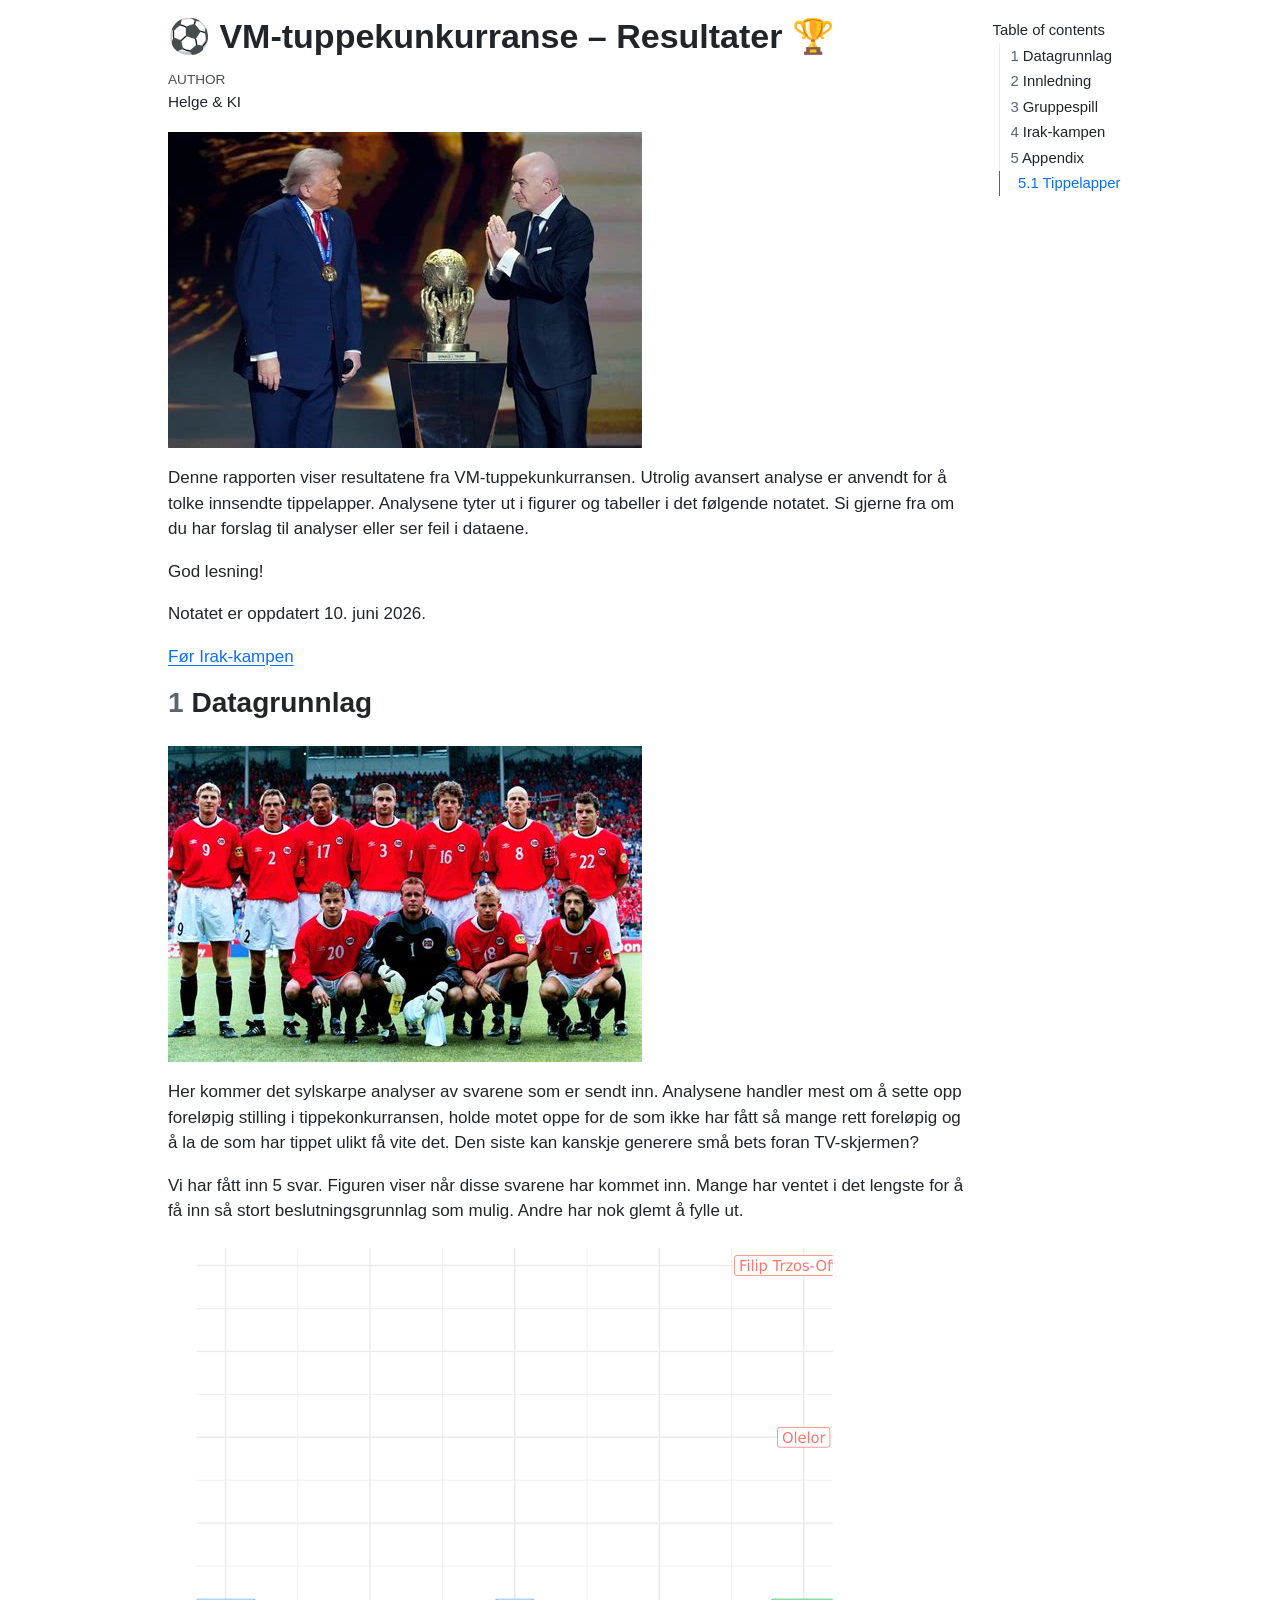
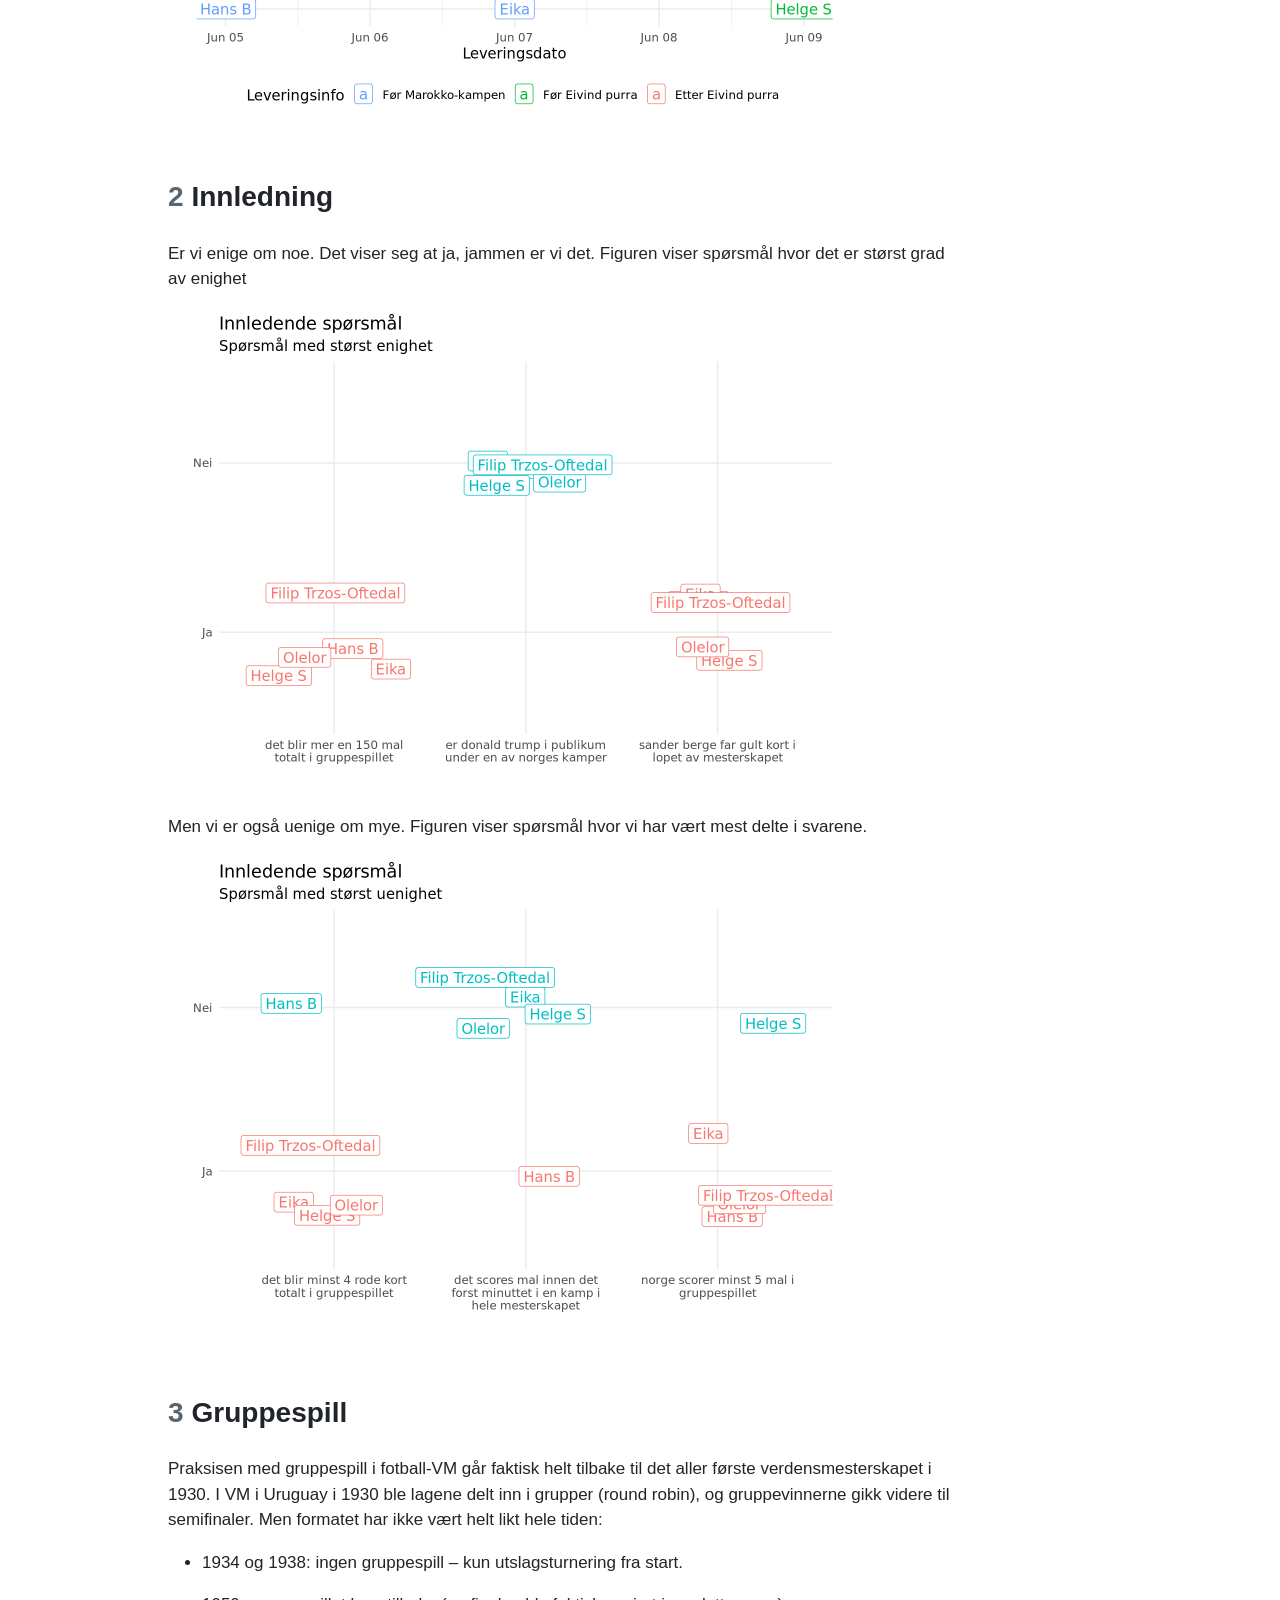
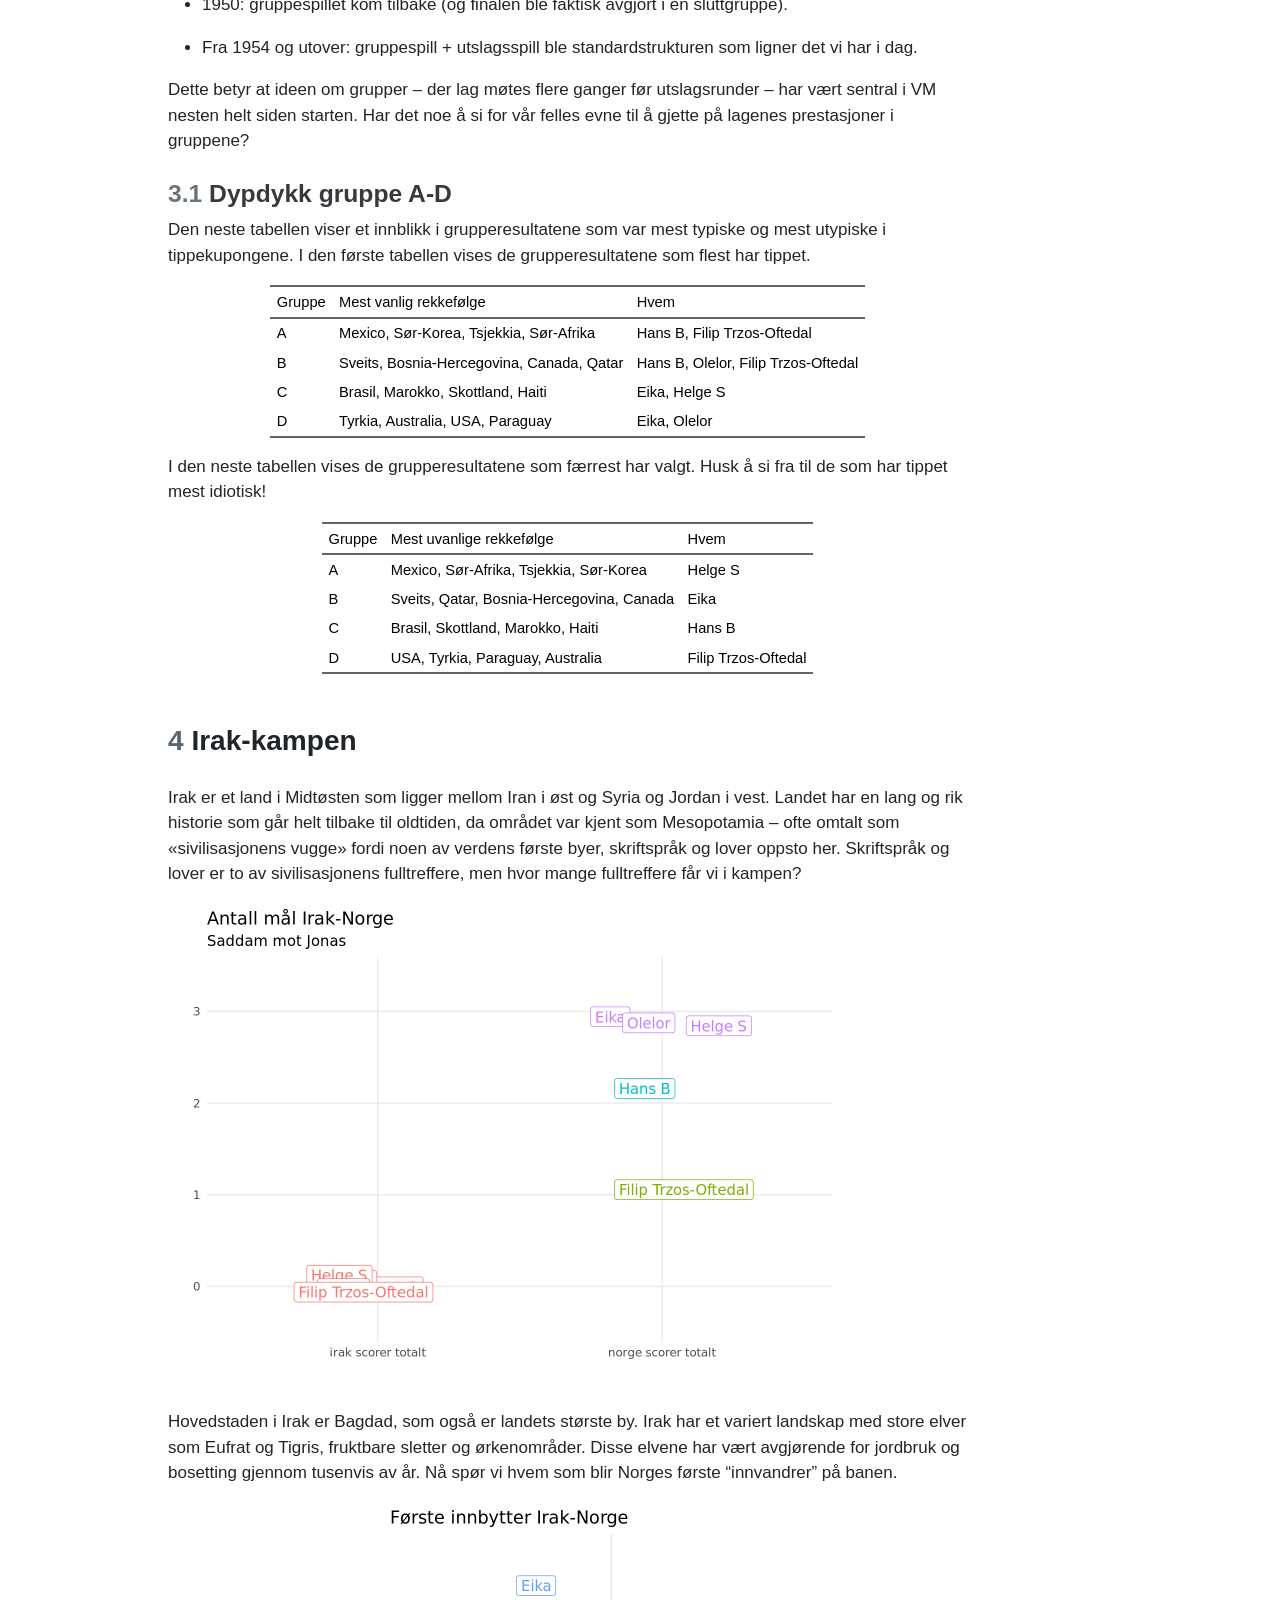
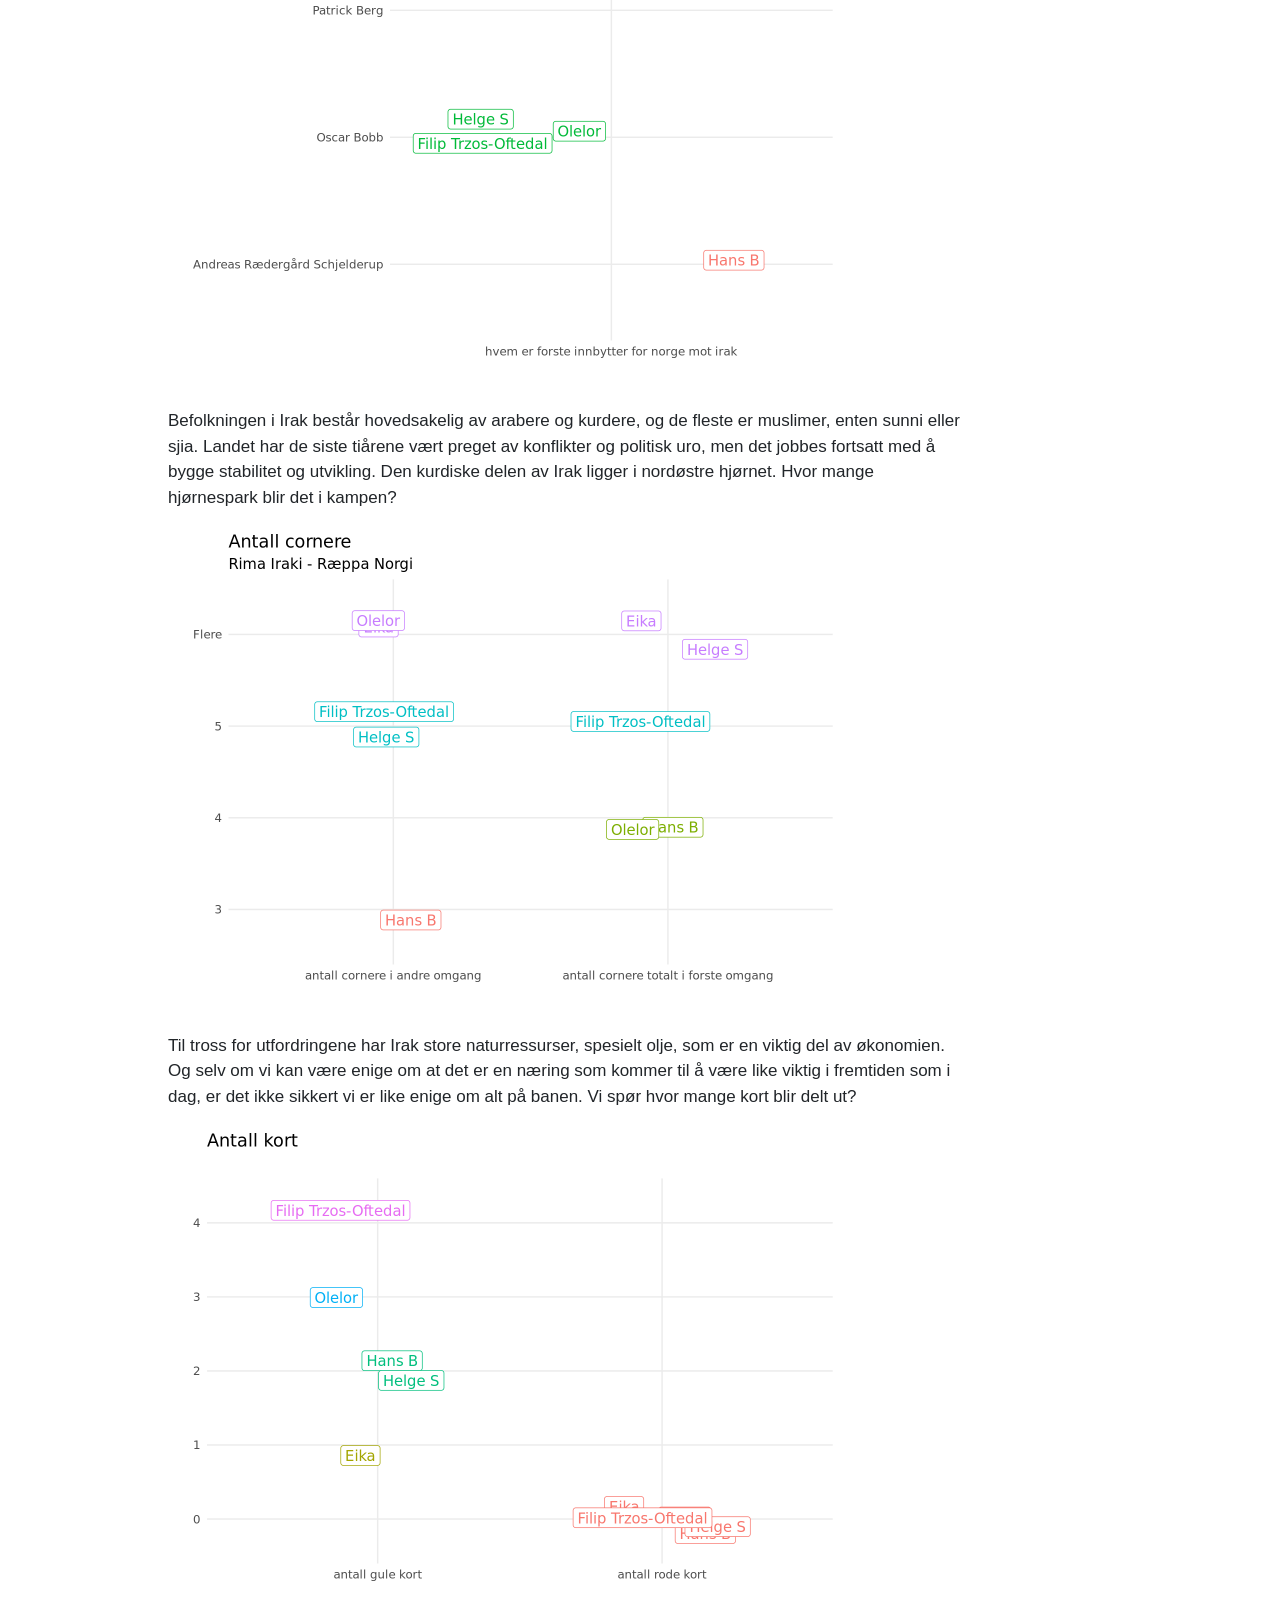
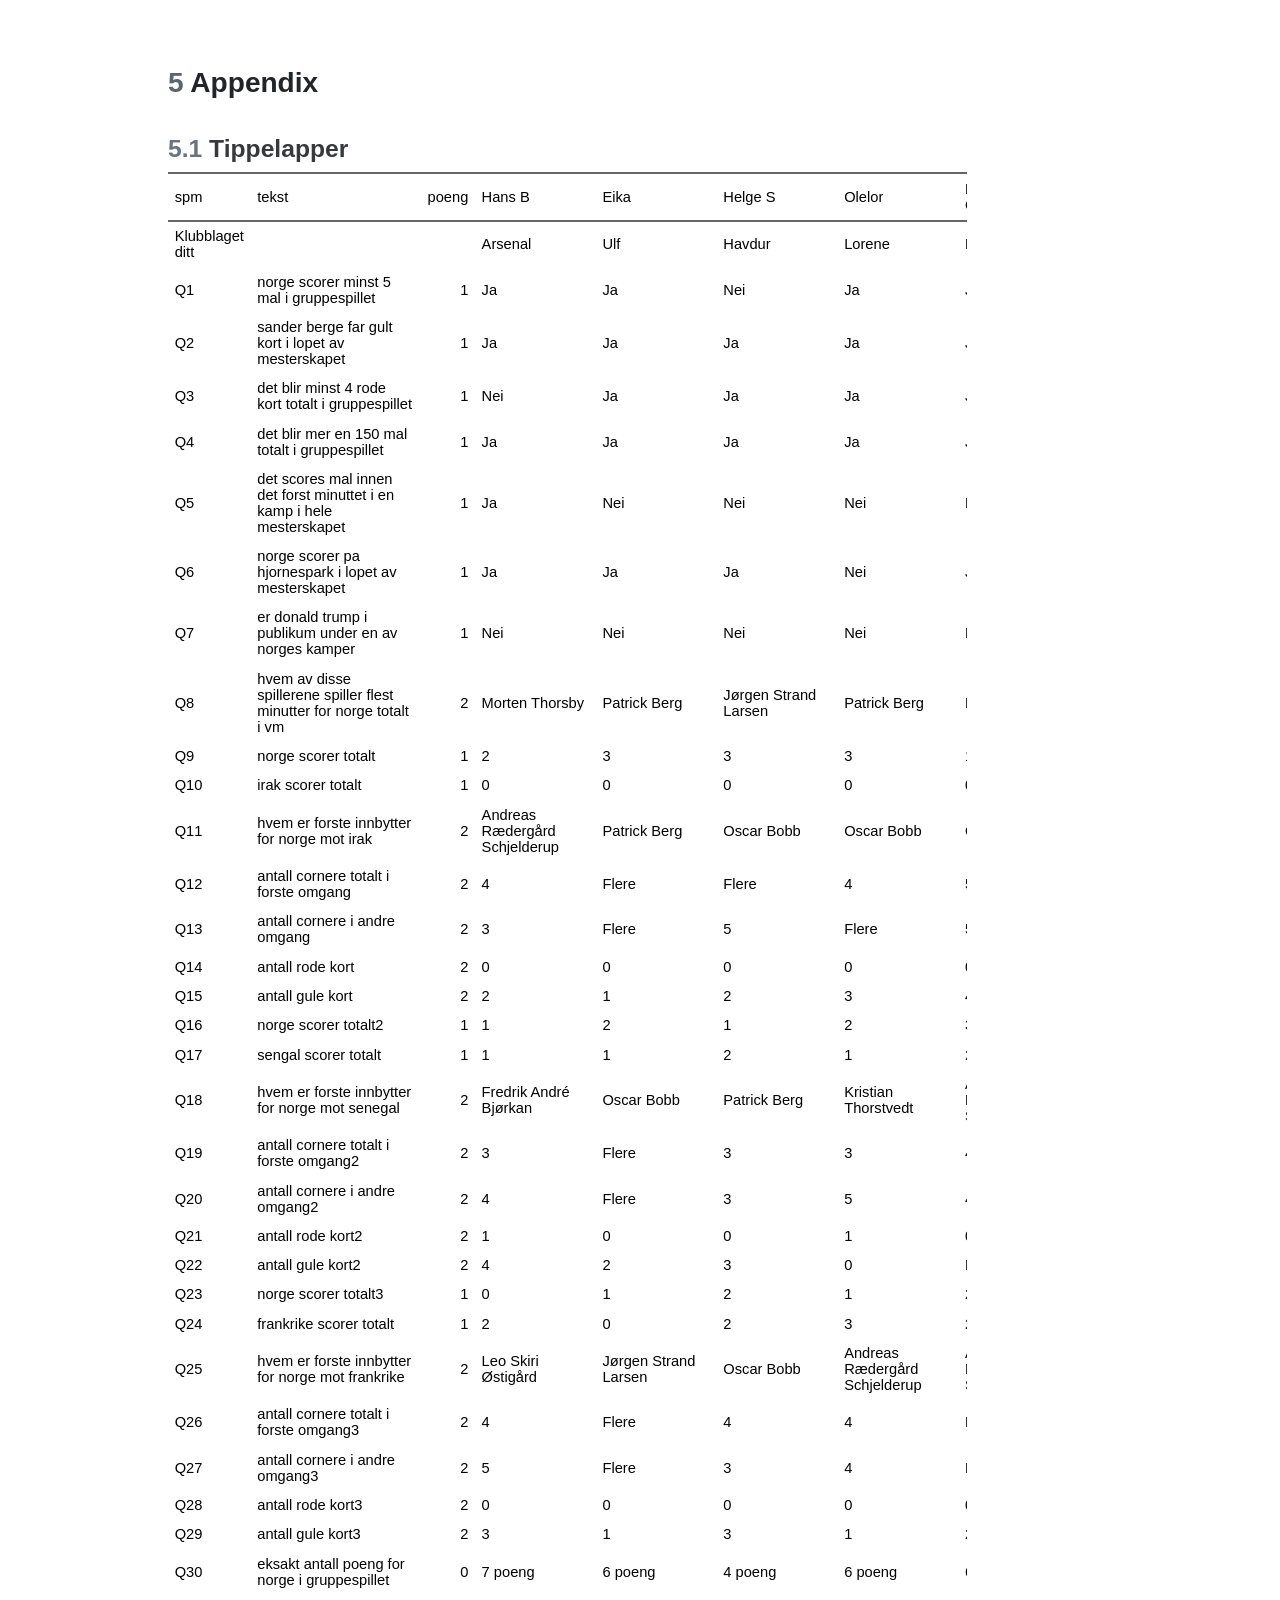
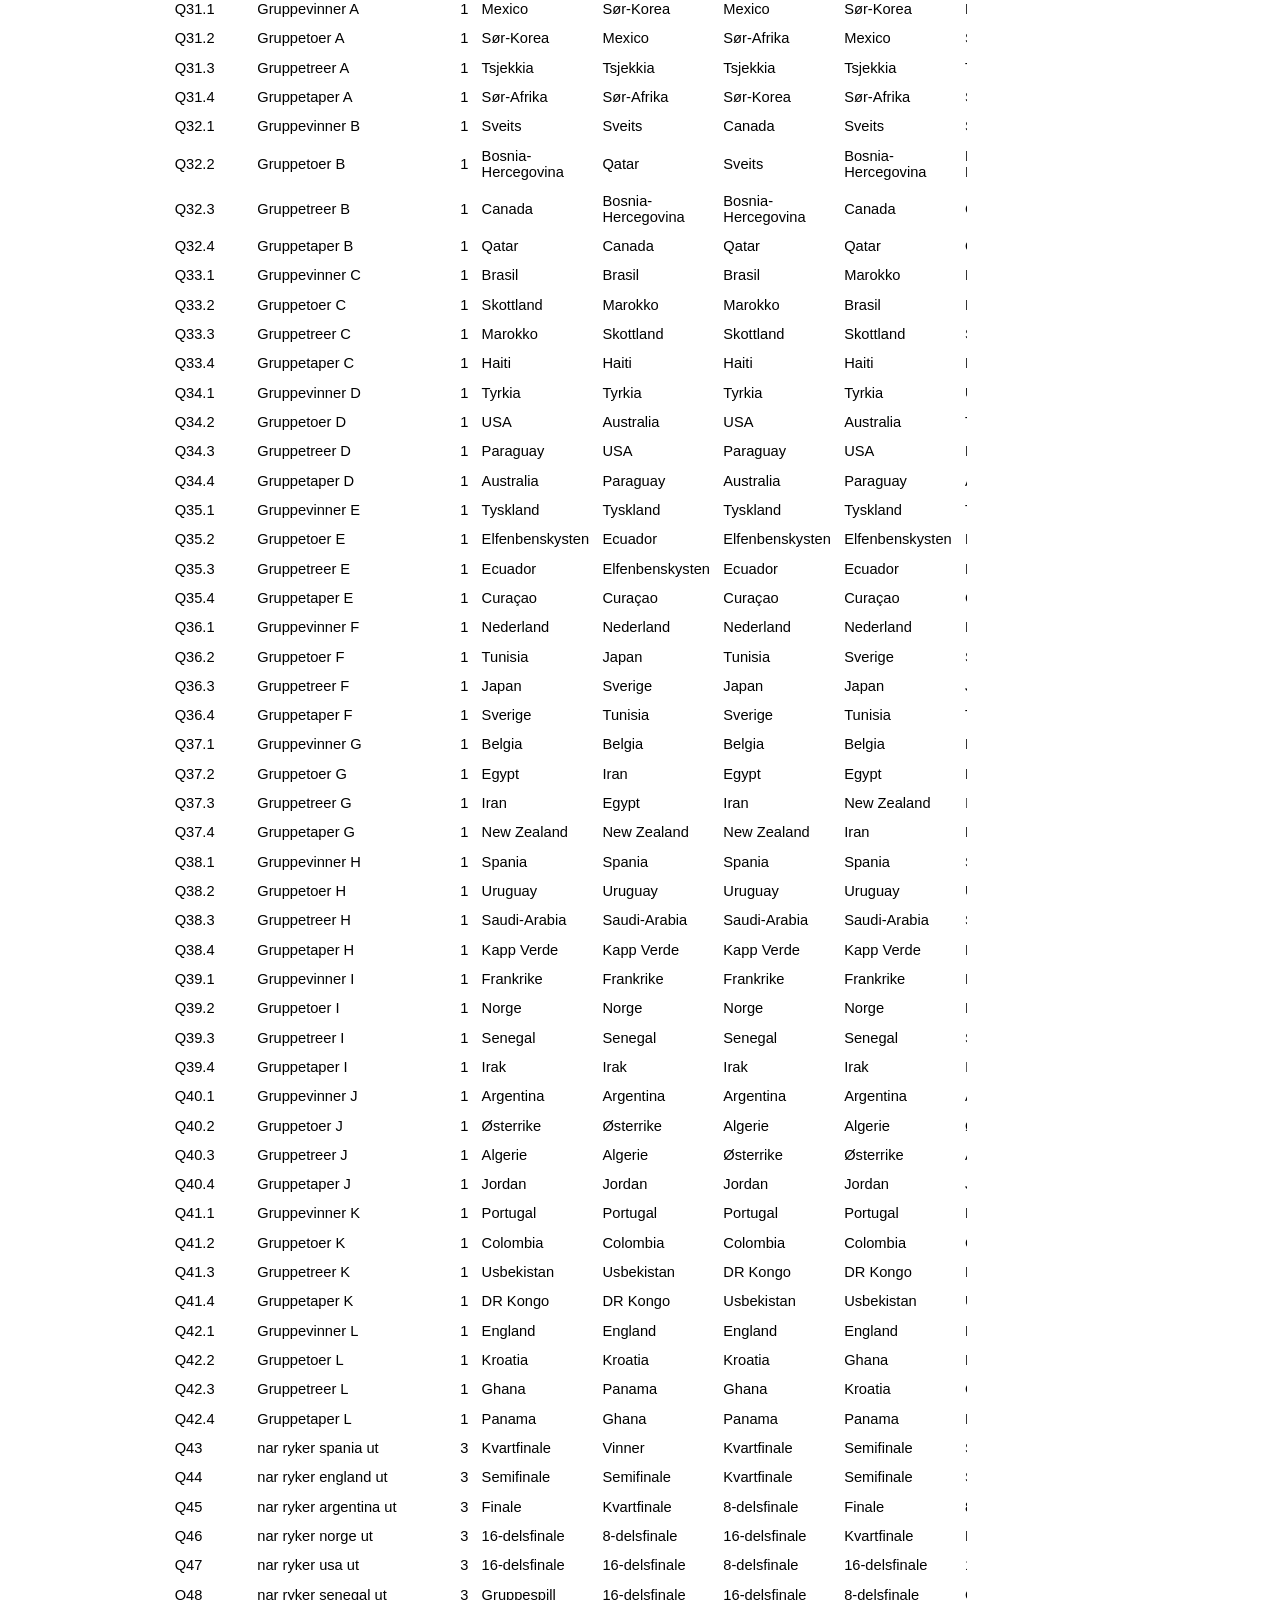
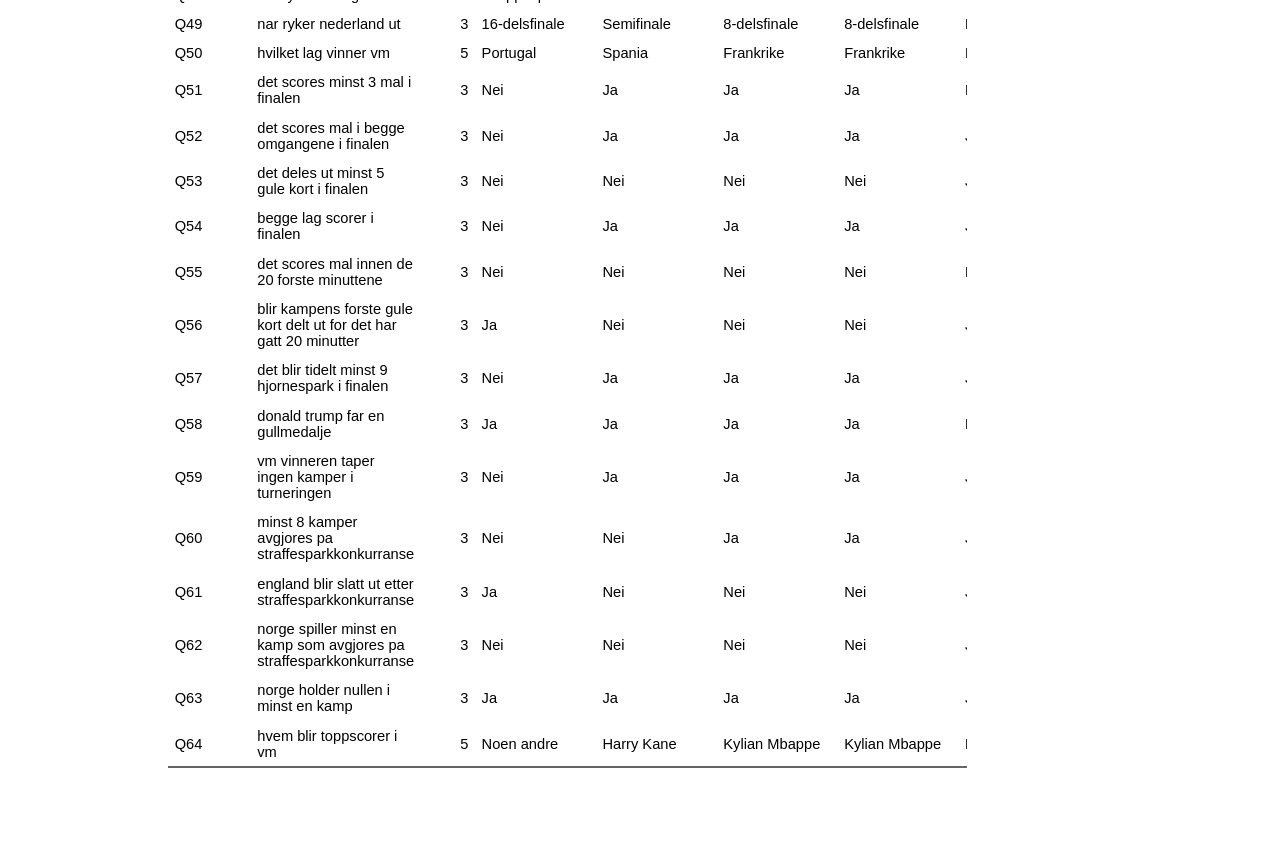
==== docs/irakkampen.html @ 629f7165 "Inkluder linker til tidligere rapporter og tippelapper" ====
<!DOCTYPE html>
<html xmlns="http://www.w3.org/1999/xhtml" lang="en" xml:lang="en"><head>

<meta charset="utf-8">
<meta name="generator" content="quarto-1.6.39">

<meta name="viewport" content="width=device-width, initial-scale=1.0, user-scalable=yes">

<meta name="author" content="Helge &amp; KI">

<title>⚽ VM-tuppekunkurranse – Resultater 🏆</title>
<style>
code{white-space: pre-wrap;}
span.smallcaps{font-variant: small-caps;}
div.columns{display: flex; gap: min(4vw, 1.5em);}
div.column{flex: auto; overflow-x: auto;}
div.hanging-indent{margin-left: 1.5em; text-indent: -1.5em;}
ul.task-list{list-style: none;}
ul.task-list li input[type="checkbox"] {
  width: 0.8em;
  margin: 0 0.8em 0.2em -1em; /* quarto-specific, see https://github.com/quarto-dev/quarto-cli/issues/4556 */ 
  vertical-align: middle;
}
</style>


<script src="index_files/libs/clipboard/clipboard.min.js"></script>
<script src="index_files/libs/quarto-html/quarto.js"></script>
<script src="index_files/libs/quarto-html/popper.min.js"></script>
<script src="index_files/libs/quarto-html/tippy.umd.min.js"></script>
<script src="index_files/libs/quarto-html/anchor.min.js"></script>
<link href="index_files/libs/quarto-html/tippy.css" rel="stylesheet">
<link href="index_files/libs/quarto-html/quarto-syntax-highlighting-e26003cea8cd680ca0c55a263523d882.css" rel="stylesheet" id="quarto-text-highlighting-styles">
<script src="index_files/libs/bootstrap/bootstrap.min.js"></script>
<link href="index_files/libs/bootstrap/bootstrap-icons.css" rel="stylesheet">
<link href="index_files/libs/bootstrap/bootstrap-a5f430eb1491666a2d190772edfe26e8.min.css" rel="stylesheet" append-hash="true" id="quarto-bootstrap" data-mode="light">
<link href="index_files/libs/tabwid-1.1.3/tabwid.css" rel="stylesheet">
<script src="index_files/libs/tabwid-1.1.3/tabwid.js"></script>


</head>

<body>

<div id="quarto-content" class="page-columns page-rows-contents page-layout-article">
<div id="quarto-margin-sidebar" class="sidebar margin-sidebar">
  <nav id="TOC" role="doc-toc" class="toc-active">
    <h2 id="toc-title">Table of contents</h2>
   
  <ul>
  <li><a href="#datagrunnlag" id="toc-datagrunnlag" class="nav-link active" data-scroll-target="#datagrunnlag"><span class="header-section-number">1</span> Datagrunnlag</a></li>
  <li><a href="#innledning" id="toc-innledning" class="nav-link" data-scroll-target="#innledning"><span class="header-section-number">2</span> Innledning</a></li>
  <li><a href="#gruppespill" id="toc-gruppespill" class="nav-link" data-scroll-target="#gruppespill"><span class="header-section-number">3</span> Gruppespill</a>
  <ul class="collapse">
  <li><a href="#dypdykk-gruppe-a-d" id="toc-dypdykk-gruppe-a-d" class="nav-link" data-scroll-target="#dypdykk-gruppe-a-d"><span class="header-section-number">3.1</span> Dypdykk gruppe A-D</a></li>
  </ul></li>
  <li><a href="#irak-kampen" id="toc-irak-kampen" class="nav-link" data-scroll-target="#irak-kampen"><span class="header-section-number">4</span> Irak-kampen</a></li>
  <li><a href="#appendix" id="toc-appendix" class="nav-link" data-scroll-target="#appendix"><span class="header-section-number">5</span> Appendix</a>
  <ul class="collapse">
  <li><a href="#tippelapper" id="toc-tippelapper" class="nav-link" data-scroll-target="#tippelapper"><span class="header-section-number">5.1</span> Tippelapper</a></li>
  </ul></li>
  </ul>
</nav>
</div>
<main class="content" id="quarto-document-content">

<header id="title-block-header" class="quarto-title-block default">
<div class="quarto-title">
<h1 class="title">⚽ VM-tuppekunkurranse – Resultater 🏆</h1>
</div>



<div class="quarto-title-meta">

    <div>
    <div class="quarto-title-meta-heading">Author</div>
    <div class="quarto-title-meta-contents">
             <p>Helge &amp; KI </p>
          </div>
  </div>
    
  
    
  </div>
  


</header>


<p><img src="bilder/fifa.jpg" class="img-fluid"></p>
<p>Denne rapporten viser resultatene fra VM-tuppekunkurransen. Utrolig avansert analyse er anvendt for å tolke innsendte tippelapper. Analysene tyter ut i figurer og tabeller i det følgende notatet. Si gjerne fra om du har forslag til analyser eller ser feil i dataene.</p>
<p>God lesning!</p>
<p>Notatet er oppdatert 10. juni 2026.</p>
<p><a href="xxx.github.io/irakkampen.html">Før Irak-kampen</a></p>
<section id="datagrunnlag" class="level2" data-number="1">
<h2 data-number="1" class="anchored" data-anchor-id="datagrunnlag"><span class="header-section-number">1</span> Datagrunnlag</h2>
<p><img src="bilder/lagbilde.jpg" class="img-fluid"></p>
<p>Her kommer det sylskarpe analyser av svarene som er sendt inn. Analysene handler mest om å sette opp foreløpig stilling i tippekonkurransen, holde motet oppe for de som ikke har fått så mange rett foreløpig og å la de som har tippet ulikt få vite det. Den siste kan kanskje generere små bets foran TV-skjermen?</p>
<p>Vi har fått inn 5 svar. Figuren viser når disse svarene har kommet inn. Mange har ventet i det lengste for å få inn så stort beslutningsgrunnlag som mulig. Andre har nok glemt å fylle ut.</p>
<div class="cell">
<div class="cell-output-display">
<div>
<figure class="figure">
<p><img src="index_files/figure-html/leveringsdato-1.png" class="img-fluid figure-img" width="672"></p>
</figure>
</div>
</div>
</div>
<!-- 
Utfylling i tradisjonell arbeidstid er også vanlig 
På kveldstid, huskeregel: når munnteipen er på, skal vi unngå lyskilder som er blå. 
-->
</section>
<section id="innledning" class="level2" data-number="2">
<h2 data-number="2" class="anchored" data-anchor-id="innledning"><span class="header-section-number">2</span> Innledning</h2>
<p>Er vi enige om noe. Det viser seg at ja, jammen er vi det. Figuren viser spørsmål hvor det er størst grad av enighet</p>
<div class="cell">
<div class="cell-output-display">
<div>
<figure class="figure">
<p><img src="index_files/figure-html/innledning_enighet-1.png" class="img-fluid figure-img" width="672"></p>
</figure>
</div>
</div>
</div>
<p>Men vi er også uenige om mye. Figuren viser spørsmål hvor vi har vært mest delte i svarene.</p>
<div class="cell">
<div class="cell-output-display">
<div>
<figure class="figure">
<p><img src="index_files/figure-html/innledning_uenighet-1.png" class="img-fluid figure-img" width="672"></p>
</figure>
</div>
</div>
</div>
</section>
<section id="gruppespill" class="level2" data-number="3">
<h2 data-number="3" class="anchored" data-anchor-id="gruppespill"><span class="header-section-number">3</span> Gruppespill</h2>
<p>Praksisen med gruppespill i fotball-VM går faktisk helt tilbake til det aller første verdensmesterskapet i 1930. I VM i Uruguay i 1930 ble lagene delt inn i grupper (round robin), og gruppevinnerne gikk videre til semifinaler. Men formatet har ikke vært helt likt hele tiden:</p>
<ul>
<li><p>1934 og 1938: ingen gruppespill – kun utslagsturnering fra start.</p></li>
<li><p>1950: gruppespillet kom tilbake (og finalen ble faktisk avgjort i en sluttgruppe).</p></li>
<li><p>Fra 1954 og utover: gruppespill + utslagsspill ble standardstrukturen som ligner det vi har i dag.</p></li>
</ul>
<p>Dette betyr at ideen om grupper – der lag møtes flere ganger før utslagsrunder – har vært sentral i VM nesten helt siden starten. Har det noe å si for vår felles evne til å gjette på lagenes prestasjoner i gruppene?</p>
<section id="dypdykk-gruppe-a-d" class="level3" data-number="3.1">
<h3 data-number="3.1" class="anchored" data-anchor-id="dypdykk-gruppe-a-d"><span class="header-section-number">3.1</span> Dypdykk gruppe A-D</h3>
<p>Den neste tabellen viser et innblikk i grupperesultatene som var mest typiske og mest utypiske i tippekupongene. I den første tabellen vises de grupperesultatene som flest har tippet.</p>
<div class="cell">
<div class="cell-output-display">
<div class="tabwid"><style>.cl-ea96462c{table-layout:auto;}.cl-ea889e8c{font-family:'Arial';font-size:11pt;font-weight:normal;font-style:normal;text-decoration:none;color:rgba(0, 0, 0, 1.00);background-color:transparent;}.cl-ea8dc5ce{margin:0;text-align:left;border-bottom: 0 solid rgba(0, 0, 0, 1.00);border-top: 0 solid rgba(0, 0, 0, 1.00);border-left: 0 solid rgba(0, 0, 0, 1.00);border-right: 0 solid rgba(0, 0, 0, 1.00);padding-bottom:5pt;padding-top:5pt;padding-left:5pt;padding-right:5pt;line-height: 1;background-color:transparent;}.cl-ea8de964{background-color:transparent;vertical-align: middle;border-bottom: 1.5pt solid rgba(102, 102, 102, 1.00);border-top: 1.5pt solid rgba(102, 102, 102, 1.00);border-left: 0 solid rgba(0, 0, 0, 1.00);border-right: 0 solid rgba(0, 0, 0, 1.00);margin-bottom:0;margin-top:0;margin-left:0;margin-right:0;}.cl-ea8de965{background-color:transparent;vertical-align: middle;border-bottom: 0 solid rgba(0, 0, 0, 1.00);border-top: 0 solid rgba(0, 0, 0, 1.00);border-left: 0 solid rgba(0, 0, 0, 1.00);border-right: 0 solid rgba(0, 0, 0, 1.00);margin-bottom:0;margin-top:0;margin-left:0;margin-right:0;}.cl-ea8de96e{background-color:transparent;vertical-align: middle;border-bottom: 1.5pt solid rgba(102, 102, 102, 1.00);border-top: 0 solid rgba(0, 0, 0, 1.00);border-left: 0 solid rgba(0, 0, 0, 1.00);border-right: 0 solid rgba(0, 0, 0, 1.00);margin-bottom:0;margin-top:0;margin-left:0;margin-right:0;}</style><table data-quarto-disable-processing="true" class="cl-ea96462c"><thead><tr style="overflow-wrap:break-word;"><th class="cl-ea8de964"><p class="cl-ea8dc5ce"><span class="cl-ea889e8c">Gruppe</span></p></th><th class="cl-ea8de964"><p class="cl-ea8dc5ce"><span class="cl-ea889e8c">Mest vanlig rekkefølge</span></p></th><th class="cl-ea8de964"><p class="cl-ea8dc5ce"><span class="cl-ea889e8c">Hvem</span></p></th></tr></thead><tbody><tr style="overflow-wrap:break-word;"><td class="cl-ea8de965"><p class="cl-ea8dc5ce"><span class="cl-ea889e8c">A</span></p></td><td class="cl-ea8de965"><p class="cl-ea8dc5ce"><span class="cl-ea889e8c">Mexico, Sør-Korea, Tsjekkia, Sør-Afrika</span></p></td><td class="cl-ea8de965"><p class="cl-ea8dc5ce"><span class="cl-ea889e8c">Hans B, Filip Trzos-Oftedal</span></p></td></tr><tr style="overflow-wrap:break-word;"><td class="cl-ea8de965"><p class="cl-ea8dc5ce"><span class="cl-ea889e8c">B</span></p></td><td class="cl-ea8de965"><p class="cl-ea8dc5ce"><span class="cl-ea889e8c">Sveits, Bosnia-Hercegovina, Canada, Qatar</span></p></td><td class="cl-ea8de965"><p class="cl-ea8dc5ce"><span class="cl-ea889e8c">Hans B, Olelor, Filip Trzos-Oftedal</span></p></td></tr><tr style="overflow-wrap:break-word;"><td class="cl-ea8de965"><p class="cl-ea8dc5ce"><span class="cl-ea889e8c">C</span></p></td><td class="cl-ea8de965"><p class="cl-ea8dc5ce"><span class="cl-ea889e8c">Brasil, Marokko, Skottland, Haiti</span></p></td><td class="cl-ea8de965"><p class="cl-ea8dc5ce"><span class="cl-ea889e8c">Eika, Helge S</span></p></td></tr><tr style="overflow-wrap:break-word;"><td class="cl-ea8de96e"><p class="cl-ea8dc5ce"><span class="cl-ea889e8c">D</span></p></td><td class="cl-ea8de96e"><p class="cl-ea8dc5ce"><span class="cl-ea889e8c">Tyrkia, Australia, USA, Paraguay</span></p></td><td class="cl-ea8de96e"><p class="cl-ea8dc5ce"><span class="cl-ea889e8c">Eika, Olelor</span></p></td></tr></tbody></table></div>
</div>
</div>
<p>I den neste tabellen vises de grupperesultatene som færrest har valgt. Husk å si fra til de som har tippet mest idiotisk!</p>
<div class="cell">
<div class="cell-output-display">
<div class="tabwid"><style>.cl-eab2b780{table-layout:auto;}.cl-eaab8b72{font-family:'Arial';font-size:11pt;font-weight:normal;font-style:normal;text-decoration:none;color:rgba(0, 0, 0, 1.00);background-color:transparent;}.cl-eaaecb98{margin:0;text-align:left;border-bottom: 0 solid rgba(0, 0, 0, 1.00);border-top: 0 solid rgba(0, 0, 0, 1.00);border-left: 0 solid rgba(0, 0, 0, 1.00);border-right: 0 solid rgba(0, 0, 0, 1.00);padding-bottom:5pt;padding-top:5pt;padding-left:5pt;padding-right:5pt;line-height: 1;background-color:transparent;}.cl-eaaeec9a{background-color:transparent;vertical-align: middle;border-bottom: 1.5pt solid rgba(102, 102, 102, 1.00);border-top: 1.5pt solid rgba(102, 102, 102, 1.00);border-left: 0 solid rgba(0, 0, 0, 1.00);border-right: 0 solid rgba(0, 0, 0, 1.00);margin-bottom:0;margin-top:0;margin-left:0;margin-right:0;}.cl-eaaeecae{background-color:transparent;vertical-align: middle;border-bottom: 0 solid rgba(0, 0, 0, 1.00);border-top: 0 solid rgba(0, 0, 0, 1.00);border-left: 0 solid rgba(0, 0, 0, 1.00);border-right: 0 solid rgba(0, 0, 0, 1.00);margin-bottom:0;margin-top:0;margin-left:0;margin-right:0;}.cl-eaaeecaf{background-color:transparent;vertical-align: middle;border-bottom: 1.5pt solid rgba(102, 102, 102, 1.00);border-top: 0 solid rgba(0, 0, 0, 1.00);border-left: 0 solid rgba(0, 0, 0, 1.00);border-right: 0 solid rgba(0, 0, 0, 1.00);margin-bottom:0;margin-top:0;margin-left:0;margin-right:0;}</style><table data-quarto-disable-processing="true" class="cl-eab2b780"><thead><tr style="overflow-wrap:break-word;"><th class="cl-eaaeec9a"><p class="cl-eaaecb98"><span class="cl-eaab8b72">Gruppe</span></p></th><th class="cl-eaaeec9a"><p class="cl-eaaecb98"><span class="cl-eaab8b72">Mest uvanlige rekkefølge</span></p></th><th class="cl-eaaeec9a"><p class="cl-eaaecb98"><span class="cl-eaab8b72">Hvem</span></p></th></tr></thead><tbody><tr style="overflow-wrap:break-word;"><td class="cl-eaaeecae"><p class="cl-eaaecb98"><span class="cl-eaab8b72">A</span></p></td><td class="cl-eaaeecae"><p class="cl-eaaecb98"><span class="cl-eaab8b72">Mexico, Sør-Afrika, Tsjekkia, Sør-Korea</span></p></td><td class="cl-eaaeecae"><p class="cl-eaaecb98"><span class="cl-eaab8b72">Helge S</span></p></td></tr><tr style="overflow-wrap:break-word;"><td class="cl-eaaeecae"><p class="cl-eaaecb98"><span class="cl-eaab8b72">B</span></p></td><td class="cl-eaaeecae"><p class="cl-eaaecb98"><span class="cl-eaab8b72">Sveits, Qatar, Bosnia-Hercegovina, Canada</span></p></td><td class="cl-eaaeecae"><p class="cl-eaaecb98"><span class="cl-eaab8b72">Eika</span></p></td></tr><tr style="overflow-wrap:break-word;"><td class="cl-eaaeecae"><p class="cl-eaaecb98"><span class="cl-eaab8b72">C</span></p></td><td class="cl-eaaeecae"><p class="cl-eaaecb98"><span class="cl-eaab8b72">Brasil, Skottland, Marokko, Haiti</span></p></td><td class="cl-eaaeecae"><p class="cl-eaaecb98"><span class="cl-eaab8b72">Hans B</span></p></td></tr><tr style="overflow-wrap:break-word;"><td class="cl-eaaeecaf"><p class="cl-eaaecb98"><span class="cl-eaab8b72">D</span></p></td><td class="cl-eaaeecaf"><p class="cl-eaaecb98"><span class="cl-eaab8b72">USA, Tyrkia, Paraguay, Australia</span></p></td><td class="cl-eaaeecaf"><p class="cl-eaaecb98"><span class="cl-eaab8b72">Filip Trzos-Oftedal</span></p></td></tr></tbody></table></div>
</div>
</div>
</section>
</section>
<section id="irak-kampen" class="level2" data-number="4">
<h2 data-number="4" class="anchored" data-anchor-id="irak-kampen"><span class="header-section-number">4</span> Irak-kampen</h2>
<p>Irak er et land i Midtøsten som ligger mellom Iran i øst og Syria og Jordan i vest. Landet har en lang og rik historie som går helt tilbake til oldtiden, da området var kjent som Mesopotamia – ofte omtalt som «sivilisasjonens vugge» fordi noen av verdens første byer, skriftspråk og lover oppsto her. Skriftspråk og lover er to av sivilisasjonens fulltreffere, men hvor mange fulltreffere får vi i kampen?</p>
<div class="cell">
<div class="cell-output-display">
<div>
<figure class="figure">
<p><img src="index_files/figure-html/irak_maal-1.png" class="img-fluid figure-img" width="672"></p>
</figure>
</div>
</div>
</div>
<p>Hovedstaden i Irak er Bagdad, som også er landets største by. Irak har et variert landskap med store elver som Eufrat og Tigris, fruktbare sletter og ørkenområder. Disse elvene har vært avgjørende for jordbruk og bosetting gjennom tusenvis av år. Nå spør vi hvem som blir Norges første “innvandrer” på banen.</p>
<div class="cell">
<div class="cell-output-display">
<div>
<figure class="figure">
<p><img src="index_files/figure-html/irak_innbytter-1.png" class="img-fluid figure-img" width="672"></p>
</figure>
</div>
</div>
</div>
<p>Befolkningen i Irak består hovedsakelig av arabere og kurdere, og de fleste er muslimer, enten sunni eller sjia. Landet har de siste tiårene vært preget av konflikter og politisk uro, men det jobbes fortsatt med å bygge stabilitet og utvikling. Den kurdiske delen av Irak ligger i nordøstre hjørnet. Hvor mange hjørnespark blir det i kampen?</p>
<div class="cell">
<div class="cell-output-display">
<div>
<figure class="figure">
<p><img src="index_files/figure-html/irak_cornere-1.png" class="img-fluid figure-img" width="672"></p>
</figure>
</div>
</div>
</div>
<p>Til tross for utfordringene har Irak store naturressurser, spesielt olje, som er en viktig del av økonomien. Og selv om vi kan være enige om at det er en næring som kommer til å være like viktig i fremtiden som i dag, er det ikke sikkert vi er like enige om alt på banen. Vi spør hvor mange kort blir delt ut?</p>
<div class="cell">
<div class="cell-output-display">
<div>
<figure class="figure">
<p><img src="index_files/figure-html/irak_kort-1.png" class="img-fluid figure-img" width="672"></p>
</figure>
</div>
</div>
</div>
<!-- Håper du har lært noe spennende om Norges motstander. Nå skal vi lære litt om  -->
<!-- hverandres motstand. Her er poenglistene: -->
<!-- ### Topp -->
<!-- Her komme det tabell med de så har mest poeng -->
<!-- ![](bilder/ebh.jpg) -->
<!-- Edderkoppplott?? -->
<!-- ### Bunn -->
<!-- og minst poeng -->
<!-- ![](bilder/ebh_oppgitt.jpg) -->
<!-- ## Poeng som gjenstår å spela om -->
<!-- Her komme info om kor mange poeng folk har igjen å  få utdelt på spørsmålene som  -->
<!-- ennå ikkje e delt ud. -->
</section>
<section id="appendix" class="level2" data-number="5">
<h2 data-number="5" class="anchored" data-anchor-id="appendix"><span class="header-section-number">5</span> Appendix</h2>
<section id="tippelapper" class="level3" data-number="5.1">
<h3 data-number="5.1" class="anchored" data-anchor-id="tippelapper"><span class="header-section-number">5.1</span> Tippelapper</h3>
<div class="cell">
<div class="cell-output-display">
<div class="tabwid"><style>.cl-ebf5c59c{table-layout:auto;}.cl-ebe62506{font-family:'Arial';font-size:11pt;font-weight:normal;font-style:normal;text-decoration:none;color:rgba(0, 0, 0, 1.00);background-color:transparent;}.cl-ebeaff4a{margin:0;text-align:left;border-bottom: 0 solid rgba(0, 0, 0, 1.00);border-top: 0 solid rgba(0, 0, 0, 1.00);border-left: 0 solid rgba(0, 0, 0, 1.00);border-right: 0 solid rgba(0, 0, 0, 1.00);padding-bottom:5pt;padding-top:5pt;padding-left:5pt;padding-right:5pt;line-height: 1;background-color:transparent;}.cl-ebeaff5e{margin:0;text-align:right;border-bottom: 0 solid rgba(0, 0, 0, 1.00);border-top: 0 solid rgba(0, 0, 0, 1.00);border-left: 0 solid rgba(0, 0, 0, 1.00);border-right: 0 solid rgba(0, 0, 0, 1.00);padding-bottom:5pt;padding-top:5pt;padding-left:5pt;padding-right:5pt;line-height: 1;background-color:transparent;}.cl-ebeb2998{background-color:transparent;vertical-align: middle;border-bottom: 1.5pt solid rgba(102, 102, 102, 1.00);border-top: 1.5pt solid rgba(102, 102, 102, 1.00);border-left: 0 solid rgba(0, 0, 0, 1.00);border-right: 0 solid rgba(0, 0, 0, 1.00);margin-bottom:0;margin-top:0;margin-left:0;margin-right:0;}.cl-ebeb29a2{background-color:transparent;vertical-align: middle;border-bottom: 1.5pt solid rgba(102, 102, 102, 1.00);border-top: 1.5pt solid rgba(102, 102, 102, 1.00);border-left: 0 solid rgba(0, 0, 0, 1.00);border-right: 0 solid rgba(0, 0, 0, 1.00);margin-bottom:0;margin-top:0;margin-left:0;margin-right:0;}.cl-ebeb29a3{background-color:transparent;vertical-align: middle;border-bottom: 0 solid rgba(0, 0, 0, 1.00);border-top: 0 solid rgba(0, 0, 0, 1.00);border-left: 0 solid rgba(0, 0, 0, 1.00);border-right: 0 solid rgba(0, 0, 0, 1.00);margin-bottom:0;margin-top:0;margin-left:0;margin-right:0;}.cl-ebeb29ac{background-color:transparent;vertical-align: middle;border-bottom: 0 solid rgba(0, 0, 0, 1.00);border-top: 0 solid rgba(0, 0, 0, 1.00);border-left: 0 solid rgba(0, 0, 0, 1.00);border-right: 0 solid rgba(0, 0, 0, 1.00);margin-bottom:0;margin-top:0;margin-left:0;margin-right:0;}.cl-ebeb29b6{background-color:transparent;vertical-align: middle;border-bottom: 1.5pt solid rgba(102, 102, 102, 1.00);border-top: 0 solid rgba(0, 0, 0, 1.00);border-left: 0 solid rgba(0, 0, 0, 1.00);border-right: 0 solid rgba(0, 0, 0, 1.00);margin-bottom:0;margin-top:0;margin-left:0;margin-right:0;}.cl-ebeb29c0{background-color:transparent;vertical-align: middle;border-bottom: 1.5pt solid rgba(102, 102, 102, 1.00);border-top: 0 solid rgba(0, 0, 0, 1.00);border-left: 0 solid rgba(0, 0, 0, 1.00);border-right: 0 solid rgba(0, 0, 0, 1.00);margin-bottom:0;margin-top:0;margin-left:0;margin-right:0;}</style><table data-quarto-disable-processing="true" class="cl-ebf5c59c"><thead><tr style="overflow-wrap:break-word;"><th class="cl-ebeb2998"><p class="cl-ebeaff4a"><span class="cl-ebe62506">spm</span></p></th><th class="cl-ebeb2998"><p class="cl-ebeaff4a"><span class="cl-ebe62506">tekst</span></p></th><th class="cl-ebeb29a2"><p class="cl-ebeaff5e"><span class="cl-ebe62506">poeng</span></p></th><th class="cl-ebeb2998"><p class="cl-ebeaff4a"><span class="cl-ebe62506">Hans B</span></p></th><th class="cl-ebeb2998"><p class="cl-ebeaff4a"><span class="cl-ebe62506">Eika</span></p></th><th class="cl-ebeb2998"><p class="cl-ebeaff4a"><span class="cl-ebe62506">Helge S</span></p></th><th class="cl-ebeb2998"><p class="cl-ebeaff4a"><span class="cl-ebe62506">Olelor</span></p></th><th class="cl-ebeb2998"><p class="cl-ebeaff4a"><span class="cl-ebe62506">Filip Trzos-Oftedal</span></p></th></tr></thead><tbody><tr style="overflow-wrap:break-word;"><td class="cl-ebeb29a3"><p class="cl-ebeaff4a"><span class="cl-ebe62506">Klubblaget ditt</span></p></td><td class="cl-ebeb29a3"><p class="cl-ebeaff4a"><span class="cl-ebe62506"></span></p></td><td class="cl-ebeb29ac"><p class="cl-ebeaff5e"><span class="cl-ebe62506"></span></p></td><td class="cl-ebeb29a3"><p class="cl-ebeaff4a"><span class="cl-ebe62506">Arsenal</span></p></td><td class="cl-ebeb29a3"><p class="cl-ebeaff4a"><span class="cl-ebe62506">Ulf</span></p></td><td class="cl-ebeb29a3"><p class="cl-ebeaff4a"><span class="cl-ebe62506">Havdur</span></p></td><td class="cl-ebeb29a3"><p class="cl-ebeaff4a"><span class="cl-ebe62506">Lorene</span></p></td><td class="cl-ebeb29a3"><p class="cl-ebeaff4a"><span class="cl-ebe62506">Hinna FK</span></p></td></tr><tr style="overflow-wrap:break-word;"><td class="cl-ebeb29a3"><p class="cl-ebeaff4a"><span class="cl-ebe62506">Q1</span></p></td><td class="cl-ebeb29a3"><p class="cl-ebeaff4a"><span class="cl-ebe62506">norge scorer minst 5 mal i gruppespillet</span></p></td><td class="cl-ebeb29ac"><p class="cl-ebeaff5e"><span class="cl-ebe62506">1</span></p></td><td class="cl-ebeb29a3"><p class="cl-ebeaff4a"><span class="cl-ebe62506">Ja</span></p></td><td class="cl-ebeb29a3"><p class="cl-ebeaff4a"><span class="cl-ebe62506">Ja</span></p></td><td class="cl-ebeb29a3"><p class="cl-ebeaff4a"><span class="cl-ebe62506">Nei</span></p></td><td class="cl-ebeb29a3"><p class="cl-ebeaff4a"><span class="cl-ebe62506">Ja</span></p></td><td class="cl-ebeb29a3"><p class="cl-ebeaff4a"><span class="cl-ebe62506">Ja</span></p></td></tr><tr style="overflow-wrap:break-word;"><td class="cl-ebeb29a3"><p class="cl-ebeaff4a"><span class="cl-ebe62506">Q2</span></p></td><td class="cl-ebeb29a3"><p class="cl-ebeaff4a"><span class="cl-ebe62506">sander berge far gult kort i lopet av mesterskapet</span></p></td><td class="cl-ebeb29ac"><p class="cl-ebeaff5e"><span class="cl-ebe62506">1</span></p></td><td class="cl-ebeb29a3"><p class="cl-ebeaff4a"><span class="cl-ebe62506">Ja</span></p></td><td class="cl-ebeb29a3"><p class="cl-ebeaff4a"><span class="cl-ebe62506">Ja</span></p></td><td class="cl-ebeb29a3"><p class="cl-ebeaff4a"><span class="cl-ebe62506">Ja</span></p></td><td class="cl-ebeb29a3"><p class="cl-ebeaff4a"><span class="cl-ebe62506">Ja</span></p></td><td class="cl-ebeb29a3"><p class="cl-ebeaff4a"><span class="cl-ebe62506">Ja</span></p></td></tr><tr style="overflow-wrap:break-word;"><td class="cl-ebeb29a3"><p class="cl-ebeaff4a"><span class="cl-ebe62506">Q3</span></p></td><td class="cl-ebeb29a3"><p class="cl-ebeaff4a"><span class="cl-ebe62506">det blir minst 4 rode kort totalt i gruppespillet</span></p></td><td class="cl-ebeb29ac"><p class="cl-ebeaff5e"><span class="cl-ebe62506">1</span></p></td><td class="cl-ebeb29a3"><p class="cl-ebeaff4a"><span class="cl-ebe62506">Nei</span></p></td><td class="cl-ebeb29a3"><p class="cl-ebeaff4a"><span class="cl-ebe62506">Ja</span></p></td><td class="cl-ebeb29a3"><p class="cl-ebeaff4a"><span class="cl-ebe62506">Ja</span></p></td><td class="cl-ebeb29a3"><p class="cl-ebeaff4a"><span class="cl-ebe62506">Ja</span></p></td><td class="cl-ebeb29a3"><p class="cl-ebeaff4a"><span class="cl-ebe62506">Ja</span></p></td></tr><tr style="overflow-wrap:break-word;"><td class="cl-ebeb29a3"><p class="cl-ebeaff4a"><span class="cl-ebe62506">Q4</span></p></td><td class="cl-ebeb29a3"><p class="cl-ebeaff4a"><span class="cl-ebe62506">det blir mer en 150 mal totalt i gruppespillet</span></p></td><td class="cl-ebeb29ac"><p class="cl-ebeaff5e"><span class="cl-ebe62506">1</span></p></td><td class="cl-ebeb29a3"><p class="cl-ebeaff4a"><span class="cl-ebe62506">Ja</span></p></td><td class="cl-ebeb29a3"><p class="cl-ebeaff4a"><span class="cl-ebe62506">Ja</span></p></td><td class="cl-ebeb29a3"><p class="cl-ebeaff4a"><span class="cl-ebe62506">Ja</span></p></td><td class="cl-ebeb29a3"><p class="cl-ebeaff4a"><span class="cl-ebe62506">Ja</span></p></td><td class="cl-ebeb29a3"><p class="cl-ebeaff4a"><span class="cl-ebe62506">Ja</span></p></td></tr><tr style="overflow-wrap:break-word;"><td class="cl-ebeb29a3"><p class="cl-ebeaff4a"><span class="cl-ebe62506">Q5</span></p></td><td class="cl-ebeb29a3"><p class="cl-ebeaff4a"><span class="cl-ebe62506">det scores mal innen det forst minuttet i en kamp i hele mesterskapet</span></p></td><td class="cl-ebeb29ac"><p class="cl-ebeaff5e"><span class="cl-ebe62506">1</span></p></td><td class="cl-ebeb29a3"><p class="cl-ebeaff4a"><span class="cl-ebe62506">Ja</span></p></td><td class="cl-ebeb29a3"><p class="cl-ebeaff4a"><span class="cl-ebe62506">Nei</span></p></td><td class="cl-ebeb29a3"><p class="cl-ebeaff4a"><span class="cl-ebe62506">Nei</span></p></td><td class="cl-ebeb29a3"><p class="cl-ebeaff4a"><span class="cl-ebe62506">Nei</span></p></td><td class="cl-ebeb29a3"><p class="cl-ebeaff4a"><span class="cl-ebe62506">Nei</span></p></td></tr><tr style="overflow-wrap:break-word;"><td class="cl-ebeb29a3"><p class="cl-ebeaff4a"><span class="cl-ebe62506">Q6</span></p></td><td class="cl-ebeb29a3"><p class="cl-ebeaff4a"><span class="cl-ebe62506">norge scorer pa hjornespark i lopet av mesterskapet</span></p></td><td class="cl-ebeb29ac"><p class="cl-ebeaff5e"><span class="cl-ebe62506">1</span></p></td><td class="cl-ebeb29a3"><p class="cl-ebeaff4a"><span class="cl-ebe62506">Ja</span></p></td><td class="cl-ebeb29a3"><p class="cl-ebeaff4a"><span class="cl-ebe62506">Ja</span></p></td><td class="cl-ebeb29a3"><p class="cl-ebeaff4a"><span class="cl-ebe62506">Ja</span></p></td><td class="cl-ebeb29a3"><p class="cl-ebeaff4a"><span class="cl-ebe62506">Nei</span></p></td><td class="cl-ebeb29a3"><p class="cl-ebeaff4a"><span class="cl-ebe62506">Ja</span></p></td></tr><tr style="overflow-wrap:break-word;"><td class="cl-ebeb29a3"><p class="cl-ebeaff4a"><span class="cl-ebe62506">Q7</span></p></td><td class="cl-ebeb29a3"><p class="cl-ebeaff4a"><span class="cl-ebe62506">er donald trump i publikum under en av norges kamper</span></p></td><td class="cl-ebeb29ac"><p class="cl-ebeaff5e"><span class="cl-ebe62506">1</span></p></td><td class="cl-ebeb29a3"><p class="cl-ebeaff4a"><span class="cl-ebe62506">Nei</span></p></td><td class="cl-ebeb29a3"><p class="cl-ebeaff4a"><span class="cl-ebe62506">Nei</span></p></td><td class="cl-ebeb29a3"><p class="cl-ebeaff4a"><span class="cl-ebe62506">Nei</span></p></td><td class="cl-ebeb29a3"><p class="cl-ebeaff4a"><span class="cl-ebe62506">Nei</span></p></td><td class="cl-ebeb29a3"><p class="cl-ebeaff4a"><span class="cl-ebe62506">Nei</span></p></td></tr><tr style="overflow-wrap:break-word;"><td class="cl-ebeb29a3"><p class="cl-ebeaff4a"><span class="cl-ebe62506">Q8</span></p></td><td class="cl-ebeb29a3"><p class="cl-ebeaff4a"><span class="cl-ebe62506">hvem av disse spillerene spiller flest minutter for norge totalt i vm</span></p></td><td class="cl-ebeb29ac"><p class="cl-ebeaff5e"><span class="cl-ebe62506">2</span></p></td><td class="cl-ebeb29a3"><p class="cl-ebeaff4a"><span class="cl-ebe62506">Morten Thorsby</span></p></td><td class="cl-ebeb29a3"><p class="cl-ebeaff4a"><span class="cl-ebe62506">Patrick Berg</span></p></td><td class="cl-ebeb29a3"><p class="cl-ebeaff4a"><span class="cl-ebe62506">Jørgen Strand Larsen</span></p></td><td class="cl-ebeb29a3"><p class="cl-ebeaff4a"><span class="cl-ebe62506">Patrick Berg</span></p></td><td class="cl-ebeb29a3"><p class="cl-ebeaff4a"><span class="cl-ebe62506">Patrick Berg</span></p></td></tr><tr style="overflow-wrap:break-word;"><td class="cl-ebeb29a3"><p class="cl-ebeaff4a"><span class="cl-ebe62506">Q9</span></p></td><td class="cl-ebeb29a3"><p class="cl-ebeaff4a"><span class="cl-ebe62506">norge scorer totalt</span></p></td><td class="cl-ebeb29ac"><p class="cl-ebeaff5e"><span class="cl-ebe62506">1</span></p></td><td class="cl-ebeb29a3"><p class="cl-ebeaff4a"><span class="cl-ebe62506">2</span></p></td><td class="cl-ebeb29a3"><p class="cl-ebeaff4a"><span class="cl-ebe62506">3</span></p></td><td class="cl-ebeb29a3"><p class="cl-ebeaff4a"><span class="cl-ebe62506">3</span></p></td><td class="cl-ebeb29a3"><p class="cl-ebeaff4a"><span class="cl-ebe62506">3</span></p></td><td class="cl-ebeb29a3"><p class="cl-ebeaff4a"><span class="cl-ebe62506">1</span></p></td></tr><tr style="overflow-wrap:break-word;"><td class="cl-ebeb29a3"><p class="cl-ebeaff4a"><span class="cl-ebe62506">Q10</span></p></td><td class="cl-ebeb29a3"><p class="cl-ebeaff4a"><span class="cl-ebe62506">irak scorer totalt</span></p></td><td class="cl-ebeb29ac"><p class="cl-ebeaff5e"><span class="cl-ebe62506">1</span></p></td><td class="cl-ebeb29a3"><p class="cl-ebeaff4a"><span class="cl-ebe62506">0</span></p></td><td class="cl-ebeb29a3"><p class="cl-ebeaff4a"><span class="cl-ebe62506">0</span></p></td><td class="cl-ebeb29a3"><p class="cl-ebeaff4a"><span class="cl-ebe62506">0</span></p></td><td class="cl-ebeb29a3"><p class="cl-ebeaff4a"><span class="cl-ebe62506">0</span></p></td><td class="cl-ebeb29a3"><p class="cl-ebeaff4a"><span class="cl-ebe62506">0</span></p></td></tr><tr style="overflow-wrap:break-word;"><td class="cl-ebeb29a3"><p class="cl-ebeaff4a"><span class="cl-ebe62506">Q11</span></p></td><td class="cl-ebeb29a3"><p class="cl-ebeaff4a"><span class="cl-ebe62506">hvem er forste innbytter for norge mot irak</span></p></td><td class="cl-ebeb29ac"><p class="cl-ebeaff5e"><span class="cl-ebe62506">2</span></p></td><td class="cl-ebeb29a3"><p class="cl-ebeaff4a"><span class="cl-ebe62506">Andreas Rædergård Schjelderup</span></p></td><td class="cl-ebeb29a3"><p class="cl-ebeaff4a"><span class="cl-ebe62506">Patrick Berg</span></p></td><td class="cl-ebeb29a3"><p class="cl-ebeaff4a"><span class="cl-ebe62506">Oscar Bobb</span></p></td><td class="cl-ebeb29a3"><p class="cl-ebeaff4a"><span class="cl-ebe62506">Oscar Bobb</span></p></td><td class="cl-ebeb29a3"><p class="cl-ebeaff4a"><span class="cl-ebe62506">Oscar Bobb</span></p></td></tr><tr style="overflow-wrap:break-word;"><td class="cl-ebeb29a3"><p class="cl-ebeaff4a"><span class="cl-ebe62506">Q12</span></p></td><td class="cl-ebeb29a3"><p class="cl-ebeaff4a"><span class="cl-ebe62506">antall cornere totalt i forste omgang</span></p></td><td class="cl-ebeb29ac"><p class="cl-ebeaff5e"><span class="cl-ebe62506">2</span></p></td><td class="cl-ebeb29a3"><p class="cl-ebeaff4a"><span class="cl-ebe62506">4</span></p></td><td class="cl-ebeb29a3"><p class="cl-ebeaff4a"><span class="cl-ebe62506">Flere</span></p></td><td class="cl-ebeb29a3"><p class="cl-ebeaff4a"><span class="cl-ebe62506">Flere</span></p></td><td class="cl-ebeb29a3"><p class="cl-ebeaff4a"><span class="cl-ebe62506">4</span></p></td><td class="cl-ebeb29a3"><p class="cl-ebeaff4a"><span class="cl-ebe62506">5</span></p></td></tr><tr style="overflow-wrap:break-word;"><td class="cl-ebeb29a3"><p class="cl-ebeaff4a"><span class="cl-ebe62506">Q13</span></p></td><td class="cl-ebeb29a3"><p class="cl-ebeaff4a"><span class="cl-ebe62506">antall cornere i andre omgang</span></p></td><td class="cl-ebeb29ac"><p class="cl-ebeaff5e"><span class="cl-ebe62506">2</span></p></td><td class="cl-ebeb29a3"><p class="cl-ebeaff4a"><span class="cl-ebe62506">3</span></p></td><td class="cl-ebeb29a3"><p class="cl-ebeaff4a"><span class="cl-ebe62506">Flere</span></p></td><td class="cl-ebeb29a3"><p class="cl-ebeaff4a"><span class="cl-ebe62506">5</span></p></td><td class="cl-ebeb29a3"><p class="cl-ebeaff4a"><span class="cl-ebe62506">Flere</span></p></td><td class="cl-ebeb29a3"><p class="cl-ebeaff4a"><span class="cl-ebe62506">5</span></p></td></tr><tr style="overflow-wrap:break-word;"><td class="cl-ebeb29a3"><p class="cl-ebeaff4a"><span class="cl-ebe62506">Q14</span></p></td><td class="cl-ebeb29a3"><p class="cl-ebeaff4a"><span class="cl-ebe62506">antall rode kort</span></p></td><td class="cl-ebeb29ac"><p class="cl-ebeaff5e"><span class="cl-ebe62506">2</span></p></td><td class="cl-ebeb29a3"><p class="cl-ebeaff4a"><span class="cl-ebe62506">0</span></p></td><td class="cl-ebeb29a3"><p class="cl-ebeaff4a"><span class="cl-ebe62506">0</span></p></td><td class="cl-ebeb29a3"><p class="cl-ebeaff4a"><span class="cl-ebe62506">0</span></p></td><td class="cl-ebeb29a3"><p class="cl-ebeaff4a"><span class="cl-ebe62506">0</span></p></td><td class="cl-ebeb29a3"><p class="cl-ebeaff4a"><span class="cl-ebe62506">0</span></p></td></tr><tr style="overflow-wrap:break-word;"><td class="cl-ebeb29a3"><p class="cl-ebeaff4a"><span class="cl-ebe62506">Q15</span></p></td><td class="cl-ebeb29a3"><p class="cl-ebeaff4a"><span class="cl-ebe62506">antall gule kort</span></p></td><td class="cl-ebeb29ac"><p class="cl-ebeaff5e"><span class="cl-ebe62506">2</span></p></td><td class="cl-ebeb29a3"><p class="cl-ebeaff4a"><span class="cl-ebe62506">2</span></p></td><td class="cl-ebeb29a3"><p class="cl-ebeaff4a"><span class="cl-ebe62506">1</span></p></td><td class="cl-ebeb29a3"><p class="cl-ebeaff4a"><span class="cl-ebe62506">2</span></p></td><td class="cl-ebeb29a3"><p class="cl-ebeaff4a"><span class="cl-ebe62506">3</span></p></td><td class="cl-ebeb29a3"><p class="cl-ebeaff4a"><span class="cl-ebe62506">4</span></p></td></tr><tr style="overflow-wrap:break-word;"><td class="cl-ebeb29a3"><p class="cl-ebeaff4a"><span class="cl-ebe62506">Q16</span></p></td><td class="cl-ebeb29a3"><p class="cl-ebeaff4a"><span class="cl-ebe62506">norge scorer totalt2</span></p></td><td class="cl-ebeb29ac"><p class="cl-ebeaff5e"><span class="cl-ebe62506">1</span></p></td><td class="cl-ebeb29a3"><p class="cl-ebeaff4a"><span class="cl-ebe62506">1</span></p></td><td class="cl-ebeb29a3"><p class="cl-ebeaff4a"><span class="cl-ebe62506">2</span></p></td><td class="cl-ebeb29a3"><p class="cl-ebeaff4a"><span class="cl-ebe62506">1</span></p></td><td class="cl-ebeb29a3"><p class="cl-ebeaff4a"><span class="cl-ebe62506">2</span></p></td><td class="cl-ebeb29a3"><p class="cl-ebeaff4a"><span class="cl-ebe62506">3</span></p></td></tr><tr style="overflow-wrap:break-word;"><td class="cl-ebeb29a3"><p class="cl-ebeaff4a"><span class="cl-ebe62506">Q17</span></p></td><td class="cl-ebeb29a3"><p class="cl-ebeaff4a"><span class="cl-ebe62506">sengal scorer totalt</span></p></td><td class="cl-ebeb29ac"><p class="cl-ebeaff5e"><span class="cl-ebe62506">1</span></p></td><td class="cl-ebeb29a3"><p class="cl-ebeaff4a"><span class="cl-ebe62506">1</span></p></td><td class="cl-ebeb29a3"><p class="cl-ebeaff4a"><span class="cl-ebe62506">1</span></p></td><td class="cl-ebeb29a3"><p class="cl-ebeaff4a"><span class="cl-ebe62506">2</span></p></td><td class="cl-ebeb29a3"><p class="cl-ebeaff4a"><span class="cl-ebe62506">1</span></p></td><td class="cl-ebeb29a3"><p class="cl-ebeaff4a"><span class="cl-ebe62506">2</span></p></td></tr><tr style="overflow-wrap:break-word;"><td class="cl-ebeb29a3"><p class="cl-ebeaff4a"><span class="cl-ebe62506">Q18</span></p></td><td class="cl-ebeb29a3"><p class="cl-ebeaff4a"><span class="cl-ebe62506">hvem er forste innbytter for norge mot senegal</span></p></td><td class="cl-ebeb29ac"><p class="cl-ebeaff5e"><span class="cl-ebe62506">2</span></p></td><td class="cl-ebeb29a3"><p class="cl-ebeaff4a"><span class="cl-ebe62506">Fredrik André Bjørkan</span></p></td><td class="cl-ebeb29a3"><p class="cl-ebeaff4a"><span class="cl-ebe62506">Oscar Bobb</span></p></td><td class="cl-ebeb29a3"><p class="cl-ebeaff4a"><span class="cl-ebe62506">Patrick Berg</span></p></td><td class="cl-ebeb29a3"><p class="cl-ebeaff4a"><span class="cl-ebe62506">Kristian Thorstvedt</span></p></td><td class="cl-ebeb29a3"><p class="cl-ebeaff4a"><span class="cl-ebe62506">Andreas Rædergård Schjelderup</span></p></td></tr><tr style="overflow-wrap:break-word;"><td class="cl-ebeb29a3"><p class="cl-ebeaff4a"><span class="cl-ebe62506">Q19</span></p></td><td class="cl-ebeb29a3"><p class="cl-ebeaff4a"><span class="cl-ebe62506">antall cornere totalt i forste omgang2</span></p></td><td class="cl-ebeb29ac"><p class="cl-ebeaff5e"><span class="cl-ebe62506">2</span></p></td><td class="cl-ebeb29a3"><p class="cl-ebeaff4a"><span class="cl-ebe62506">3</span></p></td><td class="cl-ebeb29a3"><p class="cl-ebeaff4a"><span class="cl-ebe62506">Flere</span></p></td><td class="cl-ebeb29a3"><p class="cl-ebeaff4a"><span class="cl-ebe62506">3</span></p></td><td class="cl-ebeb29a3"><p class="cl-ebeaff4a"><span class="cl-ebe62506">3</span></p></td><td class="cl-ebeb29a3"><p class="cl-ebeaff4a"><span class="cl-ebe62506">4</span></p></td></tr><tr style="overflow-wrap:break-word;"><td class="cl-ebeb29a3"><p class="cl-ebeaff4a"><span class="cl-ebe62506">Q20</span></p></td><td class="cl-ebeb29a3"><p class="cl-ebeaff4a"><span class="cl-ebe62506">antall cornere i andre omgang2</span></p></td><td class="cl-ebeb29ac"><p class="cl-ebeaff5e"><span class="cl-ebe62506">2</span></p></td><td class="cl-ebeb29a3"><p class="cl-ebeaff4a"><span class="cl-ebe62506">4</span></p></td><td class="cl-ebeb29a3"><p class="cl-ebeaff4a"><span class="cl-ebe62506">Flere</span></p></td><td class="cl-ebeb29a3"><p class="cl-ebeaff4a"><span class="cl-ebe62506">3</span></p></td><td class="cl-ebeb29a3"><p class="cl-ebeaff4a"><span class="cl-ebe62506">5</span></p></td><td class="cl-ebeb29a3"><p class="cl-ebeaff4a"><span class="cl-ebe62506">4</span></p></td></tr><tr style="overflow-wrap:break-word;"><td class="cl-ebeb29a3"><p class="cl-ebeaff4a"><span class="cl-ebe62506">Q21</span></p></td><td class="cl-ebeb29a3"><p class="cl-ebeaff4a"><span class="cl-ebe62506">antall rode kort2</span></p></td><td class="cl-ebeb29ac"><p class="cl-ebeaff5e"><span class="cl-ebe62506">2</span></p></td><td class="cl-ebeb29a3"><p class="cl-ebeaff4a"><span class="cl-ebe62506">1</span></p></td><td class="cl-ebeb29a3"><p class="cl-ebeaff4a"><span class="cl-ebe62506">0</span></p></td><td class="cl-ebeb29a3"><p class="cl-ebeaff4a"><span class="cl-ebe62506">0</span></p></td><td class="cl-ebeb29a3"><p class="cl-ebeaff4a"><span class="cl-ebe62506">1</span></p></td><td class="cl-ebeb29a3"><p class="cl-ebeaff4a"><span class="cl-ebe62506">0</span></p></td></tr><tr style="overflow-wrap:break-word;"><td class="cl-ebeb29a3"><p class="cl-ebeaff4a"><span class="cl-ebe62506">Q22</span></p></td><td class="cl-ebeb29a3"><p class="cl-ebeaff4a"><span class="cl-ebe62506">antall gule kort2</span></p></td><td class="cl-ebeb29ac"><p class="cl-ebeaff5e"><span class="cl-ebe62506">2</span></p></td><td class="cl-ebeb29a3"><p class="cl-ebeaff4a"><span class="cl-ebe62506">4</span></p></td><td class="cl-ebeb29a3"><p class="cl-ebeaff4a"><span class="cl-ebe62506">2</span></p></td><td class="cl-ebeb29a3"><p class="cl-ebeaff4a"><span class="cl-ebe62506">3</span></p></td><td class="cl-ebeb29a3"><p class="cl-ebeaff4a"><span class="cl-ebe62506">0</span></p></td><td class="cl-ebeb29a3"><p class="cl-ebeaff4a"><span class="cl-ebe62506">Flere</span></p></td></tr><tr style="overflow-wrap:break-word;"><td class="cl-ebeb29a3"><p class="cl-ebeaff4a"><span class="cl-ebe62506">Q23</span></p></td><td class="cl-ebeb29a3"><p class="cl-ebeaff4a"><span class="cl-ebe62506">norge scorer totalt3</span></p></td><td class="cl-ebeb29ac"><p class="cl-ebeaff5e"><span class="cl-ebe62506">1</span></p></td><td class="cl-ebeb29a3"><p class="cl-ebeaff4a"><span class="cl-ebe62506">0</span></p></td><td class="cl-ebeb29a3"><p class="cl-ebeaff4a"><span class="cl-ebe62506">1</span></p></td><td class="cl-ebeb29a3"><p class="cl-ebeaff4a"><span class="cl-ebe62506">2</span></p></td><td class="cl-ebeb29a3"><p class="cl-ebeaff4a"><span class="cl-ebe62506">1</span></p></td><td class="cl-ebeb29a3"><p class="cl-ebeaff4a"><span class="cl-ebe62506">2</span></p></td></tr><tr style="overflow-wrap:break-word;"><td class="cl-ebeb29a3"><p class="cl-ebeaff4a"><span class="cl-ebe62506">Q24</span></p></td><td class="cl-ebeb29a3"><p class="cl-ebeaff4a"><span class="cl-ebe62506">frankrike scorer totalt</span></p></td><td class="cl-ebeb29ac"><p class="cl-ebeaff5e"><span class="cl-ebe62506">1</span></p></td><td class="cl-ebeb29a3"><p class="cl-ebeaff4a"><span class="cl-ebe62506">2</span></p></td><td class="cl-ebeb29a3"><p class="cl-ebeaff4a"><span class="cl-ebe62506">0</span></p></td><td class="cl-ebeb29a3"><p class="cl-ebeaff4a"><span class="cl-ebe62506">2</span></p></td><td class="cl-ebeb29a3"><p class="cl-ebeaff4a"><span class="cl-ebe62506">3</span></p></td><td class="cl-ebeb29a3"><p class="cl-ebeaff4a"><span class="cl-ebe62506">2</span></p></td></tr><tr style="overflow-wrap:break-word;"><td class="cl-ebeb29a3"><p class="cl-ebeaff4a"><span class="cl-ebe62506">Q25</span></p></td><td class="cl-ebeb29a3"><p class="cl-ebeaff4a"><span class="cl-ebe62506">hvem er forste innbytter for norge mot frankrike</span></p></td><td class="cl-ebeb29ac"><p class="cl-ebeaff5e"><span class="cl-ebe62506">2</span></p></td><td class="cl-ebeb29a3"><p class="cl-ebeaff4a"><span class="cl-ebe62506">Leo Skiri Østigård</span></p></td><td class="cl-ebeb29a3"><p class="cl-ebeaff4a"><span class="cl-ebe62506">Jørgen Strand Larsen</span></p></td><td class="cl-ebeb29a3"><p class="cl-ebeaff4a"><span class="cl-ebe62506">Oscar Bobb</span></p></td><td class="cl-ebeb29a3"><p class="cl-ebeaff4a"><span class="cl-ebe62506">Andreas Rædergård Schjelderup</span></p></td><td class="cl-ebeb29a3"><p class="cl-ebeaff4a"><span class="cl-ebe62506">Andreas Rædergård Schjelderup</span></p></td></tr><tr style="overflow-wrap:break-word;"><td class="cl-ebeb29a3"><p class="cl-ebeaff4a"><span class="cl-ebe62506">Q26</span></p></td><td class="cl-ebeb29a3"><p class="cl-ebeaff4a"><span class="cl-ebe62506">antall cornere totalt i forste omgang3</span></p></td><td class="cl-ebeb29ac"><p class="cl-ebeaff5e"><span class="cl-ebe62506">2</span></p></td><td class="cl-ebeb29a3"><p class="cl-ebeaff4a"><span class="cl-ebe62506">4</span></p></td><td class="cl-ebeb29a3"><p class="cl-ebeaff4a"><span class="cl-ebe62506">Flere</span></p></td><td class="cl-ebeb29a3"><p class="cl-ebeaff4a"><span class="cl-ebe62506">4</span></p></td><td class="cl-ebeb29a3"><p class="cl-ebeaff4a"><span class="cl-ebe62506">4</span></p></td><td class="cl-ebeb29a3"><p class="cl-ebeaff4a"><span class="cl-ebe62506">Flere</span></p></td></tr><tr style="overflow-wrap:break-word;"><td class="cl-ebeb29a3"><p class="cl-ebeaff4a"><span class="cl-ebe62506">Q27</span></p></td><td class="cl-ebeb29a3"><p class="cl-ebeaff4a"><span class="cl-ebe62506">antall cornere i andre omgang3</span></p></td><td class="cl-ebeb29ac"><p class="cl-ebeaff5e"><span class="cl-ebe62506">2</span></p></td><td class="cl-ebeb29a3"><p class="cl-ebeaff4a"><span class="cl-ebe62506">5</span></p></td><td class="cl-ebeb29a3"><p class="cl-ebeaff4a"><span class="cl-ebe62506">Flere</span></p></td><td class="cl-ebeb29a3"><p class="cl-ebeaff4a"><span class="cl-ebe62506">3</span></p></td><td class="cl-ebeb29a3"><p class="cl-ebeaff4a"><span class="cl-ebe62506">4</span></p></td><td class="cl-ebeb29a3"><p class="cl-ebeaff4a"><span class="cl-ebe62506">Flere</span></p></td></tr><tr style="overflow-wrap:break-word;"><td class="cl-ebeb29a3"><p class="cl-ebeaff4a"><span class="cl-ebe62506">Q28</span></p></td><td class="cl-ebeb29a3"><p class="cl-ebeaff4a"><span class="cl-ebe62506">antall rode kort3</span></p></td><td class="cl-ebeb29ac"><p class="cl-ebeaff5e"><span class="cl-ebe62506">2</span></p></td><td class="cl-ebeb29a3"><p class="cl-ebeaff4a"><span class="cl-ebe62506">0</span></p></td><td class="cl-ebeb29a3"><p class="cl-ebeaff4a"><span class="cl-ebe62506">0</span></p></td><td class="cl-ebeb29a3"><p class="cl-ebeaff4a"><span class="cl-ebe62506">0</span></p></td><td class="cl-ebeb29a3"><p class="cl-ebeaff4a"><span class="cl-ebe62506">0</span></p></td><td class="cl-ebeb29a3"><p class="cl-ebeaff4a"><span class="cl-ebe62506">0</span></p></td></tr><tr style="overflow-wrap:break-word;"><td class="cl-ebeb29a3"><p class="cl-ebeaff4a"><span class="cl-ebe62506">Q29</span></p></td><td class="cl-ebeb29a3"><p class="cl-ebeaff4a"><span class="cl-ebe62506">antall gule kort3</span></p></td><td class="cl-ebeb29ac"><p class="cl-ebeaff5e"><span class="cl-ebe62506">2</span></p></td><td class="cl-ebeb29a3"><p class="cl-ebeaff4a"><span class="cl-ebe62506">3</span></p></td><td class="cl-ebeb29a3"><p class="cl-ebeaff4a"><span class="cl-ebe62506">1</span></p></td><td class="cl-ebeb29a3"><p class="cl-ebeaff4a"><span class="cl-ebe62506">3</span></p></td><td class="cl-ebeb29a3"><p class="cl-ebeaff4a"><span class="cl-ebe62506">1</span></p></td><td class="cl-ebeb29a3"><p class="cl-ebeaff4a"><span class="cl-ebe62506">2</span></p></td></tr><tr style="overflow-wrap:break-word;"><td class="cl-ebeb29a3"><p class="cl-ebeaff4a"><span class="cl-ebe62506">Q30</span></p></td><td class="cl-ebeb29a3"><p class="cl-ebeaff4a"><span class="cl-ebe62506">eksakt antall poeng for norge i gruppespillet</span></p></td><td class="cl-ebeb29ac"><p class="cl-ebeaff5e"><span class="cl-ebe62506">0</span></p></td><td class="cl-ebeb29a3"><p class="cl-ebeaff4a"><span class="cl-ebe62506">7 poeng</span></p></td><td class="cl-ebeb29a3"><p class="cl-ebeaff4a"><span class="cl-ebe62506">6 poeng</span></p></td><td class="cl-ebeb29a3"><p class="cl-ebeaff4a"><span class="cl-ebe62506">4 poeng</span></p></td><td class="cl-ebeb29a3"><p class="cl-ebeaff4a"><span class="cl-ebe62506">6 poeng</span></p></td><td class="cl-ebeb29a3"><p class="cl-ebeaff4a"><span class="cl-ebe62506">6 poeng</span></p></td></tr><tr style="overflow-wrap:break-word;"><td class="cl-ebeb29a3"><p class="cl-ebeaff4a"><span class="cl-ebe62506">Q31.1</span></p></td><td class="cl-ebeb29a3"><p class="cl-ebeaff4a"><span class="cl-ebe62506">Gruppevinner A</span></p></td><td class="cl-ebeb29ac"><p class="cl-ebeaff5e"><span class="cl-ebe62506">1</span></p></td><td class="cl-ebeb29a3"><p class="cl-ebeaff4a"><span class="cl-ebe62506">Mexico</span></p></td><td class="cl-ebeb29a3"><p class="cl-ebeaff4a"><span class="cl-ebe62506">Sør-Korea</span></p></td><td class="cl-ebeb29a3"><p class="cl-ebeaff4a"><span class="cl-ebe62506">Mexico</span></p></td><td class="cl-ebeb29a3"><p class="cl-ebeaff4a"><span class="cl-ebe62506">Sør-Korea</span></p></td><td class="cl-ebeb29a3"><p class="cl-ebeaff4a"><span class="cl-ebe62506">Mexico</span></p></td></tr><tr style="overflow-wrap:break-word;"><td class="cl-ebeb29a3"><p class="cl-ebeaff4a"><span class="cl-ebe62506">Q31.2</span></p></td><td class="cl-ebeb29a3"><p class="cl-ebeaff4a"><span class="cl-ebe62506">Gruppetoer A</span></p></td><td class="cl-ebeb29ac"><p class="cl-ebeaff5e"><span class="cl-ebe62506">1</span></p></td><td class="cl-ebeb29a3"><p class="cl-ebeaff4a"><span class="cl-ebe62506">Sør-Korea</span></p></td><td class="cl-ebeb29a3"><p class="cl-ebeaff4a"><span class="cl-ebe62506">Mexico</span></p></td><td class="cl-ebeb29a3"><p class="cl-ebeaff4a"><span class="cl-ebe62506">Sør-Afrika</span></p></td><td class="cl-ebeb29a3"><p class="cl-ebeaff4a"><span class="cl-ebe62506">Mexico</span></p></td><td class="cl-ebeb29a3"><p class="cl-ebeaff4a"><span class="cl-ebe62506">Sør-Korea</span></p></td></tr><tr style="overflow-wrap:break-word;"><td class="cl-ebeb29a3"><p class="cl-ebeaff4a"><span class="cl-ebe62506">Q31.3</span></p></td><td class="cl-ebeb29a3"><p class="cl-ebeaff4a"><span class="cl-ebe62506">Gruppetreer A</span></p></td><td class="cl-ebeb29ac"><p class="cl-ebeaff5e"><span class="cl-ebe62506">1</span></p></td><td class="cl-ebeb29a3"><p class="cl-ebeaff4a"><span class="cl-ebe62506">Tsjekkia</span></p></td><td class="cl-ebeb29a3"><p class="cl-ebeaff4a"><span class="cl-ebe62506">Tsjekkia</span></p></td><td class="cl-ebeb29a3"><p class="cl-ebeaff4a"><span class="cl-ebe62506">Tsjekkia</span></p></td><td class="cl-ebeb29a3"><p class="cl-ebeaff4a"><span class="cl-ebe62506">Tsjekkia</span></p></td><td class="cl-ebeb29a3"><p class="cl-ebeaff4a"><span class="cl-ebe62506">Tsjekkia</span></p></td></tr><tr style="overflow-wrap:break-word;"><td class="cl-ebeb29a3"><p class="cl-ebeaff4a"><span class="cl-ebe62506">Q31.4</span></p></td><td class="cl-ebeb29a3"><p class="cl-ebeaff4a"><span class="cl-ebe62506">Gruppetaper A</span></p></td><td class="cl-ebeb29ac"><p class="cl-ebeaff5e"><span class="cl-ebe62506">1</span></p></td><td class="cl-ebeb29a3"><p class="cl-ebeaff4a"><span class="cl-ebe62506">Sør-Afrika</span></p></td><td class="cl-ebeb29a3"><p class="cl-ebeaff4a"><span class="cl-ebe62506">Sør-Afrika</span></p></td><td class="cl-ebeb29a3"><p class="cl-ebeaff4a"><span class="cl-ebe62506">Sør-Korea</span></p></td><td class="cl-ebeb29a3"><p class="cl-ebeaff4a"><span class="cl-ebe62506">Sør-Afrika</span></p></td><td class="cl-ebeb29a3"><p class="cl-ebeaff4a"><span class="cl-ebe62506">Sør-Afrika</span></p></td></tr><tr style="overflow-wrap:break-word;"><td class="cl-ebeb29a3"><p class="cl-ebeaff4a"><span class="cl-ebe62506">Q32.1</span></p></td><td class="cl-ebeb29a3"><p class="cl-ebeaff4a"><span class="cl-ebe62506">Gruppevinner B</span></p></td><td class="cl-ebeb29ac"><p class="cl-ebeaff5e"><span class="cl-ebe62506">1</span></p></td><td class="cl-ebeb29a3"><p class="cl-ebeaff4a"><span class="cl-ebe62506">Sveits</span></p></td><td class="cl-ebeb29a3"><p class="cl-ebeaff4a"><span class="cl-ebe62506">Sveits</span></p></td><td class="cl-ebeb29a3"><p class="cl-ebeaff4a"><span class="cl-ebe62506">Canada</span></p></td><td class="cl-ebeb29a3"><p class="cl-ebeaff4a"><span class="cl-ebe62506">Sveits</span></p></td><td class="cl-ebeb29a3"><p class="cl-ebeaff4a"><span class="cl-ebe62506">Sveits</span></p></td></tr><tr style="overflow-wrap:break-word;"><td class="cl-ebeb29a3"><p class="cl-ebeaff4a"><span class="cl-ebe62506">Q32.2</span></p></td><td class="cl-ebeb29a3"><p class="cl-ebeaff4a"><span class="cl-ebe62506">Gruppetoer B</span></p></td><td class="cl-ebeb29ac"><p class="cl-ebeaff5e"><span class="cl-ebe62506">1</span></p></td><td class="cl-ebeb29a3"><p class="cl-ebeaff4a"><span class="cl-ebe62506">Bosnia-Hercegovina</span></p></td><td class="cl-ebeb29a3"><p class="cl-ebeaff4a"><span class="cl-ebe62506">Qatar</span></p></td><td class="cl-ebeb29a3"><p class="cl-ebeaff4a"><span class="cl-ebe62506">Sveits</span></p></td><td class="cl-ebeb29a3"><p class="cl-ebeaff4a"><span class="cl-ebe62506">Bosnia-Hercegovina</span></p></td><td class="cl-ebeb29a3"><p class="cl-ebeaff4a"><span class="cl-ebe62506">Bosnia-Hercegovina</span></p></td></tr><tr style="overflow-wrap:break-word;"><td class="cl-ebeb29a3"><p class="cl-ebeaff4a"><span class="cl-ebe62506">Q32.3</span></p></td><td class="cl-ebeb29a3"><p class="cl-ebeaff4a"><span class="cl-ebe62506">Gruppetreer B</span></p></td><td class="cl-ebeb29ac"><p class="cl-ebeaff5e"><span class="cl-ebe62506">1</span></p></td><td class="cl-ebeb29a3"><p class="cl-ebeaff4a"><span class="cl-ebe62506">Canada</span></p></td><td class="cl-ebeb29a3"><p class="cl-ebeaff4a"><span class="cl-ebe62506">Bosnia-Hercegovina</span></p></td><td class="cl-ebeb29a3"><p class="cl-ebeaff4a"><span class="cl-ebe62506">Bosnia-Hercegovina</span></p></td><td class="cl-ebeb29a3"><p class="cl-ebeaff4a"><span class="cl-ebe62506">Canada</span></p></td><td class="cl-ebeb29a3"><p class="cl-ebeaff4a"><span class="cl-ebe62506">Canada</span></p></td></tr><tr style="overflow-wrap:break-word;"><td class="cl-ebeb29a3"><p class="cl-ebeaff4a"><span class="cl-ebe62506">Q32.4</span></p></td><td class="cl-ebeb29a3"><p class="cl-ebeaff4a"><span class="cl-ebe62506">Gruppetaper B</span></p></td><td class="cl-ebeb29ac"><p class="cl-ebeaff5e"><span class="cl-ebe62506">1</span></p></td><td class="cl-ebeb29a3"><p class="cl-ebeaff4a"><span class="cl-ebe62506">Qatar</span></p></td><td class="cl-ebeb29a3"><p class="cl-ebeaff4a"><span class="cl-ebe62506">Canada</span></p></td><td class="cl-ebeb29a3"><p class="cl-ebeaff4a"><span class="cl-ebe62506">Qatar</span></p></td><td class="cl-ebeb29a3"><p class="cl-ebeaff4a"><span class="cl-ebe62506">Qatar</span></p></td><td class="cl-ebeb29a3"><p class="cl-ebeaff4a"><span class="cl-ebe62506">Qatar</span></p></td></tr><tr style="overflow-wrap:break-word;"><td class="cl-ebeb29a3"><p class="cl-ebeaff4a"><span class="cl-ebe62506">Q33.1</span></p></td><td class="cl-ebeb29a3"><p class="cl-ebeaff4a"><span class="cl-ebe62506">Gruppevinner C</span></p></td><td class="cl-ebeb29ac"><p class="cl-ebeaff5e"><span class="cl-ebe62506">1</span></p></td><td class="cl-ebeb29a3"><p class="cl-ebeaff4a"><span class="cl-ebe62506">Brasil</span></p></td><td class="cl-ebeb29a3"><p class="cl-ebeaff4a"><span class="cl-ebe62506">Brasil</span></p></td><td class="cl-ebeb29a3"><p class="cl-ebeaff4a"><span class="cl-ebe62506">Brasil</span></p></td><td class="cl-ebeb29a3"><p class="cl-ebeaff4a"><span class="cl-ebe62506">Marokko</span></p></td><td class="cl-ebeb29a3"><p class="cl-ebeaff4a"><span class="cl-ebe62506">Marokko</span></p></td></tr><tr style="overflow-wrap:break-word;"><td class="cl-ebeb29a3"><p class="cl-ebeaff4a"><span class="cl-ebe62506">Q33.2</span></p></td><td class="cl-ebeb29a3"><p class="cl-ebeaff4a"><span class="cl-ebe62506">Gruppetoer C</span></p></td><td class="cl-ebeb29ac"><p class="cl-ebeaff5e"><span class="cl-ebe62506">1</span></p></td><td class="cl-ebeb29a3"><p class="cl-ebeaff4a"><span class="cl-ebe62506">Skottland</span></p></td><td class="cl-ebeb29a3"><p class="cl-ebeaff4a"><span class="cl-ebe62506">Marokko</span></p></td><td class="cl-ebeb29a3"><p class="cl-ebeaff4a"><span class="cl-ebe62506">Marokko</span></p></td><td class="cl-ebeb29a3"><p class="cl-ebeaff4a"><span class="cl-ebe62506">Brasil</span></p></td><td class="cl-ebeb29a3"><p class="cl-ebeaff4a"><span class="cl-ebe62506">Brasil</span></p></td></tr><tr style="overflow-wrap:break-word;"><td class="cl-ebeb29a3"><p class="cl-ebeaff4a"><span class="cl-ebe62506">Q33.3</span></p></td><td class="cl-ebeb29a3"><p class="cl-ebeaff4a"><span class="cl-ebe62506">Gruppetreer C</span></p></td><td class="cl-ebeb29ac"><p class="cl-ebeaff5e"><span class="cl-ebe62506">1</span></p></td><td class="cl-ebeb29a3"><p class="cl-ebeaff4a"><span class="cl-ebe62506">Marokko</span></p></td><td class="cl-ebeb29a3"><p class="cl-ebeaff4a"><span class="cl-ebe62506">Skottland</span></p></td><td class="cl-ebeb29a3"><p class="cl-ebeaff4a"><span class="cl-ebe62506">Skottland</span></p></td><td class="cl-ebeb29a3"><p class="cl-ebeaff4a"><span class="cl-ebe62506">Skottland</span></p></td><td class="cl-ebeb29a3"><p class="cl-ebeaff4a"><span class="cl-ebe62506">Skottland</span></p></td></tr><tr style="overflow-wrap:break-word;"><td class="cl-ebeb29a3"><p class="cl-ebeaff4a"><span class="cl-ebe62506">Q33.4</span></p></td><td class="cl-ebeb29a3"><p class="cl-ebeaff4a"><span class="cl-ebe62506">Gruppetaper C</span></p></td><td class="cl-ebeb29ac"><p class="cl-ebeaff5e"><span class="cl-ebe62506">1</span></p></td><td class="cl-ebeb29a3"><p class="cl-ebeaff4a"><span class="cl-ebe62506">Haiti</span></p></td><td class="cl-ebeb29a3"><p class="cl-ebeaff4a"><span class="cl-ebe62506">Haiti</span></p></td><td class="cl-ebeb29a3"><p class="cl-ebeaff4a"><span class="cl-ebe62506">Haiti</span></p></td><td class="cl-ebeb29a3"><p class="cl-ebeaff4a"><span class="cl-ebe62506">Haiti</span></p></td><td class="cl-ebeb29a3"><p class="cl-ebeaff4a"><span class="cl-ebe62506">Haiti</span></p></td></tr><tr style="overflow-wrap:break-word;"><td class="cl-ebeb29a3"><p class="cl-ebeaff4a"><span class="cl-ebe62506">Q34.1</span></p></td><td class="cl-ebeb29a3"><p class="cl-ebeaff4a"><span class="cl-ebe62506">Gruppevinner D</span></p></td><td class="cl-ebeb29ac"><p class="cl-ebeaff5e"><span class="cl-ebe62506">1</span></p></td><td class="cl-ebeb29a3"><p class="cl-ebeaff4a"><span class="cl-ebe62506">Tyrkia</span></p></td><td class="cl-ebeb29a3"><p class="cl-ebeaff4a"><span class="cl-ebe62506">Tyrkia</span></p></td><td class="cl-ebeb29a3"><p class="cl-ebeaff4a"><span class="cl-ebe62506">Tyrkia</span></p></td><td class="cl-ebeb29a3"><p class="cl-ebeaff4a"><span class="cl-ebe62506">Tyrkia</span></p></td><td class="cl-ebeb29a3"><p class="cl-ebeaff4a"><span class="cl-ebe62506">USA</span></p></td></tr><tr style="overflow-wrap:break-word;"><td class="cl-ebeb29a3"><p class="cl-ebeaff4a"><span class="cl-ebe62506">Q34.2</span></p></td><td class="cl-ebeb29a3"><p class="cl-ebeaff4a"><span class="cl-ebe62506">Gruppetoer D</span></p></td><td class="cl-ebeb29ac"><p class="cl-ebeaff5e"><span class="cl-ebe62506">1</span></p></td><td class="cl-ebeb29a3"><p class="cl-ebeaff4a"><span class="cl-ebe62506">USA</span></p></td><td class="cl-ebeb29a3"><p class="cl-ebeaff4a"><span class="cl-ebe62506">Australia</span></p></td><td class="cl-ebeb29a3"><p class="cl-ebeaff4a"><span class="cl-ebe62506">USA</span></p></td><td class="cl-ebeb29a3"><p class="cl-ebeaff4a"><span class="cl-ebe62506">Australia</span></p></td><td class="cl-ebeb29a3"><p class="cl-ebeaff4a"><span class="cl-ebe62506">Tyrkia</span></p></td></tr><tr style="overflow-wrap:break-word;"><td class="cl-ebeb29a3"><p class="cl-ebeaff4a"><span class="cl-ebe62506">Q34.3</span></p></td><td class="cl-ebeb29a3"><p class="cl-ebeaff4a"><span class="cl-ebe62506">Gruppetreer D</span></p></td><td class="cl-ebeb29ac"><p class="cl-ebeaff5e"><span class="cl-ebe62506">1</span></p></td><td class="cl-ebeb29a3"><p class="cl-ebeaff4a"><span class="cl-ebe62506">Paraguay</span></p></td><td class="cl-ebeb29a3"><p class="cl-ebeaff4a"><span class="cl-ebe62506">USA</span></p></td><td class="cl-ebeb29a3"><p class="cl-ebeaff4a"><span class="cl-ebe62506">Paraguay</span></p></td><td class="cl-ebeb29a3"><p class="cl-ebeaff4a"><span class="cl-ebe62506">USA</span></p></td><td class="cl-ebeb29a3"><p class="cl-ebeaff4a"><span class="cl-ebe62506">Paraguay</span></p></td></tr><tr style="overflow-wrap:break-word;"><td class="cl-ebeb29a3"><p class="cl-ebeaff4a"><span class="cl-ebe62506">Q34.4</span></p></td><td class="cl-ebeb29a3"><p class="cl-ebeaff4a"><span class="cl-ebe62506">Gruppetaper D</span></p></td><td class="cl-ebeb29ac"><p class="cl-ebeaff5e"><span class="cl-ebe62506">1</span></p></td><td class="cl-ebeb29a3"><p class="cl-ebeaff4a"><span class="cl-ebe62506">Australia</span></p></td><td class="cl-ebeb29a3"><p class="cl-ebeaff4a"><span class="cl-ebe62506">Paraguay</span></p></td><td class="cl-ebeb29a3"><p class="cl-ebeaff4a"><span class="cl-ebe62506">Australia</span></p></td><td class="cl-ebeb29a3"><p class="cl-ebeaff4a"><span class="cl-ebe62506">Paraguay</span></p></td><td class="cl-ebeb29a3"><p class="cl-ebeaff4a"><span class="cl-ebe62506">Australia</span></p></td></tr><tr style="overflow-wrap:break-word;"><td class="cl-ebeb29a3"><p class="cl-ebeaff4a"><span class="cl-ebe62506">Q35.1</span></p></td><td class="cl-ebeb29a3"><p class="cl-ebeaff4a"><span class="cl-ebe62506">Gruppevinner E</span></p></td><td class="cl-ebeb29ac"><p class="cl-ebeaff5e"><span class="cl-ebe62506">1</span></p></td><td class="cl-ebeb29a3"><p class="cl-ebeaff4a"><span class="cl-ebe62506">Tyskland</span></p></td><td class="cl-ebeb29a3"><p class="cl-ebeaff4a"><span class="cl-ebe62506">Tyskland</span></p></td><td class="cl-ebeb29a3"><p class="cl-ebeaff4a"><span class="cl-ebe62506">Tyskland</span></p></td><td class="cl-ebeb29a3"><p class="cl-ebeaff4a"><span class="cl-ebe62506">Tyskland</span></p></td><td class="cl-ebeb29a3"><p class="cl-ebeaff4a"><span class="cl-ebe62506">Tyskland</span></p></td></tr><tr style="overflow-wrap:break-word;"><td class="cl-ebeb29a3"><p class="cl-ebeaff4a"><span class="cl-ebe62506">Q35.2</span></p></td><td class="cl-ebeb29a3"><p class="cl-ebeaff4a"><span class="cl-ebe62506">Gruppetoer E</span></p></td><td class="cl-ebeb29ac"><p class="cl-ebeaff5e"><span class="cl-ebe62506">1</span></p></td><td class="cl-ebeb29a3"><p class="cl-ebeaff4a"><span class="cl-ebe62506">Elfenbenskysten</span></p></td><td class="cl-ebeb29a3"><p class="cl-ebeaff4a"><span class="cl-ebe62506">Ecuador</span></p></td><td class="cl-ebeb29a3"><p class="cl-ebeaff4a"><span class="cl-ebe62506">Elfenbenskysten</span></p></td><td class="cl-ebeb29a3"><p class="cl-ebeaff4a"><span class="cl-ebe62506">Elfenbenskysten</span></p></td><td class="cl-ebeb29a3"><p class="cl-ebeaff4a"><span class="cl-ebe62506">Elfenbenskysten</span></p></td></tr><tr style="overflow-wrap:break-word;"><td class="cl-ebeb29a3"><p class="cl-ebeaff4a"><span class="cl-ebe62506">Q35.3</span></p></td><td class="cl-ebeb29a3"><p class="cl-ebeaff4a"><span class="cl-ebe62506">Gruppetreer E</span></p></td><td class="cl-ebeb29ac"><p class="cl-ebeaff5e"><span class="cl-ebe62506">1</span></p></td><td class="cl-ebeb29a3"><p class="cl-ebeaff4a"><span class="cl-ebe62506">Ecuador</span></p></td><td class="cl-ebeb29a3"><p class="cl-ebeaff4a"><span class="cl-ebe62506">Elfenbenskysten</span></p></td><td class="cl-ebeb29a3"><p class="cl-ebeaff4a"><span class="cl-ebe62506">Ecuador</span></p></td><td class="cl-ebeb29a3"><p class="cl-ebeaff4a"><span class="cl-ebe62506">Ecuador</span></p></td><td class="cl-ebeb29a3"><p class="cl-ebeaff4a"><span class="cl-ebe62506">Ecuador</span></p></td></tr><tr style="overflow-wrap:break-word;"><td class="cl-ebeb29a3"><p class="cl-ebeaff4a"><span class="cl-ebe62506">Q35.4</span></p></td><td class="cl-ebeb29a3"><p class="cl-ebeaff4a"><span class="cl-ebe62506">Gruppetaper E</span></p></td><td class="cl-ebeb29ac"><p class="cl-ebeaff5e"><span class="cl-ebe62506">1</span></p></td><td class="cl-ebeb29a3"><p class="cl-ebeaff4a"><span class="cl-ebe62506">Curaçao</span></p></td><td class="cl-ebeb29a3"><p class="cl-ebeaff4a"><span class="cl-ebe62506">Curaçao</span></p></td><td class="cl-ebeb29a3"><p class="cl-ebeaff4a"><span class="cl-ebe62506">Curaçao</span></p></td><td class="cl-ebeb29a3"><p class="cl-ebeaff4a"><span class="cl-ebe62506">Curaçao</span></p></td><td class="cl-ebeb29a3"><p class="cl-ebeaff4a"><span class="cl-ebe62506">Curaçao</span></p></td></tr><tr style="overflow-wrap:break-word;"><td class="cl-ebeb29a3"><p class="cl-ebeaff4a"><span class="cl-ebe62506">Q36.1</span></p></td><td class="cl-ebeb29a3"><p class="cl-ebeaff4a"><span class="cl-ebe62506">Gruppevinner F</span></p></td><td class="cl-ebeb29ac"><p class="cl-ebeaff5e"><span class="cl-ebe62506">1</span></p></td><td class="cl-ebeb29a3"><p class="cl-ebeaff4a"><span class="cl-ebe62506">Nederland</span></p></td><td class="cl-ebeb29a3"><p class="cl-ebeaff4a"><span class="cl-ebe62506">Nederland</span></p></td><td class="cl-ebeb29a3"><p class="cl-ebeaff4a"><span class="cl-ebe62506">Nederland</span></p></td><td class="cl-ebeb29a3"><p class="cl-ebeaff4a"><span class="cl-ebe62506">Nederland</span></p></td><td class="cl-ebeb29a3"><p class="cl-ebeaff4a"><span class="cl-ebe62506">Nederland</span></p></td></tr><tr style="overflow-wrap:break-word;"><td class="cl-ebeb29a3"><p class="cl-ebeaff4a"><span class="cl-ebe62506">Q36.2</span></p></td><td class="cl-ebeb29a3"><p class="cl-ebeaff4a"><span class="cl-ebe62506">Gruppetoer F</span></p></td><td class="cl-ebeb29ac"><p class="cl-ebeaff5e"><span class="cl-ebe62506">1</span></p></td><td class="cl-ebeb29a3"><p class="cl-ebeaff4a"><span class="cl-ebe62506">Tunisia</span></p></td><td class="cl-ebeb29a3"><p class="cl-ebeaff4a"><span class="cl-ebe62506">Japan</span></p></td><td class="cl-ebeb29a3"><p class="cl-ebeaff4a"><span class="cl-ebe62506">Tunisia</span></p></td><td class="cl-ebeb29a3"><p class="cl-ebeaff4a"><span class="cl-ebe62506">Sverige</span></p></td><td class="cl-ebeb29a3"><p class="cl-ebeaff4a"><span class="cl-ebe62506">Sverige</span></p></td></tr><tr style="overflow-wrap:break-word;"><td class="cl-ebeb29a3"><p class="cl-ebeaff4a"><span class="cl-ebe62506">Q36.3</span></p></td><td class="cl-ebeb29a3"><p class="cl-ebeaff4a"><span class="cl-ebe62506">Gruppetreer F</span></p></td><td class="cl-ebeb29ac"><p class="cl-ebeaff5e"><span class="cl-ebe62506">1</span></p></td><td class="cl-ebeb29a3"><p class="cl-ebeaff4a"><span class="cl-ebe62506">Japan</span></p></td><td class="cl-ebeb29a3"><p class="cl-ebeaff4a"><span class="cl-ebe62506">Sverige</span></p></td><td class="cl-ebeb29a3"><p class="cl-ebeaff4a"><span class="cl-ebe62506">Japan</span></p></td><td class="cl-ebeb29a3"><p class="cl-ebeaff4a"><span class="cl-ebe62506">Japan</span></p></td><td class="cl-ebeb29a3"><p class="cl-ebeaff4a"><span class="cl-ebe62506">Japan</span></p></td></tr><tr style="overflow-wrap:break-word;"><td class="cl-ebeb29a3"><p class="cl-ebeaff4a"><span class="cl-ebe62506">Q36.4</span></p></td><td class="cl-ebeb29a3"><p class="cl-ebeaff4a"><span class="cl-ebe62506">Gruppetaper F</span></p></td><td class="cl-ebeb29ac"><p class="cl-ebeaff5e"><span class="cl-ebe62506">1</span></p></td><td class="cl-ebeb29a3"><p class="cl-ebeaff4a"><span class="cl-ebe62506">Sverige</span></p></td><td class="cl-ebeb29a3"><p class="cl-ebeaff4a"><span class="cl-ebe62506">Tunisia</span></p></td><td class="cl-ebeb29a3"><p class="cl-ebeaff4a"><span class="cl-ebe62506">Sverige</span></p></td><td class="cl-ebeb29a3"><p class="cl-ebeaff4a"><span class="cl-ebe62506">Tunisia</span></p></td><td class="cl-ebeb29a3"><p class="cl-ebeaff4a"><span class="cl-ebe62506">Tunisia</span></p></td></tr><tr style="overflow-wrap:break-word;"><td class="cl-ebeb29a3"><p class="cl-ebeaff4a"><span class="cl-ebe62506">Q37.1</span></p></td><td class="cl-ebeb29a3"><p class="cl-ebeaff4a"><span class="cl-ebe62506">Gruppevinner G</span></p></td><td class="cl-ebeb29ac"><p class="cl-ebeaff5e"><span class="cl-ebe62506">1</span></p></td><td class="cl-ebeb29a3"><p class="cl-ebeaff4a"><span class="cl-ebe62506">Belgia</span></p></td><td class="cl-ebeb29a3"><p class="cl-ebeaff4a"><span class="cl-ebe62506">Belgia</span></p></td><td class="cl-ebeb29a3"><p class="cl-ebeaff4a"><span class="cl-ebe62506">Belgia</span></p></td><td class="cl-ebeb29a3"><p class="cl-ebeaff4a"><span class="cl-ebe62506">Belgia</span></p></td><td class="cl-ebeb29a3"><p class="cl-ebeaff4a"><span class="cl-ebe62506">Belgia</span></p></td></tr><tr style="overflow-wrap:break-word;"><td class="cl-ebeb29a3"><p class="cl-ebeaff4a"><span class="cl-ebe62506">Q37.2</span></p></td><td class="cl-ebeb29a3"><p class="cl-ebeaff4a"><span class="cl-ebe62506">Gruppetoer G</span></p></td><td class="cl-ebeb29ac"><p class="cl-ebeaff5e"><span class="cl-ebe62506">1</span></p></td><td class="cl-ebeb29a3"><p class="cl-ebeaff4a"><span class="cl-ebe62506">Egypt</span></p></td><td class="cl-ebeb29a3"><p class="cl-ebeaff4a"><span class="cl-ebe62506">Iran</span></p></td><td class="cl-ebeb29a3"><p class="cl-ebeaff4a"><span class="cl-ebe62506">Egypt</span></p></td><td class="cl-ebeb29a3"><p class="cl-ebeaff4a"><span class="cl-ebe62506">Egypt</span></p></td><td class="cl-ebeb29a3"><p class="cl-ebeaff4a"><span class="cl-ebe62506">Egypt</span></p></td></tr><tr style="overflow-wrap:break-word;"><td class="cl-ebeb29a3"><p class="cl-ebeaff4a"><span class="cl-ebe62506">Q37.3</span></p></td><td class="cl-ebeb29a3"><p class="cl-ebeaff4a"><span class="cl-ebe62506">Gruppetreer G</span></p></td><td class="cl-ebeb29ac"><p class="cl-ebeaff5e"><span class="cl-ebe62506">1</span></p></td><td class="cl-ebeb29a3"><p class="cl-ebeaff4a"><span class="cl-ebe62506">Iran</span></p></td><td class="cl-ebeb29a3"><p class="cl-ebeaff4a"><span class="cl-ebe62506">Egypt</span></p></td><td class="cl-ebeb29a3"><p class="cl-ebeaff4a"><span class="cl-ebe62506">Iran</span></p></td><td class="cl-ebeb29a3"><p class="cl-ebeaff4a"><span class="cl-ebe62506">New Zealand</span></p></td><td class="cl-ebeb29a3"><p class="cl-ebeaff4a"><span class="cl-ebe62506">Iran</span></p></td></tr><tr style="overflow-wrap:break-word;"><td class="cl-ebeb29a3"><p class="cl-ebeaff4a"><span class="cl-ebe62506">Q37.4</span></p></td><td class="cl-ebeb29a3"><p class="cl-ebeaff4a"><span class="cl-ebe62506">Gruppetaper G</span></p></td><td class="cl-ebeb29ac"><p class="cl-ebeaff5e"><span class="cl-ebe62506">1</span></p></td><td class="cl-ebeb29a3"><p class="cl-ebeaff4a"><span class="cl-ebe62506">New Zealand</span></p></td><td class="cl-ebeb29a3"><p class="cl-ebeaff4a"><span class="cl-ebe62506">New Zealand</span></p></td><td class="cl-ebeb29a3"><p class="cl-ebeaff4a"><span class="cl-ebe62506">New Zealand</span></p></td><td class="cl-ebeb29a3"><p class="cl-ebeaff4a"><span class="cl-ebe62506">Iran</span></p></td><td class="cl-ebeb29a3"><p class="cl-ebeaff4a"><span class="cl-ebe62506">New Zealand</span></p></td></tr><tr style="overflow-wrap:break-word;"><td class="cl-ebeb29a3"><p class="cl-ebeaff4a"><span class="cl-ebe62506">Q38.1</span></p></td><td class="cl-ebeb29a3"><p class="cl-ebeaff4a"><span class="cl-ebe62506">Gruppevinner H</span></p></td><td class="cl-ebeb29ac"><p class="cl-ebeaff5e"><span class="cl-ebe62506">1</span></p></td><td class="cl-ebeb29a3"><p class="cl-ebeaff4a"><span class="cl-ebe62506">Spania</span></p></td><td class="cl-ebeb29a3"><p class="cl-ebeaff4a"><span class="cl-ebe62506">Spania</span></p></td><td class="cl-ebeb29a3"><p class="cl-ebeaff4a"><span class="cl-ebe62506">Spania</span></p></td><td class="cl-ebeb29a3"><p class="cl-ebeaff4a"><span class="cl-ebe62506">Spania</span></p></td><td class="cl-ebeb29a3"><p class="cl-ebeaff4a"><span class="cl-ebe62506">Spania</span></p></td></tr><tr style="overflow-wrap:break-word;"><td class="cl-ebeb29a3"><p class="cl-ebeaff4a"><span class="cl-ebe62506">Q38.2</span></p></td><td class="cl-ebeb29a3"><p class="cl-ebeaff4a"><span class="cl-ebe62506">Gruppetoer H</span></p></td><td class="cl-ebeb29ac"><p class="cl-ebeaff5e"><span class="cl-ebe62506">1</span></p></td><td class="cl-ebeb29a3"><p class="cl-ebeaff4a"><span class="cl-ebe62506">Uruguay</span></p></td><td class="cl-ebeb29a3"><p class="cl-ebeaff4a"><span class="cl-ebe62506">Uruguay</span></p></td><td class="cl-ebeb29a3"><p class="cl-ebeaff4a"><span class="cl-ebe62506">Uruguay</span></p></td><td class="cl-ebeb29a3"><p class="cl-ebeaff4a"><span class="cl-ebe62506">Uruguay</span></p></td><td class="cl-ebeb29a3"><p class="cl-ebeaff4a"><span class="cl-ebe62506">Uruguay</span></p></td></tr><tr style="overflow-wrap:break-word;"><td class="cl-ebeb29a3"><p class="cl-ebeaff4a"><span class="cl-ebe62506">Q38.3</span></p></td><td class="cl-ebeb29a3"><p class="cl-ebeaff4a"><span class="cl-ebe62506">Gruppetreer H</span></p></td><td class="cl-ebeb29ac"><p class="cl-ebeaff5e"><span class="cl-ebe62506">1</span></p></td><td class="cl-ebeb29a3"><p class="cl-ebeaff4a"><span class="cl-ebe62506">Saudi-Arabia</span></p></td><td class="cl-ebeb29a3"><p class="cl-ebeaff4a"><span class="cl-ebe62506">Saudi-Arabia</span></p></td><td class="cl-ebeb29a3"><p class="cl-ebeaff4a"><span class="cl-ebe62506">Saudi-Arabia</span></p></td><td class="cl-ebeb29a3"><p class="cl-ebeaff4a"><span class="cl-ebe62506">Saudi-Arabia</span></p></td><td class="cl-ebeb29a3"><p class="cl-ebeaff4a"><span class="cl-ebe62506">Saudi-Arabia</span></p></td></tr><tr style="overflow-wrap:break-word;"><td class="cl-ebeb29a3"><p class="cl-ebeaff4a"><span class="cl-ebe62506">Q38.4</span></p></td><td class="cl-ebeb29a3"><p class="cl-ebeaff4a"><span class="cl-ebe62506">Gruppetaper H</span></p></td><td class="cl-ebeb29ac"><p class="cl-ebeaff5e"><span class="cl-ebe62506">1</span></p></td><td class="cl-ebeb29a3"><p class="cl-ebeaff4a"><span class="cl-ebe62506">Kapp Verde</span></p></td><td class="cl-ebeb29a3"><p class="cl-ebeaff4a"><span class="cl-ebe62506">Kapp Verde</span></p></td><td class="cl-ebeb29a3"><p class="cl-ebeaff4a"><span class="cl-ebe62506">Kapp Verde</span></p></td><td class="cl-ebeb29a3"><p class="cl-ebeaff4a"><span class="cl-ebe62506">Kapp Verde</span></p></td><td class="cl-ebeb29a3"><p class="cl-ebeaff4a"><span class="cl-ebe62506">Kapp Verde</span></p></td></tr><tr style="overflow-wrap:break-word;"><td class="cl-ebeb29a3"><p class="cl-ebeaff4a"><span class="cl-ebe62506">Q39.1</span></p></td><td class="cl-ebeb29a3"><p class="cl-ebeaff4a"><span class="cl-ebe62506">Gruppevinner I</span></p></td><td class="cl-ebeb29ac"><p class="cl-ebeaff5e"><span class="cl-ebe62506">1</span></p></td><td class="cl-ebeb29a3"><p class="cl-ebeaff4a"><span class="cl-ebe62506">Frankrike</span></p></td><td class="cl-ebeb29a3"><p class="cl-ebeaff4a"><span class="cl-ebe62506">Frankrike</span></p></td><td class="cl-ebeb29a3"><p class="cl-ebeaff4a"><span class="cl-ebe62506">Frankrike</span></p></td><td class="cl-ebeb29a3"><p class="cl-ebeaff4a"><span class="cl-ebe62506">Frankrike</span></p></td><td class="cl-ebeb29a3"><p class="cl-ebeaff4a"><span class="cl-ebe62506">Frankrike</span></p></td></tr><tr style="overflow-wrap:break-word;"><td class="cl-ebeb29a3"><p class="cl-ebeaff4a"><span class="cl-ebe62506">Q39.2</span></p></td><td class="cl-ebeb29a3"><p class="cl-ebeaff4a"><span class="cl-ebe62506">Gruppetoer I</span></p></td><td class="cl-ebeb29ac"><p class="cl-ebeaff5e"><span class="cl-ebe62506">1</span></p></td><td class="cl-ebeb29a3"><p class="cl-ebeaff4a"><span class="cl-ebe62506">Norge</span></p></td><td class="cl-ebeb29a3"><p class="cl-ebeaff4a"><span class="cl-ebe62506">Norge</span></p></td><td class="cl-ebeb29a3"><p class="cl-ebeaff4a"><span class="cl-ebe62506">Norge</span></p></td><td class="cl-ebeb29a3"><p class="cl-ebeaff4a"><span class="cl-ebe62506">Norge</span></p></td><td class="cl-ebeb29a3"><p class="cl-ebeaff4a"><span class="cl-ebe62506">Norge</span></p></td></tr><tr style="overflow-wrap:break-word;"><td class="cl-ebeb29a3"><p class="cl-ebeaff4a"><span class="cl-ebe62506">Q39.3</span></p></td><td class="cl-ebeb29a3"><p class="cl-ebeaff4a"><span class="cl-ebe62506">Gruppetreer I</span></p></td><td class="cl-ebeb29ac"><p class="cl-ebeaff5e"><span class="cl-ebe62506">1</span></p></td><td class="cl-ebeb29a3"><p class="cl-ebeaff4a"><span class="cl-ebe62506">Senegal</span></p></td><td class="cl-ebeb29a3"><p class="cl-ebeaff4a"><span class="cl-ebe62506">Senegal</span></p></td><td class="cl-ebeb29a3"><p class="cl-ebeaff4a"><span class="cl-ebe62506">Senegal</span></p></td><td class="cl-ebeb29a3"><p class="cl-ebeaff4a"><span class="cl-ebe62506">Senegal</span></p></td><td class="cl-ebeb29a3"><p class="cl-ebeaff4a"><span class="cl-ebe62506">Senegal</span></p></td></tr><tr style="overflow-wrap:break-word;"><td class="cl-ebeb29a3"><p class="cl-ebeaff4a"><span class="cl-ebe62506">Q39.4</span></p></td><td class="cl-ebeb29a3"><p class="cl-ebeaff4a"><span class="cl-ebe62506">Gruppetaper I</span></p></td><td class="cl-ebeb29ac"><p class="cl-ebeaff5e"><span class="cl-ebe62506">1</span></p></td><td class="cl-ebeb29a3"><p class="cl-ebeaff4a"><span class="cl-ebe62506">Irak</span></p></td><td class="cl-ebeb29a3"><p class="cl-ebeaff4a"><span class="cl-ebe62506">Irak</span></p></td><td class="cl-ebeb29a3"><p class="cl-ebeaff4a"><span class="cl-ebe62506">Irak</span></p></td><td class="cl-ebeb29a3"><p class="cl-ebeaff4a"><span class="cl-ebe62506">Irak</span></p></td><td class="cl-ebeb29a3"><p class="cl-ebeaff4a"><span class="cl-ebe62506">Irak</span></p></td></tr><tr style="overflow-wrap:break-word;"><td class="cl-ebeb29a3"><p class="cl-ebeaff4a"><span class="cl-ebe62506">Q40.1</span></p></td><td class="cl-ebeb29a3"><p class="cl-ebeaff4a"><span class="cl-ebe62506">Gruppevinner J</span></p></td><td class="cl-ebeb29ac"><p class="cl-ebeaff5e"><span class="cl-ebe62506">1</span></p></td><td class="cl-ebeb29a3"><p class="cl-ebeaff4a"><span class="cl-ebe62506">Argentina</span></p></td><td class="cl-ebeb29a3"><p class="cl-ebeaff4a"><span class="cl-ebe62506">Argentina</span></p></td><td class="cl-ebeb29a3"><p class="cl-ebeaff4a"><span class="cl-ebe62506">Argentina</span></p></td><td class="cl-ebeb29a3"><p class="cl-ebeaff4a"><span class="cl-ebe62506">Argentina</span></p></td><td class="cl-ebeb29a3"><p class="cl-ebeaff4a"><span class="cl-ebe62506">Argentina</span></p></td></tr><tr style="overflow-wrap:break-word;"><td class="cl-ebeb29a3"><p class="cl-ebeaff4a"><span class="cl-ebe62506">Q40.2</span></p></td><td class="cl-ebeb29a3"><p class="cl-ebeaff4a"><span class="cl-ebe62506">Gruppetoer J</span></p></td><td class="cl-ebeb29ac"><p class="cl-ebeaff5e"><span class="cl-ebe62506">1</span></p></td><td class="cl-ebeb29a3"><p class="cl-ebeaff4a"><span class="cl-ebe62506">Østerrike</span></p></td><td class="cl-ebeb29a3"><p class="cl-ebeaff4a"><span class="cl-ebe62506">Østerrike</span></p></td><td class="cl-ebeb29a3"><p class="cl-ebeaff4a"><span class="cl-ebe62506">Algerie</span></p></td><td class="cl-ebeb29a3"><p class="cl-ebeaff4a"><span class="cl-ebe62506">Algerie</span></p></td><td class="cl-ebeb29a3"><p class="cl-ebeaff4a"><span class="cl-ebe62506">Østerrike</span></p></td></tr><tr style="overflow-wrap:break-word;"><td class="cl-ebeb29a3"><p class="cl-ebeaff4a"><span class="cl-ebe62506">Q40.3</span></p></td><td class="cl-ebeb29a3"><p class="cl-ebeaff4a"><span class="cl-ebe62506">Gruppetreer J</span></p></td><td class="cl-ebeb29ac"><p class="cl-ebeaff5e"><span class="cl-ebe62506">1</span></p></td><td class="cl-ebeb29a3"><p class="cl-ebeaff4a"><span class="cl-ebe62506">Algerie</span></p></td><td class="cl-ebeb29a3"><p class="cl-ebeaff4a"><span class="cl-ebe62506">Algerie</span></p></td><td class="cl-ebeb29a3"><p class="cl-ebeaff4a"><span class="cl-ebe62506">Østerrike</span></p></td><td class="cl-ebeb29a3"><p class="cl-ebeaff4a"><span class="cl-ebe62506">Østerrike</span></p></td><td class="cl-ebeb29a3"><p class="cl-ebeaff4a"><span class="cl-ebe62506">Algerie</span></p></td></tr><tr style="overflow-wrap:break-word;"><td class="cl-ebeb29a3"><p class="cl-ebeaff4a"><span class="cl-ebe62506">Q40.4</span></p></td><td class="cl-ebeb29a3"><p class="cl-ebeaff4a"><span class="cl-ebe62506">Gruppetaper J</span></p></td><td class="cl-ebeb29ac"><p class="cl-ebeaff5e"><span class="cl-ebe62506">1</span></p></td><td class="cl-ebeb29a3"><p class="cl-ebeaff4a"><span class="cl-ebe62506">Jordan</span></p></td><td class="cl-ebeb29a3"><p class="cl-ebeaff4a"><span class="cl-ebe62506">Jordan</span></p></td><td class="cl-ebeb29a3"><p class="cl-ebeaff4a"><span class="cl-ebe62506">Jordan</span></p></td><td class="cl-ebeb29a3"><p class="cl-ebeaff4a"><span class="cl-ebe62506">Jordan</span></p></td><td class="cl-ebeb29a3"><p class="cl-ebeaff4a"><span class="cl-ebe62506">Jordan</span></p></td></tr><tr style="overflow-wrap:break-word;"><td class="cl-ebeb29a3"><p class="cl-ebeaff4a"><span class="cl-ebe62506">Q41.1</span></p></td><td class="cl-ebeb29a3"><p class="cl-ebeaff4a"><span class="cl-ebe62506">Gruppevinner K</span></p></td><td class="cl-ebeb29ac"><p class="cl-ebeaff5e"><span class="cl-ebe62506">1</span></p></td><td class="cl-ebeb29a3"><p class="cl-ebeaff4a"><span class="cl-ebe62506">Portugal</span></p></td><td class="cl-ebeb29a3"><p class="cl-ebeaff4a"><span class="cl-ebe62506">Portugal</span></p></td><td class="cl-ebeb29a3"><p class="cl-ebeaff4a"><span class="cl-ebe62506">Portugal</span></p></td><td class="cl-ebeb29a3"><p class="cl-ebeaff4a"><span class="cl-ebe62506">Portugal</span></p></td><td class="cl-ebeb29a3"><p class="cl-ebeaff4a"><span class="cl-ebe62506">Portugal</span></p></td></tr><tr style="overflow-wrap:break-word;"><td class="cl-ebeb29a3"><p class="cl-ebeaff4a"><span class="cl-ebe62506">Q41.2</span></p></td><td class="cl-ebeb29a3"><p class="cl-ebeaff4a"><span class="cl-ebe62506">Gruppetoer K</span></p></td><td class="cl-ebeb29ac"><p class="cl-ebeaff5e"><span class="cl-ebe62506">1</span></p></td><td class="cl-ebeb29a3"><p class="cl-ebeaff4a"><span class="cl-ebe62506">Colombia</span></p></td><td class="cl-ebeb29a3"><p class="cl-ebeaff4a"><span class="cl-ebe62506">Colombia</span></p></td><td class="cl-ebeb29a3"><p class="cl-ebeaff4a"><span class="cl-ebe62506">Colombia</span></p></td><td class="cl-ebeb29a3"><p class="cl-ebeaff4a"><span class="cl-ebe62506">Colombia</span></p></td><td class="cl-ebeb29a3"><p class="cl-ebeaff4a"><span class="cl-ebe62506">Colombia</span></p></td></tr><tr style="overflow-wrap:break-word;"><td class="cl-ebeb29a3"><p class="cl-ebeaff4a"><span class="cl-ebe62506">Q41.3</span></p></td><td class="cl-ebeb29a3"><p class="cl-ebeaff4a"><span class="cl-ebe62506">Gruppetreer K</span></p></td><td class="cl-ebeb29ac"><p class="cl-ebeaff5e"><span class="cl-ebe62506">1</span></p></td><td class="cl-ebeb29a3"><p class="cl-ebeaff4a"><span class="cl-ebe62506">Usbekistan</span></p></td><td class="cl-ebeb29a3"><p class="cl-ebeaff4a"><span class="cl-ebe62506">Usbekistan</span></p></td><td class="cl-ebeb29a3"><p class="cl-ebeaff4a"><span class="cl-ebe62506">DR Kongo</span></p></td><td class="cl-ebeb29a3"><p class="cl-ebeaff4a"><span class="cl-ebe62506">DR Kongo</span></p></td><td class="cl-ebeb29a3"><p class="cl-ebeaff4a"><span class="cl-ebe62506">DR Kongo</span></p></td></tr><tr style="overflow-wrap:break-word;"><td class="cl-ebeb29a3"><p class="cl-ebeaff4a"><span class="cl-ebe62506">Q41.4</span></p></td><td class="cl-ebeb29a3"><p class="cl-ebeaff4a"><span class="cl-ebe62506">Gruppetaper K</span></p></td><td class="cl-ebeb29ac"><p class="cl-ebeaff5e"><span class="cl-ebe62506">1</span></p></td><td class="cl-ebeb29a3"><p class="cl-ebeaff4a"><span class="cl-ebe62506">DR Kongo</span></p></td><td class="cl-ebeb29a3"><p class="cl-ebeaff4a"><span class="cl-ebe62506">DR Kongo</span></p></td><td class="cl-ebeb29a3"><p class="cl-ebeaff4a"><span class="cl-ebe62506">Usbekistan</span></p></td><td class="cl-ebeb29a3"><p class="cl-ebeaff4a"><span class="cl-ebe62506">Usbekistan</span></p></td><td class="cl-ebeb29a3"><p class="cl-ebeaff4a"><span class="cl-ebe62506">Usbekistan</span></p></td></tr><tr style="overflow-wrap:break-word;"><td class="cl-ebeb29a3"><p class="cl-ebeaff4a"><span class="cl-ebe62506">Q42.1</span></p></td><td class="cl-ebeb29a3"><p class="cl-ebeaff4a"><span class="cl-ebe62506">Gruppevinner L</span></p></td><td class="cl-ebeb29ac"><p class="cl-ebeaff5e"><span class="cl-ebe62506">1</span></p></td><td class="cl-ebeb29a3"><p class="cl-ebeaff4a"><span class="cl-ebe62506">England</span></p></td><td class="cl-ebeb29a3"><p class="cl-ebeaff4a"><span class="cl-ebe62506">England</span></p></td><td class="cl-ebeb29a3"><p class="cl-ebeaff4a"><span class="cl-ebe62506">England</span></p></td><td class="cl-ebeb29a3"><p class="cl-ebeaff4a"><span class="cl-ebe62506">England</span></p></td><td class="cl-ebeb29a3"><p class="cl-ebeaff4a"><span class="cl-ebe62506">England</span></p></td></tr><tr style="overflow-wrap:break-word;"><td class="cl-ebeb29a3"><p class="cl-ebeaff4a"><span class="cl-ebe62506">Q42.2</span></p></td><td class="cl-ebeb29a3"><p class="cl-ebeaff4a"><span class="cl-ebe62506">Gruppetoer L</span></p></td><td class="cl-ebeb29ac"><p class="cl-ebeaff5e"><span class="cl-ebe62506">1</span></p></td><td class="cl-ebeb29a3"><p class="cl-ebeaff4a"><span class="cl-ebe62506">Kroatia</span></p></td><td class="cl-ebeb29a3"><p class="cl-ebeaff4a"><span class="cl-ebe62506">Kroatia</span></p></td><td class="cl-ebeb29a3"><p class="cl-ebeaff4a"><span class="cl-ebe62506">Kroatia</span></p></td><td class="cl-ebeb29a3"><p class="cl-ebeaff4a"><span class="cl-ebe62506">Ghana</span></p></td><td class="cl-ebeb29a3"><p class="cl-ebeaff4a"><span class="cl-ebe62506">Kroatia</span></p></td></tr><tr style="overflow-wrap:break-word;"><td class="cl-ebeb29a3"><p class="cl-ebeaff4a"><span class="cl-ebe62506">Q42.3</span></p></td><td class="cl-ebeb29a3"><p class="cl-ebeaff4a"><span class="cl-ebe62506">Gruppetreer L</span></p></td><td class="cl-ebeb29ac"><p class="cl-ebeaff5e"><span class="cl-ebe62506">1</span></p></td><td class="cl-ebeb29a3"><p class="cl-ebeaff4a"><span class="cl-ebe62506">Ghana</span></p></td><td class="cl-ebeb29a3"><p class="cl-ebeaff4a"><span class="cl-ebe62506">Panama</span></p></td><td class="cl-ebeb29a3"><p class="cl-ebeaff4a"><span class="cl-ebe62506">Ghana</span></p></td><td class="cl-ebeb29a3"><p class="cl-ebeaff4a"><span class="cl-ebe62506">Kroatia</span></p></td><td class="cl-ebeb29a3"><p class="cl-ebeaff4a"><span class="cl-ebe62506">Ghana</span></p></td></tr><tr style="overflow-wrap:break-word;"><td class="cl-ebeb29a3"><p class="cl-ebeaff4a"><span class="cl-ebe62506">Q42.4</span></p></td><td class="cl-ebeb29a3"><p class="cl-ebeaff4a"><span class="cl-ebe62506">Gruppetaper L</span></p></td><td class="cl-ebeb29ac"><p class="cl-ebeaff5e"><span class="cl-ebe62506">1</span></p></td><td class="cl-ebeb29a3"><p class="cl-ebeaff4a"><span class="cl-ebe62506">Panama</span></p></td><td class="cl-ebeb29a3"><p class="cl-ebeaff4a"><span class="cl-ebe62506">Ghana</span></p></td><td class="cl-ebeb29a3"><p class="cl-ebeaff4a"><span class="cl-ebe62506">Panama</span></p></td><td class="cl-ebeb29a3"><p class="cl-ebeaff4a"><span class="cl-ebe62506">Panama</span></p></td><td class="cl-ebeb29a3"><p class="cl-ebeaff4a"><span class="cl-ebe62506">Panama</span></p></td></tr><tr style="overflow-wrap:break-word;"><td class="cl-ebeb29a3"><p class="cl-ebeaff4a"><span class="cl-ebe62506">Q43</span></p></td><td class="cl-ebeb29a3"><p class="cl-ebeaff4a"><span class="cl-ebe62506">nar ryker spania ut</span></p></td><td class="cl-ebeb29ac"><p class="cl-ebeaff5e"><span class="cl-ebe62506">3</span></p></td><td class="cl-ebeb29a3"><p class="cl-ebeaff4a"><span class="cl-ebe62506">Kvartfinale</span></p></td><td class="cl-ebeb29a3"><p class="cl-ebeaff4a"><span class="cl-ebe62506">Vinner</span></p></td><td class="cl-ebeb29a3"><p class="cl-ebeaff4a"><span class="cl-ebe62506">Kvartfinale</span></p></td><td class="cl-ebeb29a3"><p class="cl-ebeaff4a"><span class="cl-ebe62506">Semifinale</span></p></td><td class="cl-ebeb29a3"><p class="cl-ebeaff4a"><span class="cl-ebe62506">Semifinale</span></p></td></tr><tr style="overflow-wrap:break-word;"><td class="cl-ebeb29a3"><p class="cl-ebeaff4a"><span class="cl-ebe62506">Q44</span></p></td><td class="cl-ebeb29a3"><p class="cl-ebeaff4a"><span class="cl-ebe62506">nar ryker england ut</span></p></td><td class="cl-ebeb29ac"><p class="cl-ebeaff5e"><span class="cl-ebe62506">3</span></p></td><td class="cl-ebeb29a3"><p class="cl-ebeaff4a"><span class="cl-ebe62506">Semifinale</span></p></td><td class="cl-ebeb29a3"><p class="cl-ebeaff4a"><span class="cl-ebe62506">Semifinale</span></p></td><td class="cl-ebeb29a3"><p class="cl-ebeaff4a"><span class="cl-ebe62506">Kvartfinale</span></p></td><td class="cl-ebeb29a3"><p class="cl-ebeaff4a"><span class="cl-ebe62506">Semifinale</span></p></td><td class="cl-ebeb29a3"><p class="cl-ebeaff4a"><span class="cl-ebe62506">Semifinale</span></p></td></tr><tr style="overflow-wrap:break-word;"><td class="cl-ebeb29a3"><p class="cl-ebeaff4a"><span class="cl-ebe62506">Q45</span></p></td><td class="cl-ebeb29a3"><p class="cl-ebeaff4a"><span class="cl-ebe62506">nar ryker argentina ut</span></p></td><td class="cl-ebeb29ac"><p class="cl-ebeaff5e"><span class="cl-ebe62506">3</span></p></td><td class="cl-ebeb29a3"><p class="cl-ebeaff4a"><span class="cl-ebe62506">Finale</span></p></td><td class="cl-ebeb29a3"><p class="cl-ebeaff4a"><span class="cl-ebe62506">Kvartfinale</span></p></td><td class="cl-ebeb29a3"><p class="cl-ebeaff4a"><span class="cl-ebe62506">8-delsfinale</span></p></td><td class="cl-ebeb29a3"><p class="cl-ebeaff4a"><span class="cl-ebe62506">Finale</span></p></td><td class="cl-ebeb29a3"><p class="cl-ebeaff4a"><span class="cl-ebe62506">8-delsfinale</span></p></td></tr><tr style="overflow-wrap:break-word;"><td class="cl-ebeb29a3"><p class="cl-ebeaff4a"><span class="cl-ebe62506">Q46</span></p></td><td class="cl-ebeb29a3"><p class="cl-ebeaff4a"><span class="cl-ebe62506">nar ryker norge ut</span></p></td><td class="cl-ebeb29ac"><p class="cl-ebeaff5e"><span class="cl-ebe62506">3</span></p></td><td class="cl-ebeb29a3"><p class="cl-ebeaff4a"><span class="cl-ebe62506">16-delsfinale</span></p></td><td class="cl-ebeb29a3"><p class="cl-ebeaff4a"><span class="cl-ebe62506">8-delsfinale</span></p></td><td class="cl-ebeb29a3"><p class="cl-ebeaff4a"><span class="cl-ebe62506">16-delsfinale</span></p></td><td class="cl-ebeb29a3"><p class="cl-ebeaff4a"><span class="cl-ebe62506">Kvartfinale</span></p></td><td class="cl-ebeb29a3"><p class="cl-ebeaff4a"><span class="cl-ebe62506">Kvartfinale</span></p></td></tr><tr style="overflow-wrap:break-word;"><td class="cl-ebeb29a3"><p class="cl-ebeaff4a"><span class="cl-ebe62506">Q47</span></p></td><td class="cl-ebeb29a3"><p class="cl-ebeaff4a"><span class="cl-ebe62506">nar ryker usa ut</span></p></td><td class="cl-ebeb29ac"><p class="cl-ebeaff5e"><span class="cl-ebe62506">3</span></p></td><td class="cl-ebeb29a3"><p class="cl-ebeaff4a"><span class="cl-ebe62506">16-delsfinale</span></p></td><td class="cl-ebeb29a3"><p class="cl-ebeaff4a"><span class="cl-ebe62506">16-delsfinale</span></p></td><td class="cl-ebeb29a3"><p class="cl-ebeaff4a"><span class="cl-ebe62506">8-delsfinale</span></p></td><td class="cl-ebeb29a3"><p class="cl-ebeaff4a"><span class="cl-ebe62506">16-delsfinale</span></p></td><td class="cl-ebeb29a3"><p class="cl-ebeaff4a"><span class="cl-ebe62506">16-delsfinale</span></p></td></tr><tr style="overflow-wrap:break-word;"><td class="cl-ebeb29a3"><p class="cl-ebeaff4a"><span class="cl-ebe62506">Q48</span></p></td><td class="cl-ebeb29a3"><p class="cl-ebeaff4a"><span class="cl-ebe62506">nar ryker senegal ut</span></p></td><td class="cl-ebeb29ac"><p class="cl-ebeaff5e"><span class="cl-ebe62506">3</span></p></td><td class="cl-ebeb29a3"><p class="cl-ebeaff4a"><span class="cl-ebe62506">Gruppespill</span></p></td><td class="cl-ebeb29a3"><p class="cl-ebeaff4a"><span class="cl-ebe62506">16-delsfinale</span></p></td><td class="cl-ebeb29a3"><p class="cl-ebeaff4a"><span class="cl-ebe62506">16-delsfinale</span></p></td><td class="cl-ebeb29a3"><p class="cl-ebeaff4a"><span class="cl-ebe62506">8-delsfinale</span></p></td><td class="cl-ebeb29a3"><p class="cl-ebeaff4a"><span class="cl-ebe62506">Gruppespill</span></p></td></tr><tr style="overflow-wrap:break-word;"><td class="cl-ebeb29a3"><p class="cl-ebeaff4a"><span class="cl-ebe62506">Q49</span></p></td><td class="cl-ebeb29a3"><p class="cl-ebeaff4a"><span class="cl-ebe62506">nar ryker nederland ut</span></p></td><td class="cl-ebeb29ac"><p class="cl-ebeaff5e"><span class="cl-ebe62506">3</span></p></td><td class="cl-ebeb29a3"><p class="cl-ebeaff4a"><span class="cl-ebe62506">16-delsfinale</span></p></td><td class="cl-ebeb29a3"><p class="cl-ebeaff4a"><span class="cl-ebe62506">Semifinale</span></p></td><td class="cl-ebeb29a3"><p class="cl-ebeaff4a"><span class="cl-ebe62506">8-delsfinale</span></p></td><td class="cl-ebeb29a3"><p class="cl-ebeaff4a"><span class="cl-ebe62506">8-delsfinale</span></p></td><td class="cl-ebeb29a3"><p class="cl-ebeaff4a"><span class="cl-ebe62506">Kvartfinale</span></p></td></tr><tr style="overflow-wrap:break-word;"><td class="cl-ebeb29a3"><p class="cl-ebeaff4a"><span class="cl-ebe62506">Q50</span></p></td><td class="cl-ebeb29a3"><p class="cl-ebeaff4a"><span class="cl-ebe62506">hvilket lag vinner vm</span></p></td><td class="cl-ebeb29ac"><p class="cl-ebeaff5e"><span class="cl-ebe62506">5</span></p></td><td class="cl-ebeb29a3"><p class="cl-ebeaff4a"><span class="cl-ebe62506">Portugal</span></p></td><td class="cl-ebeb29a3"><p class="cl-ebeaff4a"><span class="cl-ebe62506">Spania</span></p></td><td class="cl-ebeb29a3"><p class="cl-ebeaff4a"><span class="cl-ebe62506">Frankrike</span></p></td><td class="cl-ebeb29a3"><p class="cl-ebeaff4a"><span class="cl-ebe62506">Frankrike</span></p></td><td class="cl-ebeb29a3"><p class="cl-ebeaff4a"><span class="cl-ebe62506">Portugal</span></p></td></tr><tr style="overflow-wrap:break-word;"><td class="cl-ebeb29a3"><p class="cl-ebeaff4a"><span class="cl-ebe62506">Q51</span></p></td><td class="cl-ebeb29a3"><p class="cl-ebeaff4a"><span class="cl-ebe62506">det scores minst 3 mal i finalen</span></p></td><td class="cl-ebeb29ac"><p class="cl-ebeaff5e"><span class="cl-ebe62506">3</span></p></td><td class="cl-ebeb29a3"><p class="cl-ebeaff4a"><span class="cl-ebe62506">Nei</span></p></td><td class="cl-ebeb29a3"><p class="cl-ebeaff4a"><span class="cl-ebe62506">Ja</span></p></td><td class="cl-ebeb29a3"><p class="cl-ebeaff4a"><span class="cl-ebe62506">Ja</span></p></td><td class="cl-ebeb29a3"><p class="cl-ebeaff4a"><span class="cl-ebe62506">Ja</span></p></td><td class="cl-ebeb29a3"><p class="cl-ebeaff4a"><span class="cl-ebe62506">Nei</span></p></td></tr><tr style="overflow-wrap:break-word;"><td class="cl-ebeb29a3"><p class="cl-ebeaff4a"><span class="cl-ebe62506">Q52</span></p></td><td class="cl-ebeb29a3"><p class="cl-ebeaff4a"><span class="cl-ebe62506">det scores mal i begge omgangene i finalen</span></p></td><td class="cl-ebeb29ac"><p class="cl-ebeaff5e"><span class="cl-ebe62506">3</span></p></td><td class="cl-ebeb29a3"><p class="cl-ebeaff4a"><span class="cl-ebe62506">Nei</span></p></td><td class="cl-ebeb29a3"><p class="cl-ebeaff4a"><span class="cl-ebe62506">Ja</span></p></td><td class="cl-ebeb29a3"><p class="cl-ebeaff4a"><span class="cl-ebe62506">Ja</span></p></td><td class="cl-ebeb29a3"><p class="cl-ebeaff4a"><span class="cl-ebe62506">Ja</span></p></td><td class="cl-ebeb29a3"><p class="cl-ebeaff4a"><span class="cl-ebe62506">Ja</span></p></td></tr><tr style="overflow-wrap:break-word;"><td class="cl-ebeb29a3"><p class="cl-ebeaff4a"><span class="cl-ebe62506">Q53</span></p></td><td class="cl-ebeb29a3"><p class="cl-ebeaff4a"><span class="cl-ebe62506">det deles ut minst 5 gule kort i finalen</span></p></td><td class="cl-ebeb29ac"><p class="cl-ebeaff5e"><span class="cl-ebe62506">3</span></p></td><td class="cl-ebeb29a3"><p class="cl-ebeaff4a"><span class="cl-ebe62506">Nei</span></p></td><td class="cl-ebeb29a3"><p class="cl-ebeaff4a"><span class="cl-ebe62506">Nei</span></p></td><td class="cl-ebeb29a3"><p class="cl-ebeaff4a"><span class="cl-ebe62506">Nei</span></p></td><td class="cl-ebeb29a3"><p class="cl-ebeaff4a"><span class="cl-ebe62506">Nei</span></p></td><td class="cl-ebeb29a3"><p class="cl-ebeaff4a"><span class="cl-ebe62506">Ja</span></p></td></tr><tr style="overflow-wrap:break-word;"><td class="cl-ebeb29a3"><p class="cl-ebeaff4a"><span class="cl-ebe62506">Q54</span></p></td><td class="cl-ebeb29a3"><p class="cl-ebeaff4a"><span class="cl-ebe62506">begge lag scorer i finalen</span></p></td><td class="cl-ebeb29ac"><p class="cl-ebeaff5e"><span class="cl-ebe62506">3</span></p></td><td class="cl-ebeb29a3"><p class="cl-ebeaff4a"><span class="cl-ebe62506">Nei</span></p></td><td class="cl-ebeb29a3"><p class="cl-ebeaff4a"><span class="cl-ebe62506">Ja</span></p></td><td class="cl-ebeb29a3"><p class="cl-ebeaff4a"><span class="cl-ebe62506">Ja</span></p></td><td class="cl-ebeb29a3"><p class="cl-ebeaff4a"><span class="cl-ebe62506">Ja</span></p></td><td class="cl-ebeb29a3"><p class="cl-ebeaff4a"><span class="cl-ebe62506">Ja</span></p></td></tr><tr style="overflow-wrap:break-word;"><td class="cl-ebeb29a3"><p class="cl-ebeaff4a"><span class="cl-ebe62506">Q55</span></p></td><td class="cl-ebeb29a3"><p class="cl-ebeaff4a"><span class="cl-ebe62506">det scores mal innen de 20 forste minuttene</span></p></td><td class="cl-ebeb29ac"><p class="cl-ebeaff5e"><span class="cl-ebe62506">3</span></p></td><td class="cl-ebeb29a3"><p class="cl-ebeaff4a"><span class="cl-ebe62506">Nei</span></p></td><td class="cl-ebeb29a3"><p class="cl-ebeaff4a"><span class="cl-ebe62506">Nei</span></p></td><td class="cl-ebeb29a3"><p class="cl-ebeaff4a"><span class="cl-ebe62506">Nei</span></p></td><td class="cl-ebeb29a3"><p class="cl-ebeaff4a"><span class="cl-ebe62506">Nei</span></p></td><td class="cl-ebeb29a3"><p class="cl-ebeaff4a"><span class="cl-ebe62506">Nei</span></p></td></tr><tr style="overflow-wrap:break-word;"><td class="cl-ebeb29a3"><p class="cl-ebeaff4a"><span class="cl-ebe62506">Q56</span></p></td><td class="cl-ebeb29a3"><p class="cl-ebeaff4a"><span class="cl-ebe62506">blir kampens forste gule kort delt ut for det har gatt 20 minutter</span></p></td><td class="cl-ebeb29ac"><p class="cl-ebeaff5e"><span class="cl-ebe62506">3</span></p></td><td class="cl-ebeb29a3"><p class="cl-ebeaff4a"><span class="cl-ebe62506">Ja</span></p></td><td class="cl-ebeb29a3"><p class="cl-ebeaff4a"><span class="cl-ebe62506">Nei</span></p></td><td class="cl-ebeb29a3"><p class="cl-ebeaff4a"><span class="cl-ebe62506">Nei</span></p></td><td class="cl-ebeb29a3"><p class="cl-ebeaff4a"><span class="cl-ebe62506">Nei</span></p></td><td class="cl-ebeb29a3"><p class="cl-ebeaff4a"><span class="cl-ebe62506">Ja</span></p></td></tr><tr style="overflow-wrap:break-word;"><td class="cl-ebeb29a3"><p class="cl-ebeaff4a"><span class="cl-ebe62506">Q57</span></p></td><td class="cl-ebeb29a3"><p class="cl-ebeaff4a"><span class="cl-ebe62506">det blir tidelt minst 9 hjornespark i finalen</span></p></td><td class="cl-ebeb29ac"><p class="cl-ebeaff5e"><span class="cl-ebe62506">3</span></p></td><td class="cl-ebeb29a3"><p class="cl-ebeaff4a"><span class="cl-ebe62506">Nei</span></p></td><td class="cl-ebeb29a3"><p class="cl-ebeaff4a"><span class="cl-ebe62506">Ja</span></p></td><td class="cl-ebeb29a3"><p class="cl-ebeaff4a"><span class="cl-ebe62506">Ja</span></p></td><td class="cl-ebeb29a3"><p class="cl-ebeaff4a"><span class="cl-ebe62506">Ja</span></p></td><td class="cl-ebeb29a3"><p class="cl-ebeaff4a"><span class="cl-ebe62506">Ja</span></p></td></tr><tr style="overflow-wrap:break-word;"><td class="cl-ebeb29a3"><p class="cl-ebeaff4a"><span class="cl-ebe62506">Q58</span></p></td><td class="cl-ebeb29a3"><p class="cl-ebeaff4a"><span class="cl-ebe62506">donald trump far en gullmedalje</span></p></td><td class="cl-ebeb29ac"><p class="cl-ebeaff5e"><span class="cl-ebe62506">3</span></p></td><td class="cl-ebeb29a3"><p class="cl-ebeaff4a"><span class="cl-ebe62506">Ja</span></p></td><td class="cl-ebeb29a3"><p class="cl-ebeaff4a"><span class="cl-ebe62506">Ja</span></p></td><td class="cl-ebeb29a3"><p class="cl-ebeaff4a"><span class="cl-ebe62506">Ja</span></p></td><td class="cl-ebeb29a3"><p class="cl-ebeaff4a"><span class="cl-ebe62506">Ja</span></p></td><td class="cl-ebeb29a3"><p class="cl-ebeaff4a"><span class="cl-ebe62506">Nei</span></p></td></tr><tr style="overflow-wrap:break-word;"><td class="cl-ebeb29a3"><p class="cl-ebeaff4a"><span class="cl-ebe62506">Q59</span></p></td><td class="cl-ebeb29a3"><p class="cl-ebeaff4a"><span class="cl-ebe62506">vm vinneren taper ingen kamper i turneringen</span></p></td><td class="cl-ebeb29ac"><p class="cl-ebeaff5e"><span class="cl-ebe62506">3</span></p></td><td class="cl-ebeb29a3"><p class="cl-ebeaff4a"><span class="cl-ebe62506">Nei</span></p></td><td class="cl-ebeb29a3"><p class="cl-ebeaff4a"><span class="cl-ebe62506">Ja</span></p></td><td class="cl-ebeb29a3"><p class="cl-ebeaff4a"><span class="cl-ebe62506">Ja</span></p></td><td class="cl-ebeb29a3"><p class="cl-ebeaff4a"><span class="cl-ebe62506">Ja</span></p></td><td class="cl-ebeb29a3"><p class="cl-ebeaff4a"><span class="cl-ebe62506">Ja</span></p></td></tr><tr style="overflow-wrap:break-word;"><td class="cl-ebeb29a3"><p class="cl-ebeaff4a"><span class="cl-ebe62506">Q60</span></p></td><td class="cl-ebeb29a3"><p class="cl-ebeaff4a"><span class="cl-ebe62506">minst 8 kamper avgjores pa straffesparkkonkurranse</span></p></td><td class="cl-ebeb29ac"><p class="cl-ebeaff5e"><span class="cl-ebe62506">3</span></p></td><td class="cl-ebeb29a3"><p class="cl-ebeaff4a"><span class="cl-ebe62506">Nei</span></p></td><td class="cl-ebeb29a3"><p class="cl-ebeaff4a"><span class="cl-ebe62506">Nei</span></p></td><td class="cl-ebeb29a3"><p class="cl-ebeaff4a"><span class="cl-ebe62506">Ja</span></p></td><td class="cl-ebeb29a3"><p class="cl-ebeaff4a"><span class="cl-ebe62506">Ja</span></p></td><td class="cl-ebeb29a3"><p class="cl-ebeaff4a"><span class="cl-ebe62506">Ja</span></p></td></tr><tr style="overflow-wrap:break-word;"><td class="cl-ebeb29a3"><p class="cl-ebeaff4a"><span class="cl-ebe62506">Q61</span></p></td><td class="cl-ebeb29a3"><p class="cl-ebeaff4a"><span class="cl-ebe62506">england blir slatt ut etter straffesparkkonkurranse</span></p></td><td class="cl-ebeb29ac"><p class="cl-ebeaff5e"><span class="cl-ebe62506">3</span></p></td><td class="cl-ebeb29a3"><p class="cl-ebeaff4a"><span class="cl-ebe62506">Ja</span></p></td><td class="cl-ebeb29a3"><p class="cl-ebeaff4a"><span class="cl-ebe62506">Nei</span></p></td><td class="cl-ebeb29a3"><p class="cl-ebeaff4a"><span class="cl-ebe62506">Nei</span></p></td><td class="cl-ebeb29a3"><p class="cl-ebeaff4a"><span class="cl-ebe62506">Nei</span></p></td><td class="cl-ebeb29a3"><p class="cl-ebeaff4a"><span class="cl-ebe62506">Ja</span></p></td></tr><tr style="overflow-wrap:break-word;"><td class="cl-ebeb29a3"><p class="cl-ebeaff4a"><span class="cl-ebe62506">Q62</span></p></td><td class="cl-ebeb29a3"><p class="cl-ebeaff4a"><span class="cl-ebe62506">norge spiller minst en kamp som avgjores pa straffesparkkonkurranse</span></p></td><td class="cl-ebeb29ac"><p class="cl-ebeaff5e"><span class="cl-ebe62506">3</span></p></td><td class="cl-ebeb29a3"><p class="cl-ebeaff4a"><span class="cl-ebe62506">Nei</span></p></td><td class="cl-ebeb29a3"><p class="cl-ebeaff4a"><span class="cl-ebe62506">Nei</span></p></td><td class="cl-ebeb29a3"><p class="cl-ebeaff4a"><span class="cl-ebe62506">Nei</span></p></td><td class="cl-ebeb29a3"><p class="cl-ebeaff4a"><span class="cl-ebe62506">Nei</span></p></td><td class="cl-ebeb29a3"><p class="cl-ebeaff4a"><span class="cl-ebe62506">Ja</span></p></td></tr><tr style="overflow-wrap:break-word;"><td class="cl-ebeb29a3"><p class="cl-ebeaff4a"><span class="cl-ebe62506">Q63</span></p></td><td class="cl-ebeb29a3"><p class="cl-ebeaff4a"><span class="cl-ebe62506">norge holder nullen i minst en kamp</span></p></td><td class="cl-ebeb29ac"><p class="cl-ebeaff5e"><span class="cl-ebe62506">3</span></p></td><td class="cl-ebeb29a3"><p class="cl-ebeaff4a"><span class="cl-ebe62506">Ja</span></p></td><td class="cl-ebeb29a3"><p class="cl-ebeaff4a"><span class="cl-ebe62506">Ja</span></p></td><td class="cl-ebeb29a3"><p class="cl-ebeaff4a"><span class="cl-ebe62506">Ja</span></p></td><td class="cl-ebeb29a3"><p class="cl-ebeaff4a"><span class="cl-ebe62506">Ja</span></p></td><td class="cl-ebeb29a3"><p class="cl-ebeaff4a"><span class="cl-ebe62506">Ja</span></p></td></tr><tr style="overflow-wrap:break-word;"><td class="cl-ebeb29b6"><p class="cl-ebeaff4a"><span class="cl-ebe62506">Q64</span></p></td><td class="cl-ebeb29b6"><p class="cl-ebeaff4a"><span class="cl-ebe62506">hvem blir toppscorer i vm</span></p></td><td class="cl-ebeb29c0"><p class="cl-ebeaff5e"><span class="cl-ebe62506">5</span></p></td><td class="cl-ebeb29b6"><p class="cl-ebeaff4a"><span class="cl-ebe62506">Noen andre</span></p></td><td class="cl-ebeb29b6"><p class="cl-ebeaff4a"><span class="cl-ebe62506">Harry Kane</span></p></td><td class="cl-ebeb29b6"><p class="cl-ebeaff4a"><span class="cl-ebe62506">Kylian Mbappe</span></p></td><td class="cl-ebeb29b6"><p class="cl-ebeaff4a"><span class="cl-ebe62506">Kylian Mbappe</span></p></td><td class="cl-ebeb29b6"><p class="cl-ebeaff4a"><span class="cl-ebe62506">Noen andre</span></p></td></tr></tbody></table></div>
</div>
</div>
</section>
</section>

</main>
<!-- /main column -->
<script id="quarto-html-after-body" type="application/javascript">
window.document.addEventListener("DOMContentLoaded", function (event) {
  const toggleBodyColorMode = (bsSheetEl) => {
    const mode = bsSheetEl.getAttribute("data-mode");
    const bodyEl = window.document.querySelector("body");
    if (mode === "dark") {
      bodyEl.classList.add("quarto-dark");
      bodyEl.classList.remove("quarto-light");
    } else {
      bodyEl.classList.add("quarto-light");
      bodyEl.classList.remove("quarto-dark");
    }
  }
  const toggleBodyColorPrimary = () => {
    const bsSheetEl = window.document.querySelector("link#quarto-bootstrap");
    if (bsSheetEl) {
      toggleBodyColorMode(bsSheetEl);
    }
  }
  toggleBodyColorPrimary();  
  const icon = "";
  const anchorJS = new window.AnchorJS();
  anchorJS.options = {
    placement: 'right',
    icon: icon
  };
  anchorJS.add('.anchored');
  const isCodeAnnotation = (el) => {
    for (const clz of el.classList) {
      if (clz.startsWith('code-annotation-')) {                     
        return true;
      }
    }
    return false;
  }
  const onCopySuccess = function(e) {
    // button target
    const button = e.trigger;
    // don't keep focus
    button.blur();
    // flash "checked"
    button.classList.add('code-copy-button-checked');
    var currentTitle = button.getAttribute("title");
    button.setAttribute("title", "Copied!");
    let tooltip;
    if (window.bootstrap) {
      button.setAttribute("data-bs-toggle", "tooltip");
      button.setAttribute("data-bs-placement", "left");
      button.setAttribute("data-bs-title", "Copied!");
      tooltip = new bootstrap.Tooltip(button, 
        { trigger: "manual", 
          customClass: "code-copy-button-tooltip",
          offset: [0, -8]});
      tooltip.show();    
    }
    setTimeout(function() {
      if (tooltip) {
        tooltip.hide();
        button.removeAttribute("data-bs-title");
        button.removeAttribute("data-bs-toggle");
        button.removeAttribute("data-bs-placement");
      }
      button.setAttribute("title", currentTitle);
      button.classList.remove('code-copy-button-checked');
    }, 1000);
    // clear code selection
    e.clearSelection();
  }
  const getTextToCopy = function(trigger) {
      const codeEl = trigger.previousElementSibling.cloneNode(true);
      for (const childEl of codeEl.children) {
        if (isCodeAnnotation(childEl)) {
          childEl.remove();
        }
      }
      return codeEl.innerText;
  }
  const clipboard = new window.ClipboardJS('.code-copy-button:not([data-in-quarto-modal])', {
    text: getTextToCopy
  });
  clipboard.on('success', onCopySuccess);
  if (window.document.getElementById('quarto-embedded-source-code-modal')) {
    const clipboardModal = new window.ClipboardJS('.code-copy-button[data-in-quarto-modal]', {
      text: getTextToCopy,
      container: window.document.getElementById('quarto-embedded-source-code-modal')
    });
    clipboardModal.on('success', onCopySuccess);
  }
    var localhostRegex = new RegExp(/^(?:http|https):\/\/localhost\:?[0-9]*\//);
    var mailtoRegex = new RegExp(/^mailto:/);
      var filterRegex = new RegExp('/' + window.location.host + '/');
    var isInternal = (href) => {
        return filterRegex.test(href) || localhostRegex.test(href) || mailtoRegex.test(href);
    }
    // Inspect non-navigation links and adorn them if external
 	var links = window.document.querySelectorAll('a[href]:not(.nav-link):not(.navbar-brand):not(.toc-action):not(.sidebar-link):not(.sidebar-item-toggle):not(.pagination-link):not(.no-external):not([aria-hidden]):not(.dropdown-item):not(.quarto-navigation-tool):not(.about-link)');
    for (var i=0; i<links.length; i++) {
      const link = links[i];
      if (!isInternal(link.href)) {
        // undo the damage that might have been done by quarto-nav.js in the case of
        // links that we want to consider external
        if (link.dataset.originalHref !== undefined) {
          link.href = link.dataset.originalHref;
        }
      }
    }
  function tippyHover(el, contentFn, onTriggerFn, onUntriggerFn) {
    const config = {
      allowHTML: true,
      maxWidth: 500,
      delay: 100,
      arrow: false,
      appendTo: function(el) {
          return el.parentElement;
      },
      interactive: true,
      interactiveBorder: 10,
      theme: 'quarto',
      placement: 'bottom-start',
    };
    if (contentFn) {
      config.content = contentFn;
    }
    if (onTriggerFn) {
      config.onTrigger = onTriggerFn;
    }
    if (onUntriggerFn) {
      config.onUntrigger = onUntriggerFn;
    }
    window.tippy(el, config); 
  }
  const noterefs = window.document.querySelectorAll('a[role="doc-noteref"]');
  for (var i=0; i<noterefs.length; i++) {
    const ref = noterefs[i];
    tippyHover(ref, function() {
      // use id or data attribute instead here
      let href = ref.getAttribute('data-footnote-href') || ref.getAttribute('href');
      try { href = new URL(href).hash; } catch {}
      const id = href.replace(/^#\/?/, "");
      const note = window.document.getElementById(id);
      if (note) {
        return note.innerHTML;
      } else {
        return "";
      }
    });
  }
  const xrefs = window.document.querySelectorAll('a.quarto-xref');
  const processXRef = (id, note) => {
    // Strip column container classes
    const stripColumnClz = (el) => {
      el.classList.remove("page-full", "page-columns");
      if (el.children) {
        for (const child of el.children) {
          stripColumnClz(child);
        }
      }
    }
    stripColumnClz(note)
    if (id === null || id.startsWith('sec-')) {
      // Special case sections, only their first couple elements
      const container = document.createElement("div");
      if (note.children && note.children.length > 2) {
        container.appendChild(note.children[0].cloneNode(true));
        for (let i = 1; i < note.children.length; i++) {
          const child = note.children[i];
          if (child.tagName === "P" && child.innerText === "") {
            continue;
          } else {
            container.appendChild(child.cloneNode(true));
            break;
          }
        }
        if (window.Quarto?.typesetMath) {
          window.Quarto.typesetMath(container);
        }
        return container.innerHTML
      } else {
        if (window.Quarto?.typesetMath) {
          window.Quarto.typesetMath(note);
        }
        return note.innerHTML;
      }
    } else {
      // Remove any anchor links if they are present
      const anchorLink = note.querySelector('a.anchorjs-link');
      if (anchorLink) {
        anchorLink.remove();
      }
      if (window.Quarto?.typesetMath) {
        window.Quarto.typesetMath(note);
      }
      if (note.classList.contains("callout")) {
        return note.outerHTML;
      } else {
        return note.innerHTML;
      }
    }
  }
  for (var i=0; i<xrefs.length; i++) {
    const xref = xrefs[i];
    tippyHover(xref, undefined, function(instance) {
      instance.disable();
      let url = xref.getAttribute('href');
      let hash = undefined; 
      if (url.startsWith('#')) {
        hash = url;
      } else {
        try { hash = new URL(url).hash; } catch {}
      }
      if (hash) {
        const id = hash.replace(/^#\/?/, "");
        const note = window.document.getElementById(id);
        if (note !== null) {
          try {
            const html = processXRef(id, note.cloneNode(true));
            instance.setContent(html);
          } finally {
            instance.enable();
            instance.show();
          }
        } else {
          // See if we can fetch this
          fetch(url.split('#')[0])
          .then(res => res.text())
          .then(html => {
            const parser = new DOMParser();
            const htmlDoc = parser.parseFromString(html, "text/html");
            const note = htmlDoc.getElementById(id);
            if (note !== null) {
              const html = processXRef(id, note);
              instance.setContent(html);
            } 
          }).finally(() => {
            instance.enable();
            instance.show();
          });
        }
      } else {
        // See if we can fetch a full url (with no hash to target)
        // This is a special case and we should probably do some content thinning / targeting
        fetch(url)
        .then(res => res.text())
        .then(html => {
          const parser = new DOMParser();
          const htmlDoc = parser.parseFromString(html, "text/html");
          const note = htmlDoc.querySelector('main.content');
          if (note !== null) {
            // This should only happen for chapter cross references
            // (since there is no id in the URL)
            // remove the first header
            if (note.children.length > 0 && note.children[0].tagName === "HEADER") {
              note.children[0].remove();
            }
            const html = processXRef(null, note);
            instance.setContent(html);
          } 
        }).finally(() => {
          instance.enable();
          instance.show();
        });
      }
    }, function(instance) {
    });
  }
      let selectedAnnoteEl;
      const selectorForAnnotation = ( cell, annotation) => {
        let cellAttr = 'data-code-cell="' + cell + '"';
        let lineAttr = 'data-code-annotation="' +  annotation + '"';
        const selector = 'span[' + cellAttr + '][' + lineAttr + ']';
        return selector;
      }
      const selectCodeLines = (annoteEl) => {
        const doc = window.document;
        const targetCell = annoteEl.getAttribute("data-target-cell");
        const targetAnnotation = annoteEl.getAttribute("data-target-annotation");
        const annoteSpan = window.document.querySelector(selectorForAnnotation(targetCell, targetAnnotation));
        const lines = annoteSpan.getAttribute("data-code-lines").split(",");
        const lineIds = lines.map((line) => {
          return targetCell + "-" + line;
        })
        let top = null;
        let height = null;
        let parent = null;
        if (lineIds.length > 0) {
            //compute the position of the single el (top and bottom and make a div)
            const el = window.document.getElementById(lineIds[0]);
            top = el.offsetTop;
            height = el.offsetHeight;
            parent = el.parentElement.parentElement;
          if (lineIds.length > 1) {
            const lastEl = window.document.getElementById(lineIds[lineIds.length - 1]);
            const bottom = lastEl.offsetTop + lastEl.offsetHeight;
            height = bottom - top;
          }
          if (top !== null && height !== null && parent !== null) {
            // cook up a div (if necessary) and position it 
            let div = window.document.getElementById("code-annotation-line-highlight");
            if (div === null) {
              div = window.document.createElement("div");
              div.setAttribute("id", "code-annotation-line-highlight");
              div.style.position = 'absolute';
              parent.appendChild(div);
            }
            div.style.top = top - 2 + "px";
            div.style.height = height + 4 + "px";
            div.style.left = 0;
            let gutterDiv = window.document.getElementById("code-annotation-line-highlight-gutter");
            if (gutterDiv === null) {
              gutterDiv = window.document.createElement("div");
              gutterDiv.setAttribute("id", "code-annotation-line-highlight-gutter");
              gutterDiv.style.position = 'absolute';
              const codeCell = window.document.getElementById(targetCell);
              const gutter = codeCell.querySelector('.code-annotation-gutter');
              gutter.appendChild(gutterDiv);
            }
            gutterDiv.style.top = top - 2 + "px";
            gutterDiv.style.height = height + 4 + "px";
          }
          selectedAnnoteEl = annoteEl;
        }
      };
      const unselectCodeLines = () => {
        const elementsIds = ["code-annotation-line-highlight", "code-annotation-line-highlight-gutter"];
        elementsIds.forEach((elId) => {
          const div = window.document.getElementById(elId);
          if (div) {
            div.remove();
          }
        });
        selectedAnnoteEl = undefined;
      };
        // Handle positioning of the toggle
    window.addEventListener(
      "resize",
      throttle(() => {
        elRect = undefined;
        if (selectedAnnoteEl) {
          selectCodeLines(selectedAnnoteEl);
        }
      }, 10)
    );
    function throttle(fn, ms) {
    let throttle = false;
    let timer;
      return (...args) => {
        if(!throttle) { // first call gets through
            fn.apply(this, args);
            throttle = true;
        } else { // all the others get throttled
            if(timer) clearTimeout(timer); // cancel #2
            timer = setTimeout(() => {
              fn.apply(this, args);
              timer = throttle = false;
            }, ms);
        }
      };
    }
      // Attach click handler to the DT
      const annoteDls = window.document.querySelectorAll('dt[data-target-cell]');
      for (const annoteDlNode of annoteDls) {
        annoteDlNode.addEventListener('click', (event) => {
          const clickedEl = event.target;
          if (clickedEl !== selectedAnnoteEl) {
            unselectCodeLines();
            const activeEl = window.document.querySelector('dt[data-target-cell].code-annotation-active');
            if (activeEl) {
              activeEl.classList.remove('code-annotation-active');
            }
            selectCodeLines(clickedEl);
            clickedEl.classList.add('code-annotation-active');
          } else {
            // Unselect the line
            unselectCodeLines();
            clickedEl.classList.remove('code-annotation-active');
          }
        });
      }
  const findCites = (el) => {
    const parentEl = el.parentElement;
    if (parentEl) {
      const cites = parentEl.dataset.cites;
      if (cites) {
        return {
          el,
          cites: cites.split(' ')
        };
      } else {
        return findCites(el.parentElement)
      }
    } else {
      return undefined;
    }
  };
  var bibliorefs = window.document.querySelectorAll('a[role="doc-biblioref"]');
  for (var i=0; i<bibliorefs.length; i++) {
    const ref = bibliorefs[i];
    const citeInfo = findCites(ref);
    if (citeInfo) {
      tippyHover(citeInfo.el, function() {
        var popup = window.document.createElement('div');
        citeInfo.cites.forEach(function(cite) {
          var citeDiv = window.document.createElement('div');
          citeDiv.classList.add('hanging-indent');
          citeDiv.classList.add('csl-entry');
          var biblioDiv = window.document.getElementById('ref-' + cite);
          if (biblioDiv) {
            citeDiv.innerHTML = biblioDiv.innerHTML;
          }
          popup.appendChild(citeDiv);
        });
        return popup.innerHTML;
      });
    }
  }
});
</script>
</div> <!-- /content -->




</body></html>
---- docs/index_files/libs/quarto-html/tippy.css ----
.tippy-box[data-animation=fade][data-state=hidden]{opacity:0}[data-tippy-root]{max-width:calc(100vw - 10px)}.tippy-box{position:relative;background-color:#333;color:#fff;border-radius:4px;font-size:14px;line-height:1.4;white-space:normal;outline:0;transition-property:transform,visibility,opacity}.tippy-box[data-placement^=top]>.tippy-arrow{bottom:0}.tippy-box[data-placement^=top]>.tippy-arrow:before{bottom:-7px;left:0;border-width:8px 8px 0;border-top-color:initial;transform-origin:center top}.tippy-box[data-placement^=bottom]>.tippy-arrow{top:0}.tippy-box[data-placement^=bottom]>.tippy-arrow:before{top:-7px;left:0;border-width:0 8px 8px;border-bottom-color:initial;transform-origin:center bottom}.tippy-box[data-placement^=left]>.tippy-arrow{right:0}.tippy-box[data-placement^=left]>.tippy-arrow:before{border-width:8px 0 8px 8px;border-left-color:initial;right:-7px;transform-origin:center left}.tippy-box[data-placement^=right]>.tippy-arrow{left:0}.tippy-box[data-placement^=right]>.tippy-arrow:before{left:-7px;border-width:8px 8px 8px 0;border-right-color:initial;transform-origin:center right}.tippy-box[data-inertia][data-state=visible]{transition-timing-function:cubic-bezier(.54,1.5,.38,1.11)}.tippy-arrow{width:16px;height:16px;color:#333}.tippy-arrow:before{content:"";position:absolute;border-color:transparent;border-style:solid}.tippy-content{position:relative;padding:5px 9px;z-index:1}
---- docs/index_files/libs/quarto-html/quarto-syntax-highlighting-e26003cea8cd680ca0c55a263523d882.css ----
/* quarto syntax highlight colors */
:root {
  --quarto-hl-ot-color: #003B4F;
  --quarto-hl-at-color: #657422;
  --quarto-hl-ss-color: #20794D;
  --quarto-hl-an-color: #5E5E5E;
  --quarto-hl-fu-color: #4758AB;
  --quarto-hl-st-color: #20794D;
  --quarto-hl-cf-color: #003B4F;
  --quarto-hl-op-color: #5E5E5E;
  --quarto-hl-er-color: #AD0000;
  --quarto-hl-bn-color: #AD0000;
  --quarto-hl-al-color: #AD0000;
  --quarto-hl-va-color: #111111;
  --quarto-hl-bu-color: inherit;
  --quarto-hl-ex-color: inherit;
  --quarto-hl-pp-color: #AD0000;
  --quarto-hl-in-color: #5E5E5E;
  --quarto-hl-vs-color: #20794D;
  --quarto-hl-wa-color: #5E5E5E;
  --quarto-hl-do-color: #5E5E5E;
  --quarto-hl-im-color: #00769E;
  --quarto-hl-ch-color: #20794D;
  --quarto-hl-dt-color: #AD0000;
  --quarto-hl-fl-color: #AD0000;
  --quarto-hl-co-color: #5E5E5E;
  --quarto-hl-cv-color: #5E5E5E;
  --quarto-hl-cn-color: #8f5902;
  --quarto-hl-sc-color: #5E5E5E;
  --quarto-hl-dv-color: #AD0000;
  --quarto-hl-kw-color: #003B4F;
}

/* other quarto variables */
:root {
  --quarto-font-monospace: SFMono-Regular, Menlo, Monaco, Consolas, "Liberation Mono", "Courier New", monospace;
}

pre > code.sourceCode > span {
  color: #003B4F;
}

code span {
  color: #003B4F;
}

code.sourceCode > span {
  color: #003B4F;
}

div.sourceCode,
div.sourceCode pre.sourceCode {
  color: #003B4F;
}

code span.ot {
  color: #003B4F;
  font-style: inherit;
}

code span.at {
  color: #657422;
  font-style: inherit;
}

code span.ss {
  color: #20794D;
  font-style: inherit;
}

code span.an {
  color: #5E5E5E;
  font-style: inherit;
}

code span.fu {
  color: #4758AB;
  font-style: inherit;
}

code span.st {
  color: #20794D;
  font-style: inherit;
}

code span.cf {
  color: #003B4F;
  font-weight: bold;
  font-style: inherit;
}

code span.op {
  color: #5E5E5E;
  font-style: inherit;
}

code span.er {
  color: #AD0000;
  font-style: inherit;
}

code span.bn {
  color: #AD0000;
  font-style: inherit;
}

code span.al {
  color: #AD0000;
  font-style: inherit;
}

code span.va {
  color: #111111;
  font-style: inherit;
}

code span.bu {
  font-style: inherit;
}

code span.ex {
  font-style: inherit;
}

code span.pp {
  color: #AD0000;
  font-style: inherit;
}

code span.in {
  color: #5E5E5E;
  font-style: inherit;
}

code span.vs {
  color: #20794D;
  font-style: inherit;
}

code span.wa {
  color: #5E5E5E;
  font-style: italic;
}

code span.do {
  color: #5E5E5E;
  font-style: italic;
}

code span.im {
  color: #00769E;
  font-style: inherit;
}

code span.ch {
  color: #20794D;
  font-style: inherit;
}

code span.dt {
  color: #AD0000;
  font-style: inherit;
}

code span.fl {
  color: #AD0000;
  font-style: inherit;
}

code span.co {
  color: #5E5E5E;
  font-style: inherit;
}

code span.cv {
  color: #5E5E5E;
  font-style: italic;
}

code span.cn {
  color: #8f5902;
  font-style: inherit;
}

code span.sc {
  color: #5E5E5E;
  font-style: inherit;
}

code span.dv {
  color: #AD0000;
  font-style: inherit;
}

code span.kw {
  color: #003B4F;
  font-weight: bold;
  font-style: inherit;
}

.prevent-inlining {
  content: "</";
}

/*# sourceMappingURL=e90e9ab646ea9b1aaa61e089606e0f97.css.map */
---- docs/index_files/libs/tabwid-1.1.3/tabwid.css ----
.tabwid {
  font-size: initial;
  padding-bottom: 1em;
}

.tabwid table{
  border-spacing:0px !important;
  border-collapse:collapse;
  line-height:1;
  margin-left:auto;
  margin-right:auto;
  border-width: 0;
  border-color: transparent;
  caption-side: top;
}
.tabwid-caption-bottom table{
  caption-side: bottom;
}
.tabwid_left table{
  margin-left:0;
}
.tabwid_right table{
  margin-right:0;
}
.tabwid td, .tabwid th {
    padding: 0;
}
.tabwid a {
  text-decoration: none;
}
.tabwid thead {
    background-color: transparent;
}
.tabwid tfoot {
    background-color: transparent;
}
.tabwid table tr {
background-color: transparent;
}
.katex-display {
    margin: 0 0 !important;
}
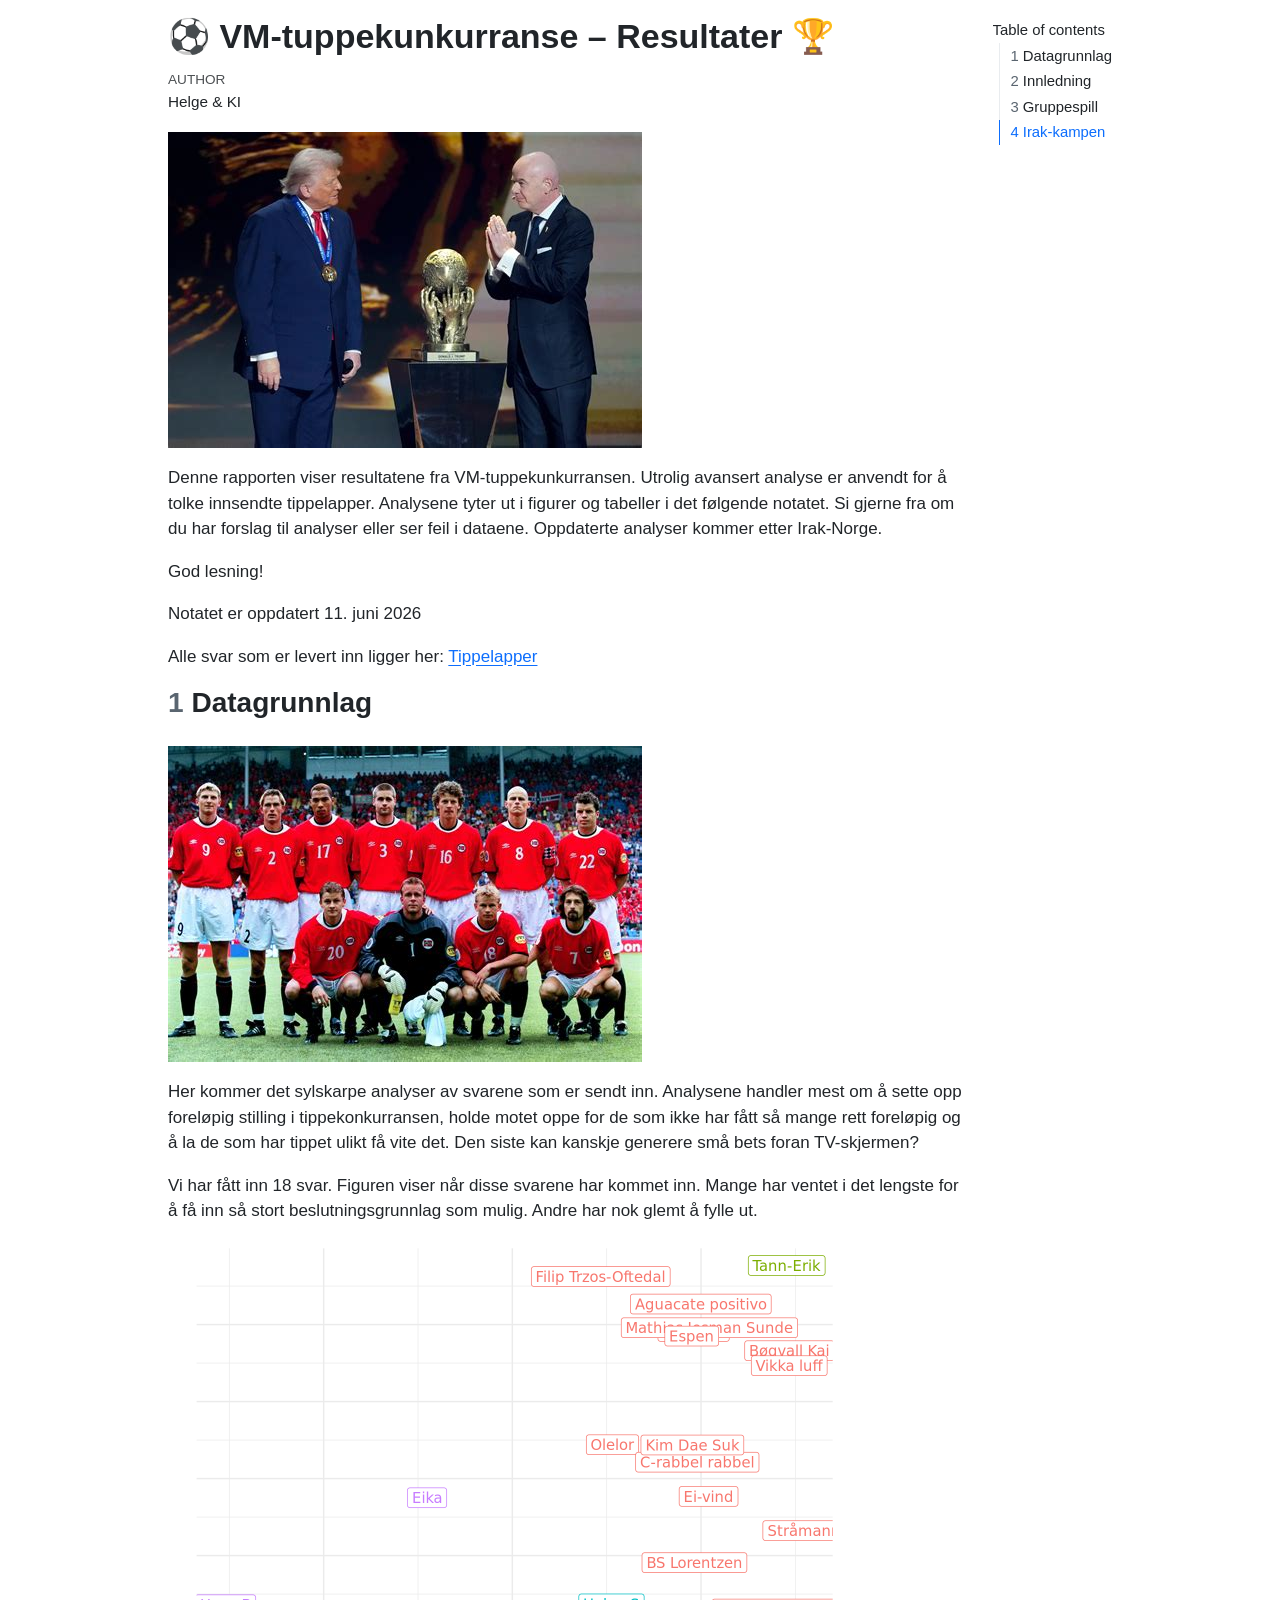
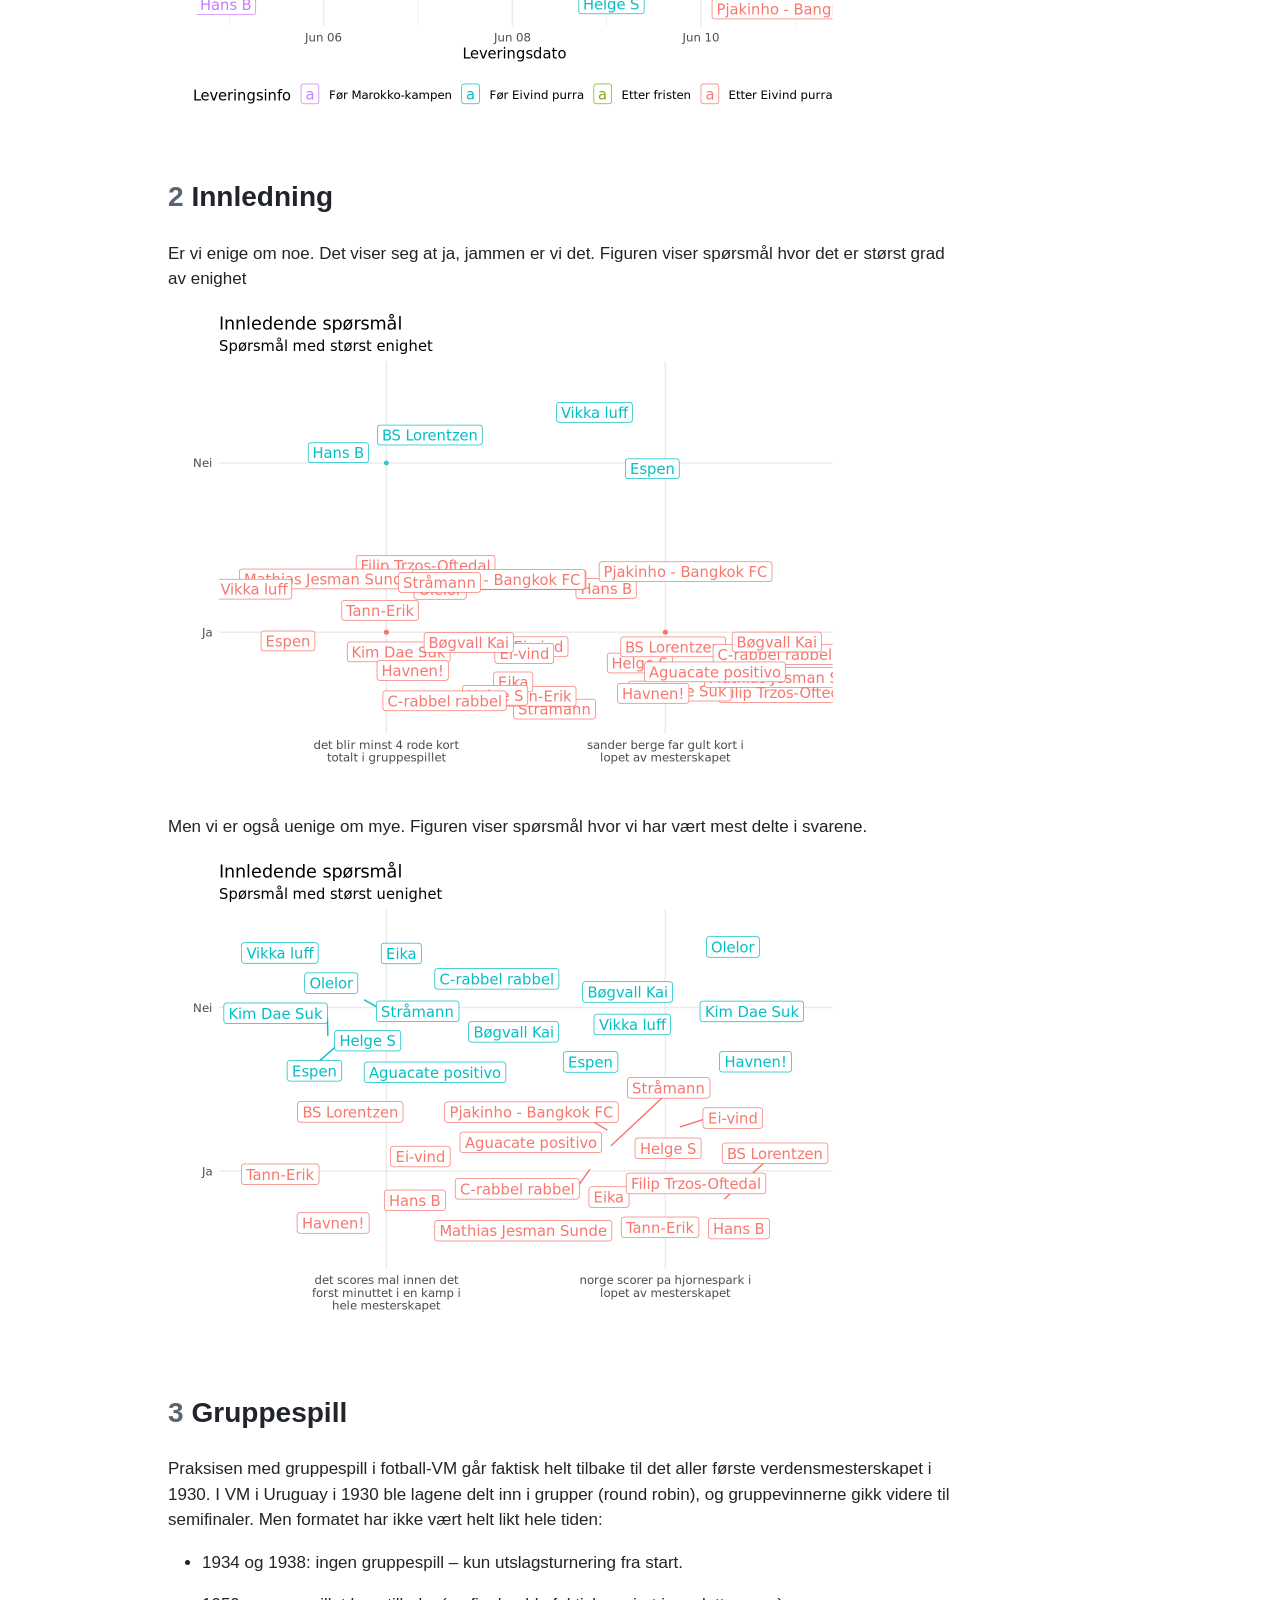
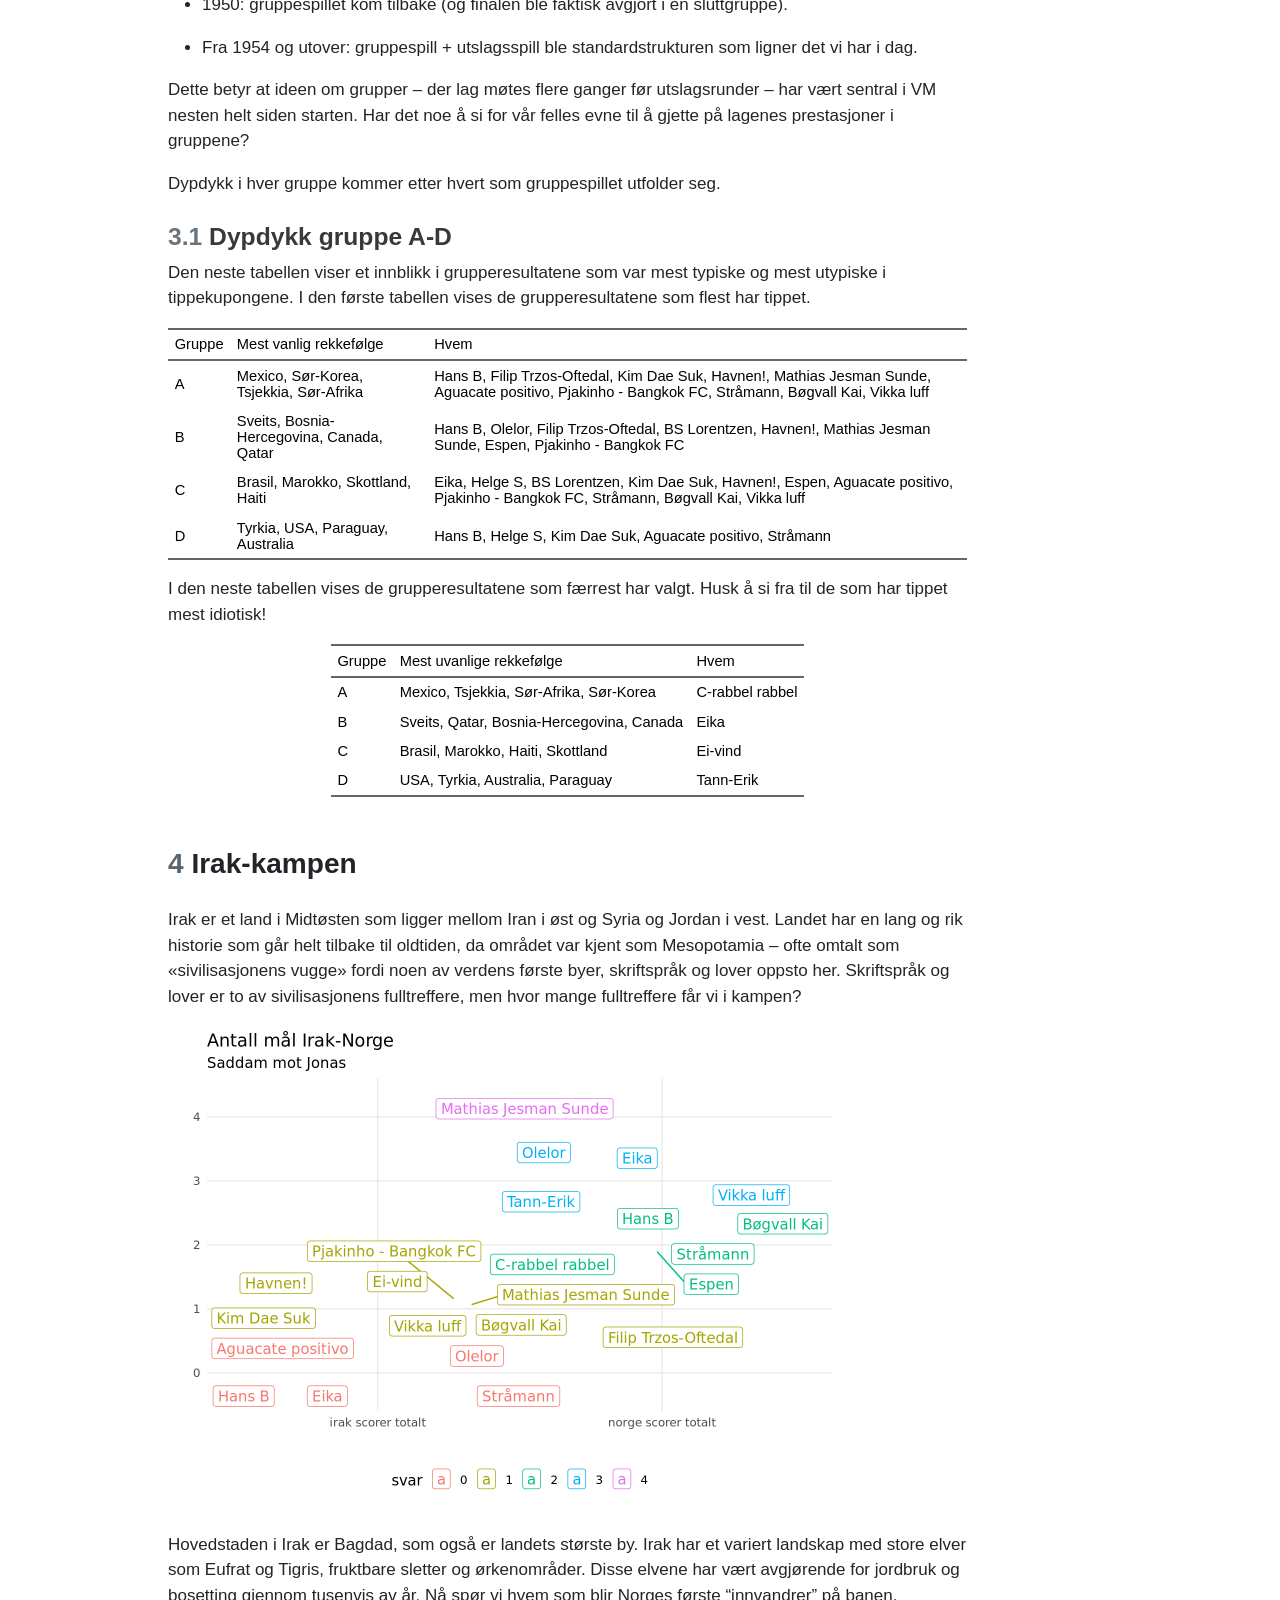
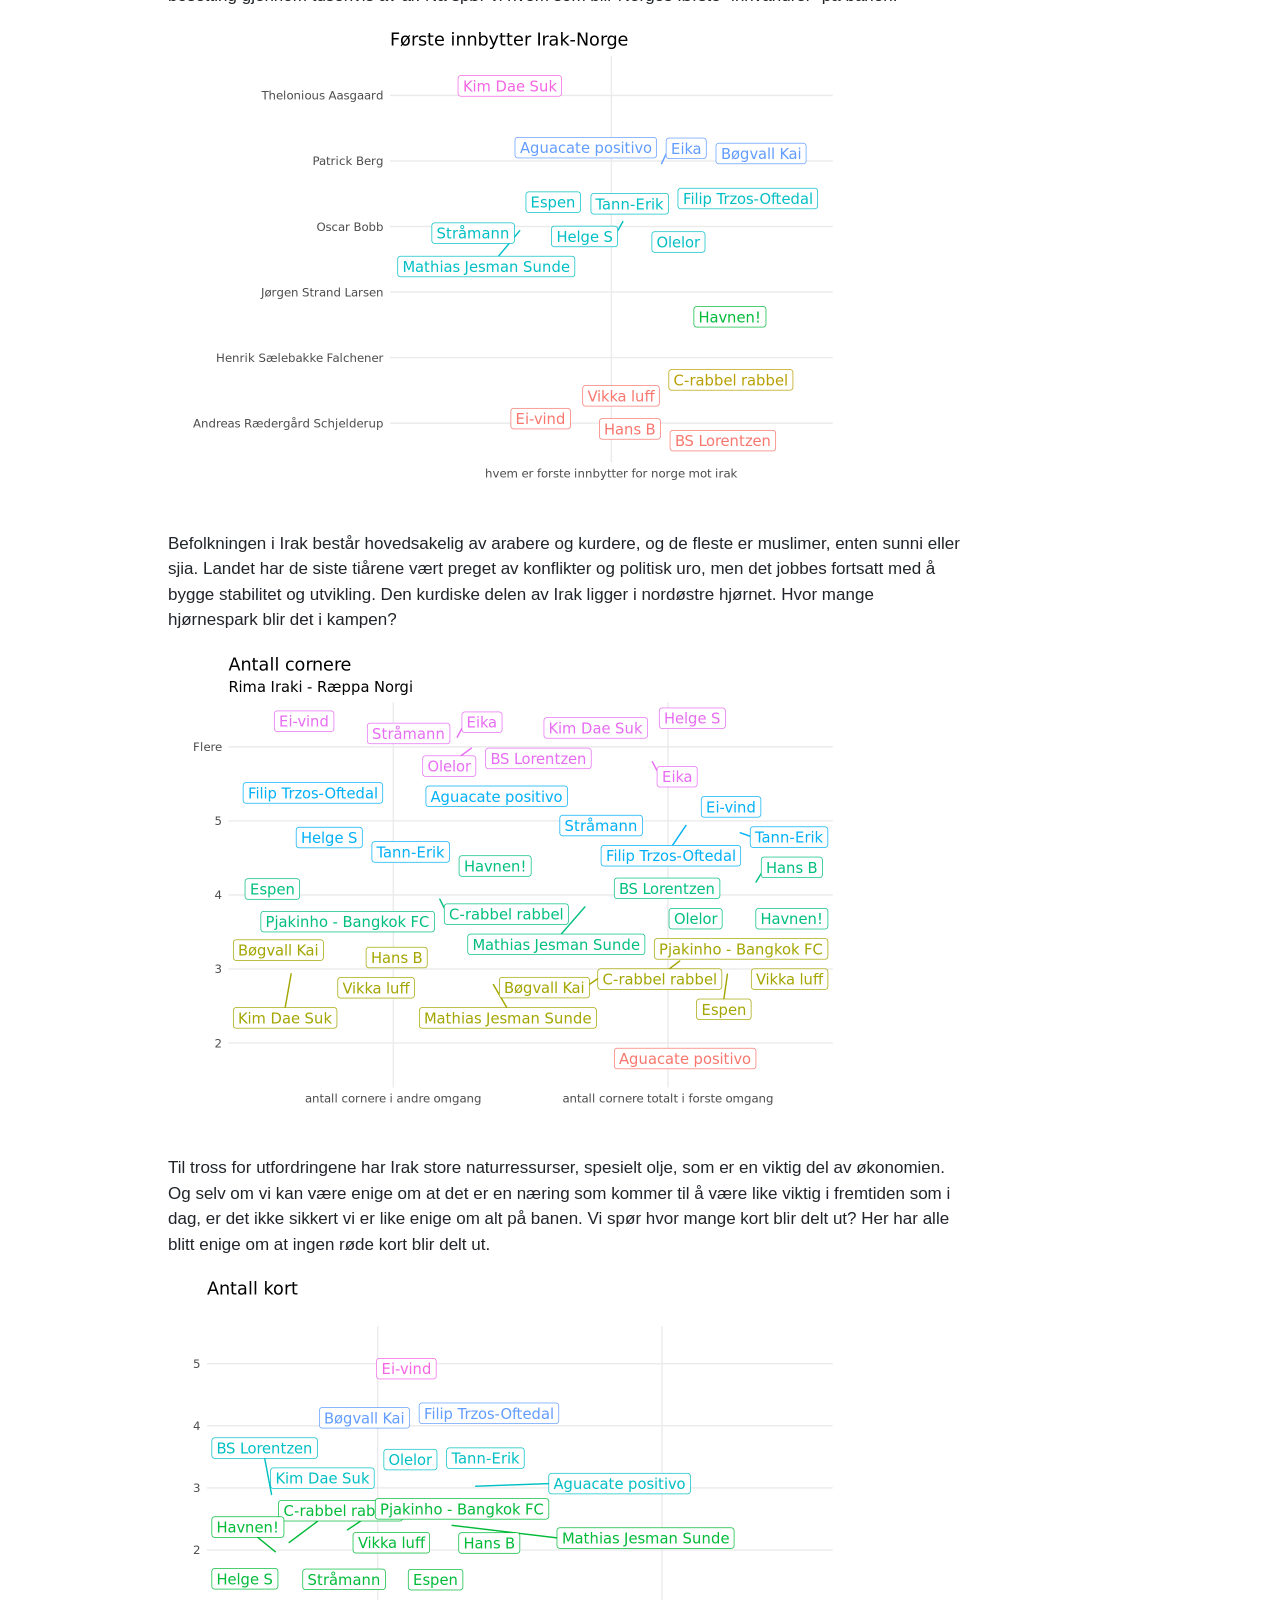
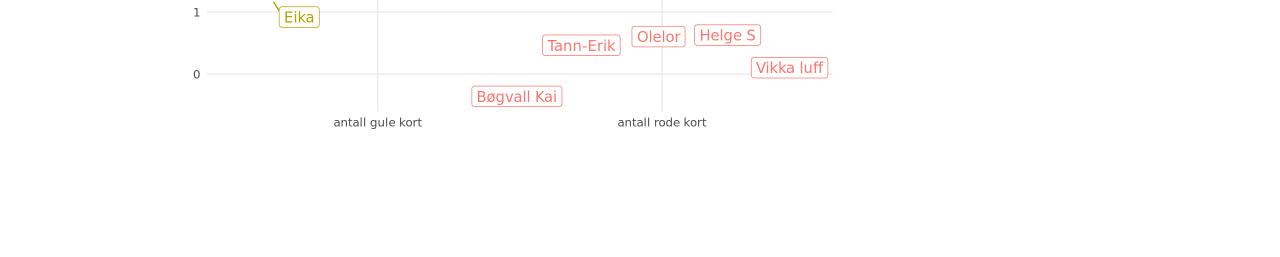
==== commit a5dae543: "arkiverer irakkampen" ====
--- a/docs/irakkampen.html
+++ b/docs/irakkampen.html
@@ -55,10 +55,6 @@
   <li><a href="#dypdykk-gruppe-a-d" id="toc-dypdykk-gruppe-a-d" class="nav-link" data-scroll-target="#dypdykk-gruppe-a-d"><span class="header-section-number">3.1</span> Dypdykk gruppe A-D</a></li>
   </ul></li>
   <li><a href="#irak-kampen" id="toc-irak-kampen" class="nav-link" data-scroll-target="#irak-kampen"><span class="header-section-number">4</span> Irak-kampen</a></li>
-  <li><a href="#appendix" id="toc-appendix" class="nav-link" data-scroll-target="#appendix"><span class="header-section-number">5</span> Appendix</a>
-  <ul class="collapse">
-  <li><a href="#tippelapper" id="toc-tippelapper" class="nav-link" data-scroll-target="#tippelapper"><span class="header-section-number">5.1</span> Tippelapper</a></li>
-  </ul></li>
   </ul>
 </nav>
 </div>
@@ -90,15 +86,20 @@
 
 
 <p><img src="bilder/fifa.jpg" class="img-fluid"></p>
-<p>Denne rapporten viser resultatene fra VM-tuppekunkurransen. Utrolig avansert analyse er anvendt for å tolke innsendte tippelapper. Analysene tyter ut i figurer og tabeller i det følgende notatet. Si gjerne fra om du har forslag til analyser eller ser feil i dataene.</p>
+<p>Denne rapporten viser resultatene fra VM-tuppekunkurransen. Utrolig avansert analyse er anvendt for å tolke innsendte tippelapper. Analysene tyter ut i figurer og tabeller i det følgende notatet. Si gjerne fra om du har forslag til analyser eller ser feil i dataene. Oppdaterte analyser kommer etter Irak-Norge.</p>
 <p>God lesning!</p>
-<p>Notatet er oppdatert 10. juni 2026.</p>
-<p><a href="xxx.github.io/irakkampen.html">Før Irak-kampen</a></p>
+<p>Notatet er oppdatert 11. juni 2026</p>
+<p>Alle svar som er levert inn ligger her: <a href="tippelapper.html">Tippelapper</a></p>
+<!--
+Her er pekere til tidligere versjoner av rapporten:
+
+<a href="irakkampen.html">Før Irak-kampen</a>
+-->
 <section id="datagrunnlag" class="level2" data-number="1">
 <h2 data-number="1" class="anchored" data-anchor-id="datagrunnlag"><span class="header-section-number">1</span> Datagrunnlag</h2>
 <p><img src="bilder/lagbilde.jpg" class="img-fluid"></p>
 <p>Her kommer det sylskarpe analyser av svarene som er sendt inn. Analysene handler mest om å sette opp foreløpig stilling i tippekonkurransen, holde motet oppe for de som ikke har fått så mange rett foreløpig og å la de som har tippet ulikt få vite det. Den siste kan kanskje generere små bets foran TV-skjermen?</p>
-<p>Vi har fått inn 5 svar. Figuren viser når disse svarene har kommet inn. Mange har ventet i det lengste for å få inn så stort beslutningsgrunnlag som mulig. Andre har nok glemt å fylle ut.</p>
+<p>Vi har fått inn 18 svar. Figuren viser når disse svarene har kommet inn. Mange har ventet i det lengste for å få inn så stort beslutningsgrunnlag som mulig. Andre har nok glemt å fylle ut.</p>
 <div class="cell">
 <div class="cell-output-display">
 <div>
@@ -145,18 +146,19 @@
 <li><p>Fra 1954 og utover: gruppespill + utslagsspill ble standardstrukturen som ligner det vi har i dag.</p></li>
 </ul>
 <p>Dette betyr at ideen om grupper – der lag møtes flere ganger før utslagsrunder – har vært sentral i VM nesten helt siden starten. Har det noe å si for vår felles evne til å gjette på lagenes prestasjoner i gruppene?</p>
+<p>Dypdykk i hver gruppe kommer etter hvert som gruppespillet utfolder seg.</p>
 <section id="dypdykk-gruppe-a-d" class="level3" data-number="3.1">
 <h3 data-number="3.1" class="anchored" data-anchor-id="dypdykk-gruppe-a-d"><span class="header-section-number">3.1</span> Dypdykk gruppe A-D</h3>
 <p>Den neste tabellen viser et innblikk i grupperesultatene som var mest typiske og mest utypiske i tippekupongene. I den første tabellen vises de grupperesultatene som flest har tippet.</p>
 <div class="cell">
 <div class="cell-output-display">
-<div class="tabwid"><style>.cl-ea96462c{table-layout:auto;}.cl-ea889e8c{font-family:'Arial';font-size:11pt;font-weight:normal;font-style:normal;text-decoration:none;color:rgba(0, 0, 0, 1.00);background-color:transparent;}.cl-ea8dc5ce{margin:0;text-align:left;border-bottom: 0 solid rgba(0, 0, 0, 1.00);border-top: 0 solid rgba(0, 0, 0, 1.00);border-left: 0 solid rgba(0, 0, 0, 1.00);border-right: 0 solid rgba(0, 0, 0, 1.00);padding-bottom:5pt;padding-top:5pt;padding-left:5pt;padding-right:5pt;line-height: 1;background-color:transparent;}.cl-ea8de964{background-color:transparent;vertical-align: middle;border-bottom: 1.5pt solid rgba(102, 102, 102, 1.00);border-top: 1.5pt solid rgba(102, 102, 102, 1.00);border-left: 0 solid rgba(0, 0, 0, 1.00);border-right: 0 solid rgba(0, 0, 0, 1.00);margin-bottom:0;margin-top:0;margin-left:0;margin-right:0;}.cl-ea8de965{background-color:transparent;vertical-align: middle;border-bottom: 0 solid rgba(0, 0, 0, 1.00);border-top: 0 solid rgba(0, 0, 0, 1.00);border-left: 0 solid rgba(0, 0, 0, 1.00);border-right: 0 solid rgba(0, 0, 0, 1.00);margin-bottom:0;margin-top:0;margin-left:0;margin-right:0;}.cl-ea8de96e{background-color:transparent;vertical-align: middle;border-bottom: 1.5pt solid rgba(102, 102, 102, 1.00);border-top: 0 solid rgba(0, 0, 0, 1.00);border-left: 0 solid rgba(0, 0, 0, 1.00);border-right: 0 solid rgba(0, 0, 0, 1.00);margin-bottom:0;margin-top:0;margin-left:0;margin-right:0;}</style><table data-quarto-disable-processing="true" class="cl-ea96462c"><thead><tr style="overflow-wrap:break-word;"><th class="cl-ea8de964"><p class="cl-ea8dc5ce"><span class="cl-ea889e8c">Gruppe</span></p></th><th class="cl-ea8de964"><p class="cl-ea8dc5ce"><span class="cl-ea889e8c">Mest vanlig rekkefølge</span></p></th><th class="cl-ea8de964"><p class="cl-ea8dc5ce"><span class="cl-ea889e8c">Hvem</span></p></th></tr></thead><tbody><tr style="overflow-wrap:break-word;"><td class="cl-ea8de965"><p class="cl-ea8dc5ce"><span class="cl-ea889e8c">A</span></p></td><td class="cl-ea8de965"><p class="cl-ea8dc5ce"><span class="cl-ea889e8c">Mexico, Sør-Korea, Tsjekkia, Sør-Afrika</span></p></td><td class="cl-ea8de965"><p class="cl-ea8dc5ce"><span class="cl-ea889e8c">Hans B, Filip Trzos-Oftedal</span></p></td></tr><tr style="overflow-wrap:break-word;"><td class="cl-ea8de965"><p class="cl-ea8dc5ce"><span class="cl-ea889e8c">B</span></p></td><td class="cl-ea8de965"><p class="cl-ea8dc5ce"><span class="cl-ea889e8c">Sveits, Bosnia-Hercegovina, Canada, Qatar</span></p></td><td class="cl-ea8de965"><p class="cl-ea8dc5ce"><span class="cl-ea889e8c">Hans B, Olelor, Filip Trzos-Oftedal</span></p></td></tr><tr style="overflow-wrap:break-word;"><td class="cl-ea8de965"><p class="cl-ea8dc5ce"><span class="cl-ea889e8c">C</span></p></td><td class="cl-ea8de965"><p class="cl-ea8dc5ce"><span class="cl-ea889e8c">Brasil, Marokko, Skottland, Haiti</span></p></td><td class="cl-ea8de965"><p class="cl-ea8dc5ce"><span class="cl-ea889e8c">Eika, Helge S</span></p></td></tr><tr style="overflow-wrap:break-word;"><td class="cl-ea8de96e"><p class="cl-ea8dc5ce"><span class="cl-ea889e8c">D</span></p></td><td class="cl-ea8de96e"><p class="cl-ea8dc5ce"><span class="cl-ea889e8c">Tyrkia, Australia, USA, Paraguay</span></p></td><td class="cl-ea8de96e"><p class="cl-ea8dc5ce"><span class="cl-ea889e8c">Eika, Olelor</span></p></td></tr></tbody></table></div>
+<div class="tabwid"><style>.cl-5e8a99f8{table-layout:auto;}.cl-5e8134a8{font-family:'Arial';font-size:11pt;font-weight:normal;font-style:normal;text-decoration:none;color:rgba(0, 0, 0, 1.00);background-color:transparent;}.cl-5e865492{margin:0;text-align:left;border-bottom: 0 solid rgba(0, 0, 0, 1.00);border-top: 0 solid rgba(0, 0, 0, 1.00);border-left: 0 solid rgba(0, 0, 0, 1.00);border-right: 0 solid rgba(0, 0, 0, 1.00);padding-bottom:5pt;padding-top:5pt;padding-left:5pt;padding-right:5pt;line-height: 1;background-color:transparent;}.cl-5e86790e{background-color:transparent;vertical-align: middle;border-bottom: 1.5pt solid rgba(102, 102, 102, 1.00);border-top: 1.5pt solid rgba(102, 102, 102, 1.00);border-left: 0 solid rgba(0, 0, 0, 1.00);border-right: 0 solid rgba(0, 0, 0, 1.00);margin-bottom:0;margin-top:0;margin-left:0;margin-right:0;}.cl-5e867918{background-color:transparent;vertical-align: middle;border-bottom: 0 solid rgba(0, 0, 0, 1.00);border-top: 0 solid rgba(0, 0, 0, 1.00);border-left: 0 solid rgba(0, 0, 0, 1.00);border-right: 0 solid rgba(0, 0, 0, 1.00);margin-bottom:0;margin-top:0;margin-left:0;margin-right:0;}.cl-5e867919{background-color:transparent;vertical-align: middle;border-bottom: 1.5pt solid rgba(102, 102, 102, 1.00);border-top: 0 solid rgba(0, 0, 0, 1.00);border-left: 0 solid rgba(0, 0, 0, 1.00);border-right: 0 solid rgba(0, 0, 0, 1.00);margin-bottom:0;margin-top:0;margin-left:0;margin-right:0;}</style><table data-quarto-disable-processing="true" class="cl-5e8a99f8"><thead><tr style="overflow-wrap:break-word;"><th class="cl-5e86790e"><p class="cl-5e865492"><span class="cl-5e8134a8">Gruppe</span></p></th><th class="cl-5e86790e"><p class="cl-5e865492"><span class="cl-5e8134a8">Mest vanlig rekkefølge</span></p></th><th class="cl-5e86790e"><p class="cl-5e865492"><span class="cl-5e8134a8">Hvem</span></p></th></tr></thead><tbody><tr style="overflow-wrap:break-word;"><td class="cl-5e867918"><p class="cl-5e865492"><span class="cl-5e8134a8">A</span></p></td><td class="cl-5e867918"><p class="cl-5e865492"><span class="cl-5e8134a8">Mexico, Sør-Korea, Tsjekkia, Sør-Afrika</span></p></td><td class="cl-5e867918"><p class="cl-5e865492"><span class="cl-5e8134a8">Hans B, Filip Trzos-Oftedal, Kim Dae Suk, Havnen!, Mathias Jesman Sunde, Aguacate positivo, Pjakinho - Bangkok FC, Stråmann, Bøgvall Kai, Vikka luff</span></p></td></tr><tr style="overflow-wrap:break-word;"><td class="cl-5e867918"><p class="cl-5e865492"><span class="cl-5e8134a8">B</span></p></td><td class="cl-5e867918"><p class="cl-5e865492"><span class="cl-5e8134a8">Sveits, Bosnia-Hercegovina, Canada, Qatar</span></p></td><td class="cl-5e867918"><p class="cl-5e865492"><span class="cl-5e8134a8">Hans B, Olelor, Filip Trzos-Oftedal, BS Lorentzen, Havnen!, Mathias Jesman Sunde, Espen, Pjakinho - Bangkok FC</span></p></td></tr><tr style="overflow-wrap:break-word;"><td class="cl-5e867918"><p class="cl-5e865492"><span class="cl-5e8134a8">C</span></p></td><td class="cl-5e867918"><p class="cl-5e865492"><span class="cl-5e8134a8">Brasil, Marokko, Skottland, Haiti</span></p></td><td class="cl-5e867918"><p class="cl-5e865492"><span class="cl-5e8134a8">Eika, Helge S, BS Lorentzen, Kim Dae Suk, Havnen!, Espen, Aguacate positivo, Pjakinho - Bangkok FC, Stråmann, Bøgvall Kai, Vikka luff</span></p></td></tr><tr style="overflow-wrap:break-word;"><td class="cl-5e867919"><p class="cl-5e865492"><span class="cl-5e8134a8">D</span></p></td><td class="cl-5e867919"><p class="cl-5e865492"><span class="cl-5e8134a8">Tyrkia, USA, Paraguay, Australia</span></p></td><td class="cl-5e867919"><p class="cl-5e865492"><span class="cl-5e8134a8">Hans B, Helge S, Kim Dae Suk, Aguacate positivo, Stråmann</span></p></td></tr></tbody></table></div>
 </div>
 </div>
 <p>I den neste tabellen vises de grupperesultatene som færrest har valgt. Husk å si fra til de som har tippet mest idiotisk!</p>
 <div class="cell">
 <div class="cell-output-display">
-<div class="tabwid"><style>.cl-eab2b780{table-layout:auto;}.cl-eaab8b72{font-family:'Arial';font-size:11pt;font-weight:normal;font-style:normal;text-decoration:none;color:rgba(0, 0, 0, 1.00);background-color:transparent;}.cl-eaaecb98{margin:0;text-align:left;border-bottom: 0 solid rgba(0, 0, 0, 1.00);border-top: 0 solid rgba(0, 0, 0, 1.00);border-left: 0 solid rgba(0, 0, 0, 1.00);border-right: 0 solid rgba(0, 0, 0, 1.00);padding-bottom:5pt;padding-top:5pt;padding-left:5pt;padding-right:5pt;line-height: 1;background-color:transparent;}.cl-eaaeec9a{background-color:transparent;vertical-align: middle;border-bottom: 1.5pt solid rgba(102, 102, 102, 1.00);border-top: 1.5pt solid rgba(102, 102, 102, 1.00);border-left: 0 solid rgba(0, 0, 0, 1.00);border-right: 0 solid rgba(0, 0, 0, 1.00);margin-bottom:0;margin-top:0;margin-left:0;margin-right:0;}.cl-eaaeecae{background-color:transparent;vertical-align: middle;border-bottom: 0 solid rgba(0, 0, 0, 1.00);border-top: 0 solid rgba(0, 0, 0, 1.00);border-left: 0 solid rgba(0, 0, 0, 1.00);border-right: 0 solid rgba(0, 0, 0, 1.00);margin-bottom:0;margin-top:0;margin-left:0;margin-right:0;}.cl-eaaeecaf{background-color:transparent;vertical-align: middle;border-bottom: 1.5pt solid rgba(102, 102, 102, 1.00);border-top: 0 solid rgba(0, 0, 0, 1.00);border-left: 0 solid rgba(0, 0, 0, 1.00);border-right: 0 solid rgba(0, 0, 0, 1.00);margin-bottom:0;margin-top:0;margin-left:0;margin-right:0;}</style><table data-quarto-disable-processing="true" class="cl-eab2b780"><thead><tr style="overflow-wrap:break-word;"><th class="cl-eaaeec9a"><p class="cl-eaaecb98"><span class="cl-eaab8b72">Gruppe</span></p></th><th class="cl-eaaeec9a"><p class="cl-eaaecb98"><span class="cl-eaab8b72">Mest uvanlige rekkefølge</span></p></th><th class="cl-eaaeec9a"><p class="cl-eaaecb98"><span class="cl-eaab8b72">Hvem</span></p></th></tr></thead><tbody><tr style="overflow-wrap:break-word;"><td class="cl-eaaeecae"><p class="cl-eaaecb98"><span class="cl-eaab8b72">A</span></p></td><td class="cl-eaaeecae"><p class="cl-eaaecb98"><span class="cl-eaab8b72">Mexico, Sør-Afrika, Tsjekkia, Sør-Korea</span></p></td><td class="cl-eaaeecae"><p class="cl-eaaecb98"><span class="cl-eaab8b72">Helge S</span></p></td></tr><tr style="overflow-wrap:break-word;"><td class="cl-eaaeecae"><p class="cl-eaaecb98"><span class="cl-eaab8b72">B</span></p></td><td class="cl-eaaeecae"><p class="cl-eaaecb98"><span class="cl-eaab8b72">Sveits, Qatar, Bosnia-Hercegovina, Canada</span></p></td><td class="cl-eaaeecae"><p class="cl-eaaecb98"><span class="cl-eaab8b72">Eika</span></p></td></tr><tr style="overflow-wrap:break-word;"><td class="cl-eaaeecae"><p class="cl-eaaecb98"><span class="cl-eaab8b72">C</span></p></td><td class="cl-eaaeecae"><p class="cl-eaaecb98"><span class="cl-eaab8b72">Brasil, Skottland, Marokko, Haiti</span></p></td><td class="cl-eaaeecae"><p class="cl-eaaecb98"><span class="cl-eaab8b72">Hans B</span></p></td></tr><tr style="overflow-wrap:break-word;"><td class="cl-eaaeecaf"><p class="cl-eaaecb98"><span class="cl-eaab8b72">D</span></p></td><td class="cl-eaaeecaf"><p class="cl-eaaecb98"><span class="cl-eaab8b72">USA, Tyrkia, Paraguay, Australia</span></p></td><td class="cl-eaaeecaf"><p class="cl-eaaecb98"><span class="cl-eaab8b72">Filip Trzos-Oftedal</span></p></td></tr></tbody></table></div>
+<div class="tabwid"><style>.cl-5e9f564a{table-layout:auto;}.cl-5e9833ba{font-family:'Arial';font-size:11pt;font-weight:normal;font-style:normal;text-decoration:none;color:rgba(0, 0, 0, 1.00);background-color:transparent;}.cl-5e9b55ae{margin:0;text-align:left;border-bottom: 0 solid rgba(0, 0, 0, 1.00);border-top: 0 solid rgba(0, 0, 0, 1.00);border-left: 0 solid rgba(0, 0, 0, 1.00);border-right: 0 solid rgba(0, 0, 0, 1.00);padding-bottom:5pt;padding-top:5pt;padding-left:5pt;padding-right:5pt;line-height: 1;background-color:transparent;}.cl-5e9b7764{background-color:transparent;vertical-align: middle;border-bottom: 1.5pt solid rgba(102, 102, 102, 1.00);border-top: 1.5pt solid rgba(102, 102, 102, 1.00);border-left: 0 solid rgba(0, 0, 0, 1.00);border-right: 0 solid rgba(0, 0, 0, 1.00);margin-bottom:0;margin-top:0;margin-left:0;margin-right:0;}.cl-5e9b776e{background-color:transparent;vertical-align: middle;border-bottom: 0 solid rgba(0, 0, 0, 1.00);border-top: 0 solid rgba(0, 0, 0, 1.00);border-left: 0 solid rgba(0, 0, 0, 1.00);border-right: 0 solid rgba(0, 0, 0, 1.00);margin-bottom:0;margin-top:0;margin-left:0;margin-right:0;}.cl-5e9b776f{background-color:transparent;vertical-align: middle;border-bottom: 1.5pt solid rgba(102, 102, 102, 1.00);border-top: 0 solid rgba(0, 0, 0, 1.00);border-left: 0 solid rgba(0, 0, 0, 1.00);border-right: 0 solid rgba(0, 0, 0, 1.00);margin-bottom:0;margin-top:0;margin-left:0;margin-right:0;}</style><table data-quarto-disable-processing="true" class="cl-5e9f564a"><thead><tr style="overflow-wrap:break-word;"><th class="cl-5e9b7764"><p class="cl-5e9b55ae"><span class="cl-5e9833ba">Gruppe</span></p></th><th class="cl-5e9b7764"><p class="cl-5e9b55ae"><span class="cl-5e9833ba">Mest uvanlige rekkefølge</span></p></th><th class="cl-5e9b7764"><p class="cl-5e9b55ae"><span class="cl-5e9833ba">Hvem</span></p></th></tr></thead><tbody><tr style="overflow-wrap:break-word;"><td class="cl-5e9b776e"><p class="cl-5e9b55ae"><span class="cl-5e9833ba">A</span></p></td><td class="cl-5e9b776e"><p class="cl-5e9b55ae"><span class="cl-5e9833ba">Mexico, Tsjekkia, Sør-Afrika, Sør-Korea</span></p></td><td class="cl-5e9b776e"><p class="cl-5e9b55ae"><span class="cl-5e9833ba">C-rabbel rabbel</span></p></td></tr><tr style="overflow-wrap:break-word;"><td class="cl-5e9b776e"><p class="cl-5e9b55ae"><span class="cl-5e9833ba">B</span></p></td><td class="cl-5e9b776e"><p class="cl-5e9b55ae"><span class="cl-5e9833ba">Sveits, Qatar, Bosnia-Hercegovina, Canada</span></p></td><td class="cl-5e9b776e"><p class="cl-5e9b55ae"><span class="cl-5e9833ba">Eika</span></p></td></tr><tr style="overflow-wrap:break-word;"><td class="cl-5e9b776e"><p class="cl-5e9b55ae"><span class="cl-5e9833ba">C</span></p></td><td class="cl-5e9b776e"><p class="cl-5e9b55ae"><span class="cl-5e9833ba">Brasil, Marokko, Haiti, Skottland</span></p></td><td class="cl-5e9b776e"><p class="cl-5e9b55ae"><span class="cl-5e9833ba">Ei-vind</span></p></td></tr><tr style="overflow-wrap:break-word;"><td class="cl-5e9b776f"><p class="cl-5e9b55ae"><span class="cl-5e9833ba">D</span></p></td><td class="cl-5e9b776f"><p class="cl-5e9b55ae"><span class="cl-5e9833ba">USA, Tyrkia, Australia, Paraguay</span></p></td><td class="cl-5e9b776f"><p class="cl-5e9b55ae"><span class="cl-5e9833ba">Tann-Erik</span></p></td></tr></tbody></table></div>
 </div>
 </div>
 </section>
@@ -193,7 +195,7 @@
 </div>
 </div>
 </div>
-<p>Til tross for utfordringene har Irak store naturressurser, spesielt olje, som er en viktig del av økonomien. Og selv om vi kan være enige om at det er en næring som kommer til å være like viktig i fremtiden som i dag, er det ikke sikkert vi er like enige om alt på banen. Vi spør hvor mange kort blir delt ut?</p>
+<p>Til tross for utfordringene har Irak store naturressurser, spesielt olje, som er en viktig del av økonomien. Og selv om vi kan være enige om at det er en næring som kommer til å være like viktig i fremtiden som i dag, er det ikke sikkert vi er like enige om alt på banen. Vi spør hvor mange kort blir delt ut? Her har alle blitt enige om at ingen røde kort blir delt ut.</p>
 <div class="cell">
 <div class="cell-output-display">
 <div>
@@ -215,17 +217,6 @@
 <!-- ## Poeng som gjenstår å spela om -->
 <!-- Her komme info om kor mange poeng folk har igjen å  få utdelt på spørsmålene som  -->
 <!-- ennå ikkje e delt ud. -->
-</section>
-<section id="appendix" class="level2" data-number="5">
-<h2 data-number="5" class="anchored" data-anchor-id="appendix"><span class="header-section-number">5</span> Appendix</h2>
-<section id="tippelapper" class="level3" data-number="5.1">
-<h3 data-number="5.1" class="anchored" data-anchor-id="tippelapper"><span class="header-section-number">5.1</span> Tippelapper</h3>
-<div class="cell">
-<div class="cell-output-display">
-<div class="tabwid"><style>.cl-ebf5c59c{table-layout:auto;}.cl-ebe62506{font-family:'Arial';font-size:11pt;font-weight:normal;font-style:normal;text-decoration:none;color:rgba(0, 0, 0, 1.00);background-color:transparent;}.cl-ebeaff4a{margin:0;text-align:left;border-bottom: 0 solid rgba(0, 0, 0, 1.00);border-top: 0 solid rgba(0, 0, 0, 1.00);border-left: 0 solid rgba(0, 0, 0, 1.00);border-right: 0 solid rgba(0, 0, 0, 1.00);padding-bottom:5pt;padding-top:5pt;padding-left:5pt;padding-right:5pt;line-height: 1;background-color:transparent;}.cl-ebeaff5e{margin:0;text-align:right;border-bottom: 0 solid rgba(0, 0, 0, 1.00);border-top: 0 solid rgba(0, 0, 0, 1.00);border-left: 0 solid rgba(0, 0, 0, 1.00);border-right: 0 solid rgba(0, 0, 0, 1.00);padding-bottom:5pt;padding-top:5pt;padding-left:5pt;padding-right:5pt;line-height: 1;background-color:transparent;}.cl-ebeb2998{background-color:transparent;vertical-align: middle;border-bottom: 1.5pt solid rgba(102, 102, 102, 1.00);border-top: 1.5pt solid rgba(102, 102, 102, 1.00);border-left: 0 solid rgba(0, 0, 0, 1.00);border-right: 0 solid rgba(0, 0, 0, 1.00);margin-bottom:0;margin-top:0;margin-left:0;margin-right:0;}.cl-ebeb29a2{background-color:transparent;vertical-align: middle;border-bottom: 1.5pt solid rgba(102, 102, 102, 1.00);border-top: 1.5pt solid rgba(102, 102, 102, 1.00);border-left: 0 solid rgba(0, 0, 0, 1.00);border-right: 0 solid rgba(0, 0, 0, 1.00);margin-bottom:0;margin-top:0;margin-left:0;margin-right:0;}.cl-ebeb29a3{background-color:transparent;vertical-align: middle;border-bottom: 0 solid rgba(0, 0, 0, 1.00);border-top: 0 solid rgba(0, 0, 0, 1.00);border-left: 0 solid rgba(0, 0, 0, 1.00);border-right: 0 solid rgba(0, 0, 0, 1.00);margin-bottom:0;margin-top:0;margin-left:0;margin-right:0;}.cl-ebeb29ac{background-color:transparent;vertical-align: middle;border-bottom: 0 solid rgba(0, 0, 0, 1.00);border-top: 0 solid rgba(0, 0, 0, 1.00);border-left: 0 solid rgba(0, 0, 0, 1.00);border-right: 0 solid rgba(0, 0, 0, 1.00);margin-bottom:0;margin-top:0;margin-left:0;margin-right:0;}.cl-ebeb29b6{background-color:transparent;vertical-align: middle;border-bottom: 1.5pt solid rgba(102, 102, 102, 1.00);border-top: 0 solid rgba(0, 0, 0, 1.00);border-left: 0 solid rgba(0, 0, 0, 1.00);border-right: 0 solid rgba(0, 0, 0, 1.00);margin-bottom:0;margin-top:0;margin-left:0;margin-right:0;}.cl-ebeb29c0{background-color:transparent;vertical-align: middle;border-bottom: 1.5pt solid rgba(102, 102, 102, 1.00);border-top: 0 solid rgba(0, 0, 0, 1.00);border-left: 0 solid rgba(0, 0, 0, 1.00);border-right: 0 solid rgba(0, 0, 0, 1.00);margin-bottom:0;margin-top:0;margin-left:0;margin-right:0;}</style><table data-quarto-disable-processing="true" class="cl-ebf5c59c"><thead><tr style="overflow-wrap:break-word;"><th class="cl-ebeb2998"><p class="cl-ebeaff4a"><span class="cl-ebe62506">spm</span></p></th><th class="cl-ebeb2998"><p class="cl-ebeaff4a"><span class="cl-ebe62506">tekst</span></p></th><th class="cl-ebeb29a2"><p class="cl-ebeaff5e"><span class="cl-ebe62506">poeng</span></p></th><th class="cl-ebeb2998"><p class="cl-ebeaff4a"><span class="cl-ebe62506">Hans B</span></p></th><th class="cl-ebeb2998"><p class="cl-ebeaff4a"><span class="cl-ebe62506">Eika</span></p></th><th class="cl-ebeb2998"><p class="cl-ebeaff4a"><span class="cl-ebe62506">Helge S</span></p></th><th class="cl-ebeb2998"><p class="cl-ebeaff4a"><span class="cl-ebe62506">Olelor</span></p></th><th class="cl-ebeb2998"><p class="cl-ebeaff4a"><span class="cl-ebe62506">Filip Trzos-Oftedal</span></p></th></tr></thead><tbody><tr style="overflow-wrap:break-word;"><td class="cl-ebeb29a3"><p class="cl-ebeaff4a"><span class="cl-ebe62506">Klubblaget ditt</span></p></td><td class="cl-ebeb29a3"><p class="cl-ebeaff4a"><span class="cl-ebe62506"></span></p></td><td class="cl-ebeb29ac"><p class="cl-ebeaff5e"><span class="cl-ebe62506"></span></p></td><td class="cl-ebeb29a3"><p class="cl-ebeaff4a"><span class="cl-ebe62506">Arsenal</span></p></td><td class="cl-ebeb29a3"><p class="cl-ebeaff4a"><span class="cl-ebe62506">Ulf</span></p></td><td class="cl-ebeb29a3"><p class="cl-ebeaff4a"><span class="cl-ebe62506">Havdur</span></p></td><td class="cl-ebeb29a3"><p class="cl-ebeaff4a"><span class="cl-ebe62506">Lorene</span></p></td><td class="cl-ebeb29a3"><p class="cl-ebeaff4a"><span class="cl-ebe62506">Hinna FK</span></p></td></tr><tr style="overflow-wrap:break-word;"><td class="cl-ebeb29a3"><p class="cl-ebeaff4a"><span class="cl-ebe62506">Q1</span></p></td><td class="cl-ebeb29a3"><p class="cl-ebeaff4a"><span class="cl-ebe62506">norge scorer minst 5 mal i gruppespillet</span></p></td><td class="cl-ebeb29ac"><p class="cl-ebeaff5e"><span class="cl-ebe62506">1</span></p></td><td class="cl-ebeb29a3"><p class="cl-ebeaff4a"><span class="cl-ebe62506">Ja</span></p></td><td class="cl-ebeb29a3"><p class="cl-ebeaff4a"><span class="cl-ebe62506">Ja</span></p></td><td class="cl-ebeb29a3"><p class="cl-ebeaff4a"><span class="cl-ebe62506">Nei</span></p></td><td class="cl-ebeb29a3"><p class="cl-ebeaff4a"><span class="cl-ebe62506">Ja</span></p></td><td class="cl-ebeb29a3"><p class="cl-ebeaff4a"><span class="cl-ebe62506">Ja</span></p></td></tr><tr style="overflow-wrap:break-word;"><td class="cl-ebeb29a3"><p class="cl-ebeaff4a"><span class="cl-ebe62506">Q2</span></p></td><td class="cl-ebeb29a3"><p class="cl-ebeaff4a"><span class="cl-ebe62506">sander berge far gult kort i lopet av mesterskapet</span></p></td><td class="cl-ebeb29ac"><p class="cl-ebeaff5e"><span class="cl-ebe62506">1</span></p></td><td class="cl-ebeb29a3"><p class="cl-ebeaff4a"><span class="cl-ebe62506">Ja</span></p></td><td class="cl-ebeb29a3"><p class="cl-ebeaff4a"><span class="cl-ebe62506">Ja</span></p></td><td class="cl-ebeb29a3"><p class="cl-ebeaff4a"><span class="cl-ebe62506">Ja</span></p></td><td class="cl-ebeb29a3"><p class="cl-ebeaff4a"><span class="cl-ebe62506">Ja</span></p></td><td class="cl-ebeb29a3"><p class="cl-ebeaff4a"><span class="cl-ebe62506">Ja</span></p></td></tr><tr style="overflow-wrap:break-word;"><td class="cl-ebeb29a3"><p class="cl-ebeaff4a"><span class="cl-ebe62506">Q3</span></p></td><td class="cl-ebeb29a3"><p class="cl-ebeaff4a"><span class="cl-ebe62506">det blir minst 4 rode kort totalt i gruppespillet</span></p></td><td class="cl-ebeb29ac"><p class="cl-ebeaff5e"><span class="cl-ebe62506">1</span></p></td><td class="cl-ebeb29a3"><p class="cl-ebeaff4a"><span class="cl-ebe62506">Nei</span></p></td><td class="cl-ebeb29a3"><p class="cl-ebeaff4a"><span class="cl-ebe62506">Ja</span></p></td><td class="cl-ebeb29a3"><p class="cl-ebeaff4a"><span class="cl-ebe62506">Ja</span></p></td><td class="cl-ebeb29a3"><p class="cl-ebeaff4a"><span class="cl-ebe62506">Ja</span></p></td><td class="cl-ebeb29a3"><p class="cl-ebeaff4a"><span class="cl-ebe62506">Ja</span></p></td></tr><tr style="overflow-wrap:break-word;"><td class="cl-ebeb29a3"><p class="cl-ebeaff4a"><span class="cl-ebe62506">Q4</span></p></td><td class="cl-ebeb29a3"><p class="cl-ebeaff4a"><span class="cl-ebe62506">det blir mer en 150 mal totalt i gruppespillet</span></p></td><td class="cl-ebeb29ac"><p class="cl-ebeaff5e"><span class="cl-ebe62506">1</span></p></td><td class="cl-ebeb29a3"><p class="cl-ebeaff4a"><span class="cl-ebe62506">Ja</span></p></td><td class="cl-ebeb29a3"><p class="cl-ebeaff4a"><span class="cl-ebe62506">Ja</span></p></td><td class="cl-ebeb29a3"><p class="cl-ebeaff4a"><span class="cl-ebe62506">Ja</span></p></td><td class="cl-ebeb29a3"><p class="cl-ebeaff4a"><span class="cl-ebe62506">Ja</span></p></td><td class="cl-ebeb29a3"><p class="cl-ebeaff4a"><span class="cl-ebe62506">Ja</span></p></td></tr><tr style="overflow-wrap:break-word;"><td class="cl-ebeb29a3"><p class="cl-ebeaff4a"><span class="cl-ebe62506">Q5</span></p></td><td class="cl-ebeb29a3"><p class="cl-ebeaff4a"><span class="cl-ebe62506">det scores mal innen det forst minuttet i en kamp i hele mesterskapet</span></p></td><td class="cl-ebeb29ac"><p class="cl-ebeaff5e"><span class="cl-ebe62506">1</span></p></td><td class="cl-ebeb29a3"><p class="cl-ebeaff4a"><span class="cl-ebe62506">Ja</span></p></td><td class="cl-ebeb29a3"><p class="cl-ebeaff4a"><span class="cl-ebe62506">Nei</span></p></td><td class="cl-ebeb29a3"><p class="cl-ebeaff4a"><span class="cl-ebe62506">Nei</span></p></td><td class="cl-ebeb29a3"><p class="cl-ebeaff4a"><span class="cl-ebe62506">Nei</span></p></td><td class="cl-ebeb29a3"><p class="cl-ebeaff4a"><span class="cl-ebe62506">Nei</span></p></td></tr><tr style="overflow-wrap:break-word;"><td class="cl-ebeb29a3"><p class="cl-ebeaff4a"><span class="cl-ebe62506">Q6</span></p></td><td class="cl-ebeb29a3"><p class="cl-ebeaff4a"><span class="cl-ebe62506">norge scorer pa hjornespark i lopet av mesterskapet</span></p></td><td class="cl-ebeb29ac"><p class="cl-ebeaff5e"><span class="cl-ebe62506">1</span></p></td><td class="cl-ebeb29a3"><p class="cl-ebeaff4a"><span class="cl-ebe62506">Ja</span></p></td><td class="cl-ebeb29a3"><p class="cl-ebeaff4a"><span class="cl-ebe62506">Ja</span></p></td><td class="cl-ebeb29a3"><p class="cl-ebeaff4a"><span class="cl-ebe62506">Ja</span></p></td><td class="cl-ebeb29a3"><p class="cl-ebeaff4a"><span class="cl-ebe62506">Nei</span></p></td><td class="cl-ebeb29a3"><p class="cl-ebeaff4a"><span class="cl-ebe62506">Ja</span></p></td></tr><tr style="overflow-wrap:break-word;"><td class="cl-ebeb29a3"><p class="cl-ebeaff4a"><span class="cl-ebe62506">Q7</span></p></td><td class="cl-ebeb29a3"><p class="cl-ebeaff4a"><span class="cl-ebe62506">er donald trump i publikum under en av norges kamper</span></p></td><td class="cl-ebeb29ac"><p class="cl-ebeaff5e"><span class="cl-ebe62506">1</span></p></td><td class="cl-ebeb29a3"><p class="cl-ebeaff4a"><span class="cl-ebe62506">Nei</span></p></td><td class="cl-ebeb29a3"><p class="cl-ebeaff4a"><span class="cl-ebe62506">Nei</span></p></td><td class="cl-ebeb29a3"><p class="cl-ebeaff4a"><span class="cl-ebe62506">Nei</span></p></td><td class="cl-ebeb29a3"><p class="cl-ebeaff4a"><span class="cl-ebe62506">Nei</span></p></td><td class="cl-ebeb29a3"><p class="cl-ebeaff4a"><span class="cl-ebe62506">Nei</span></p></td></tr><tr style="overflow-wrap:break-word;"><td class="cl-ebeb29a3"><p class="cl-ebeaff4a"><span class="cl-ebe62506">Q8</span></p></td><td class="cl-ebeb29a3"><p class="cl-ebeaff4a"><span class="cl-ebe62506">hvem av disse spillerene spiller flest minutter for norge totalt i vm</span></p></td><td class="cl-ebeb29ac"><p class="cl-ebeaff5e"><span class="cl-ebe62506">2</span></p></td><td class="cl-ebeb29a3"><p class="cl-ebeaff4a"><span class="cl-ebe62506">Morten Thorsby</span></p></td><td class="cl-ebeb29a3"><p class="cl-ebeaff4a"><span class="cl-ebe62506">Patrick Berg</span></p></td><td class="cl-ebeb29a3"><p class="cl-ebeaff4a"><span class="cl-ebe62506">Jørgen Strand Larsen</span></p></td><td class="cl-ebeb29a3"><p class="cl-ebeaff4a"><span class="cl-ebe62506">Patrick Berg</span></p></td><td class="cl-ebeb29a3"><p class="cl-ebeaff4a"><span class="cl-ebe62506">Patrick Berg</span></p></td></tr><tr style="overflow-wrap:break-word;"><td class="cl-ebeb29a3"><p class="cl-ebeaff4a"><span class="cl-ebe62506">Q9</span></p></td><td class="cl-ebeb29a3"><p class="cl-ebeaff4a"><span class="cl-ebe62506">norge scorer totalt</span></p></td><td class="cl-ebeb29ac"><p class="cl-ebeaff5e"><span class="cl-ebe62506">1</span></p></td><td class="cl-ebeb29a3"><p class="cl-ebeaff4a"><span class="cl-ebe62506">2</span></p></td><td class="cl-ebeb29a3"><p class="cl-ebeaff4a"><span class="cl-ebe62506">3</span></p></td><td class="cl-ebeb29a3"><p class="cl-ebeaff4a"><span class="cl-ebe62506">3</span></p></td><td class="cl-ebeb29a3"><p class="cl-ebeaff4a"><span class="cl-ebe62506">3</span></p></td><td class="cl-ebeb29a3"><p class="cl-ebeaff4a"><span class="cl-ebe62506">1</span></p></td></tr><tr style="overflow-wrap:break-word;"><td class="cl-ebeb29a3"><p class="cl-ebeaff4a"><span class="cl-ebe62506">Q10</span></p></td><td class="cl-ebeb29a3"><p class="cl-ebeaff4a"><span class="cl-ebe62506">irak scorer totalt</span></p></td><td class="cl-ebeb29ac"><p class="cl-ebeaff5e"><span class="cl-ebe62506">1</span></p></td><td class="cl-ebeb29a3"><p class="cl-ebeaff4a"><span class="cl-ebe62506">0</span></p></td><td class="cl-ebeb29a3"><p class="cl-ebeaff4a"><span class="cl-ebe62506">0</span></p></td><td class="cl-ebeb29a3"><p class="cl-ebeaff4a"><span class="cl-ebe62506">0</span></p></td><td class="cl-ebeb29a3"><p class="cl-ebeaff4a"><span class="cl-ebe62506">0</span></p></td><td class="cl-ebeb29a3"><p class="cl-ebeaff4a"><span class="cl-ebe62506">0</span></p></td></tr><tr style="overflow-wrap:break-word;"><td class="cl-ebeb29a3"><p class="cl-ebeaff4a"><span class="cl-ebe62506">Q11</span></p></td><td class="cl-ebeb29a3"><p class="cl-ebeaff4a"><span class="cl-ebe62506">hvem er forste innbytter for norge mot irak</span></p></td><td class="cl-ebeb29ac"><p class="cl-ebeaff5e"><span class="cl-ebe62506">2</span></p></td><td class="cl-ebeb29a3"><p class="cl-ebeaff4a"><span class="cl-ebe62506">Andreas Rædergård Schjelderup</span></p></td><td class="cl-ebeb29a3"><p class="cl-ebeaff4a"><span class="cl-ebe62506">Patrick Berg</span></p></td><td class="cl-ebeb29a3"><p class="cl-ebeaff4a"><span class="cl-ebe62506">Oscar Bobb</span></p></td><td class="cl-ebeb29a3"><p class="cl-ebeaff4a"><span class="cl-ebe62506">Oscar Bobb</span></p></td><td class="cl-ebeb29a3"><p class="cl-ebeaff4a"><span class="cl-ebe62506">Oscar Bobb</span></p></td></tr><tr style="overflow-wrap:break-word;"><td class="cl-ebeb29a3"><p class="cl-ebeaff4a"><span class="cl-ebe62506">Q12</span></p></td><td class="cl-ebeb29a3"><p class="cl-ebeaff4a"><span class="cl-ebe62506">antall cornere totalt i forste omgang</span></p></td><td class="cl-ebeb29ac"><p class="cl-ebeaff5e"><span class="cl-ebe62506">2</span></p></td><td class="cl-ebeb29a3"><p class="cl-ebeaff4a"><span class="cl-ebe62506">4</span></p></td><td class="cl-ebeb29a3"><p class="cl-ebeaff4a"><span class="cl-ebe62506">Flere</span></p></td><td class="cl-ebeb29a3"><p class="cl-ebeaff4a"><span class="cl-ebe62506">Flere</span></p></td><td class="cl-ebeb29a3"><p class="cl-ebeaff4a"><span class="cl-ebe62506">4</span></p></td><td class="cl-ebeb29a3"><p class="cl-ebeaff4a"><span class="cl-ebe62506">5</span></p></td></tr><tr style="overflow-wrap:break-word;"><td class="cl-ebeb29a3"><p class="cl-ebeaff4a"><span class="cl-ebe62506">Q13</span></p></td><td class="cl-ebeb29a3"><p class="cl-ebeaff4a"><span class="cl-ebe62506">antall cornere i andre omgang</span></p></td><td class="cl-ebeb29ac"><p class="cl-ebeaff5e"><span class="cl-ebe62506">2</span></p></td><td class="cl-ebeb29a3"><p class="cl-ebeaff4a"><span class="cl-ebe62506">3</span></p></td><td class="cl-ebeb29a3"><p class="cl-ebeaff4a"><span class="cl-ebe62506">Flere</span></p></td><td class="cl-ebeb29a3"><p class="cl-ebeaff4a"><span class="cl-ebe62506">5</span></p></td><td class="cl-ebeb29a3"><p class="cl-ebeaff4a"><span class="cl-ebe62506">Flere</span></p></td><td class="cl-ebeb29a3"><p class="cl-ebeaff4a"><span class="cl-ebe62506">5</span></p></td></tr><tr style="overflow-wrap:break-word;"><td class="cl-ebeb29a3"><p class="cl-ebeaff4a"><span class="cl-ebe62506">Q14</span></p></td><td class="cl-ebeb29a3"><p class="cl-ebeaff4a"><span class="cl-ebe62506">antall rode kort</span></p></td><td class="cl-ebeb29ac"><p class="cl-ebeaff5e"><span class="cl-ebe62506">2</span></p></td><td class="cl-ebeb29a3"><p class="cl-ebeaff4a"><span class="cl-ebe62506">0</span></p></td><td class="cl-ebeb29a3"><p class="cl-ebeaff4a"><span class="cl-ebe62506">0</span></p></td><td class="cl-ebeb29a3"><p class="cl-ebeaff4a"><span class="cl-ebe62506">0</span></p></td><td class="cl-ebeb29a3"><p class="cl-ebeaff4a"><span class="cl-ebe62506">0</span></p></td><td class="cl-ebeb29a3"><p class="cl-ebeaff4a"><span class="cl-ebe62506">0</span></p></td></tr><tr style="overflow-wrap:break-word;"><td class="cl-ebeb29a3"><p class="cl-ebeaff4a"><span class="cl-ebe62506">Q15</span></p></td><td class="cl-ebeb29a3"><p class="cl-ebeaff4a"><span class="cl-ebe62506">antall gule kort</span></p></td><td class="cl-ebeb29ac"><p class="cl-ebeaff5e"><span class="cl-ebe62506">2</span></p></td><td class="cl-ebeb29a3"><p class="cl-ebeaff4a"><span class="cl-ebe62506">2</span></p></td><td class="cl-ebeb29a3"><p class="cl-ebeaff4a"><span class="cl-ebe62506">1</span></p></td><td class="cl-ebeb29a3"><p class="cl-ebeaff4a"><span class="cl-ebe62506">2</span></p></td><td class="cl-ebeb29a3"><p class="cl-ebeaff4a"><span class="cl-ebe62506">3</span></p></td><td class="cl-ebeb29a3"><p class="cl-ebeaff4a"><span class="cl-ebe62506">4</span></p></td></tr><tr style="overflow-wrap:break-word;"><td class="cl-ebeb29a3"><p class="cl-ebeaff4a"><span class="cl-ebe62506">Q16</span></p></td><td class="cl-ebeb29a3"><p class="cl-ebeaff4a"><span class="cl-ebe62506">norge scorer totalt2</span></p></td><td class="cl-ebeb29ac"><p class="cl-ebeaff5e"><span class="cl-ebe62506">1</span></p></td><td class="cl-ebeb29a3"><p class="cl-ebeaff4a"><span class="cl-ebe62506">1</span></p></td><td class="cl-ebeb29a3"><p class="cl-ebeaff4a"><span class="cl-ebe62506">2</span></p></td><td class="cl-ebeb29a3"><p class="cl-ebeaff4a"><span class="cl-ebe62506">1</span></p></td><td class="cl-ebeb29a3"><p class="cl-ebeaff4a"><span class="cl-ebe62506">2</span></p></td><td class="cl-ebeb29a3"><p class="cl-ebeaff4a"><span class="cl-ebe62506">3</span></p></td></tr><tr style="overflow-wrap:break-word;"><td class="cl-ebeb29a3"><p class="cl-ebeaff4a"><span class="cl-ebe62506">Q17</span></p></td><td class="cl-ebeb29a3"><p class="cl-ebeaff4a"><span class="cl-ebe62506">sengal scorer totalt</span></p></td><td class="cl-ebeb29ac"><p class="cl-ebeaff5e"><span class="cl-ebe62506">1</span></p></td><td class="cl-ebeb29a3"><p class="cl-ebeaff4a"><span class="cl-ebe62506">1</span></p></td><td class="cl-ebeb29a3"><p class="cl-ebeaff4a"><span class="cl-ebe62506">1</span></p></td><td class="cl-ebeb29a3"><p class="cl-ebeaff4a"><span class="cl-ebe62506">2</span></p></td><td class="cl-ebeb29a3"><p class="cl-ebeaff4a"><span class="cl-ebe62506">1</span></p></td><td class="cl-ebeb29a3"><p class="cl-ebeaff4a"><span class="cl-ebe62506">2</span></p></td></tr><tr style="overflow-wrap:break-word;"><td class="cl-ebeb29a3"><p class="cl-ebeaff4a"><span class="cl-ebe62506">Q18</span></p></td><td class="cl-ebeb29a3"><p class="cl-ebeaff4a"><span class="cl-ebe62506">hvem er forste innbytter for norge mot senegal</span></p></td><td class="cl-ebeb29ac"><p class="cl-ebeaff5e"><span class="cl-ebe62506">2</span></p></td><td class="cl-ebeb29a3"><p class="cl-ebeaff4a"><span class="cl-ebe62506">Fredrik André Bjørkan</span></p></td><td class="cl-ebeb29a3"><p class="cl-ebeaff4a"><span class="cl-ebe62506">Oscar Bobb</span></p></td><td class="cl-ebeb29a3"><p class="cl-ebeaff4a"><span class="cl-ebe62506">Patrick Berg</span></p></td><td class="cl-ebeb29a3"><p class="cl-ebeaff4a"><span class="cl-ebe62506">Kristian Thorstvedt</span></p></td><td class="cl-ebeb29a3"><p class="cl-ebeaff4a"><span class="cl-ebe62506">Andreas Rædergård Schjelderup</span></p></td></tr><tr style="overflow-wrap:break-word;"><td class="cl-ebeb29a3"><p class="cl-ebeaff4a"><span class="cl-ebe62506">Q19</span></p></td><td class="cl-ebeb29a3"><p class="cl-ebeaff4a"><span class="cl-ebe62506">antall cornere totalt i forste omgang2</span></p></td><td class="cl-ebeb29ac"><p class="cl-ebeaff5e"><span class="cl-ebe62506">2</span></p></td><td class="cl-ebeb29a3"><p class="cl-ebeaff4a"><span class="cl-ebe62506">3</span></p></td><td class="cl-ebeb29a3"><p class="cl-ebeaff4a"><span class="cl-ebe62506">Flere</span></p></td><td class="cl-ebeb29a3"><p class="cl-ebeaff4a"><span class="cl-ebe62506">3</span></p></td><td class="cl-ebeb29a3"><p class="cl-ebeaff4a"><span class="cl-ebe62506">3</span></p></td><td class="cl-ebeb29a3"><p class="cl-ebeaff4a"><span class="cl-ebe62506">4</span></p></td></tr><tr style="overflow-wrap:break-word;"><td class="cl-ebeb29a3"><p class="cl-ebeaff4a"><span class="cl-ebe62506">Q20</span></p></td><td class="cl-ebeb29a3"><p class="cl-ebeaff4a"><span class="cl-ebe62506">antall cornere i andre omgang2</span></p></td><td class="cl-ebeb29ac"><p class="cl-ebeaff5e"><span class="cl-ebe62506">2</span></p></td><td class="cl-ebeb29a3"><p class="cl-ebeaff4a"><span class="cl-ebe62506">4</span></p></td><td class="cl-ebeb29a3"><p class="cl-ebeaff4a"><span class="cl-ebe62506">Flere</span></p></td><td class="cl-ebeb29a3"><p class="cl-ebeaff4a"><span class="cl-ebe62506">3</span></p></td><td class="cl-ebeb29a3"><p class="cl-ebeaff4a"><span class="cl-ebe62506">5</span></p></td><td class="cl-ebeb29a3"><p class="cl-ebeaff4a"><span class="cl-ebe62506">4</span></p></td></tr><tr style="overflow-wrap:break-word;"><td class="cl-ebeb29a3"><p class="cl-ebeaff4a"><span class="cl-ebe62506">Q21</span></p></td><td class="cl-ebeb29a3"><p class="cl-ebeaff4a"><span class="cl-ebe62506">antall rode kort2</span></p></td><td class="cl-ebeb29ac"><p class="cl-ebeaff5e"><span class="cl-ebe62506">2</span></p></td><td class="cl-ebeb29a3"><p class="cl-ebeaff4a"><span class="cl-ebe62506">1</span></p></td><td class="cl-ebeb29a3"><p class="cl-ebeaff4a"><span class="cl-ebe62506">0</span></p></td><td class="cl-ebeb29a3"><p class="cl-ebeaff4a"><span class="cl-ebe62506">0</span></p></td><td class="cl-ebeb29a3"><p class="cl-ebeaff4a"><span class="cl-ebe62506">1</span></p></td><td class="cl-ebeb29a3"><p class="cl-ebeaff4a"><span class="cl-ebe62506">0</span></p></td></tr><tr style="overflow-wrap:break-word;"><td class="cl-ebeb29a3"><p class="cl-ebeaff4a"><span class="cl-ebe62506">Q22</span></p></td><td class="cl-ebeb29a3"><p class="cl-ebeaff4a"><span class="cl-ebe62506">antall gule kort2</span></p></td><td class="cl-ebeb29ac"><p class="cl-ebeaff5e"><span class="cl-ebe62506">2</span></p></td><td class="cl-ebeb29a3"><p class="cl-ebeaff4a"><span class="cl-ebe62506">4</span></p></td><td class="cl-ebeb29a3"><p class="cl-ebeaff4a"><span class="cl-ebe62506">2</span></p></td><td class="cl-ebeb29a3"><p class="cl-ebeaff4a"><span class="cl-ebe62506">3</span></p></td><td class="cl-ebeb29a3"><p class="cl-ebeaff4a"><span class="cl-ebe62506">0</span></p></td><td class="cl-ebeb29a3"><p class="cl-ebeaff4a"><span class="cl-ebe62506">Flere</span></p></td></tr><tr style="overflow-wrap:break-word;"><td class="cl-ebeb29a3"><p class="cl-ebeaff4a"><span class="cl-ebe62506">Q23</span></p></td><td class="cl-ebeb29a3"><p class="cl-ebeaff4a"><span class="cl-ebe62506">norge scorer totalt3</span></p></td><td class="cl-ebeb29ac"><p class="cl-ebeaff5e"><span class="cl-ebe62506">1</span></p></td><td class="cl-ebeb29a3"><p class="cl-ebeaff4a"><span class="cl-ebe62506">0</span></p></td><td class="cl-ebeb29a3"><p class="cl-ebeaff4a"><span class="cl-ebe62506">1</span></p></td><td class="cl-ebeb29a3"><p class="cl-ebeaff4a"><span class="cl-ebe62506">2</span></p></td><td class="cl-ebeb29a3"><p class="cl-ebeaff4a"><span class="cl-ebe62506">1</span></p></td><td class="cl-ebeb29a3"><p class="cl-ebeaff4a"><span class="cl-ebe62506">2</span></p></td></tr><tr style="overflow-wrap:break-word;"><td class="cl-ebeb29a3"><p class="cl-ebeaff4a"><span class="cl-ebe62506">Q24</span></p></td><td class="cl-ebeb29a3"><p class="cl-ebeaff4a"><span class="cl-ebe62506">frankrike scorer totalt</span></p></td><td class="cl-ebeb29ac"><p class="cl-ebeaff5e"><span class="cl-ebe62506">1</span></p></td><td class="cl-ebeb29a3"><p class="cl-ebeaff4a"><span class="cl-ebe62506">2</span></p></td><td class="cl-ebeb29a3"><p class="cl-ebeaff4a"><span class="cl-ebe62506">0</span></p></td><td class="cl-ebeb29a3"><p class="cl-ebeaff4a"><span class="cl-ebe62506">2</span></p></td><td class="cl-ebeb29a3"><p class="cl-ebeaff4a"><span class="cl-ebe62506">3</span></p></td><td class="cl-ebeb29a3"><p class="cl-ebeaff4a"><span class="cl-ebe62506">2</span></p></td></tr><tr style="overflow-wrap:break-word;"><td class="cl-ebeb29a3"><p class="cl-ebeaff4a"><span class="cl-ebe62506">Q25</span></p></td><td class="cl-ebeb29a3"><p class="cl-ebeaff4a"><span class="cl-ebe62506">hvem er forste innbytter for norge mot frankrike</span></p></td><td class="cl-ebeb29ac"><p class="cl-ebeaff5e"><span class="cl-ebe62506">2</span></p></td><td class="cl-ebeb29a3"><p class="cl-ebeaff4a"><span class="cl-ebe62506">Leo Skiri Østigård</span></p></td><td class="cl-ebeb29a3"><p class="cl-ebeaff4a"><span class="cl-ebe62506">Jørgen Strand Larsen</span></p></td><td class="cl-ebeb29a3"><p class="cl-ebeaff4a"><span class="cl-ebe62506">Oscar Bobb</span></p></td><td class="cl-ebeb29a3"><p class="cl-ebeaff4a"><span class="cl-ebe62506">Andreas Rædergård Schjelderup</span></p></td><td class="cl-ebeb29a3"><p class="cl-ebeaff4a"><span class="cl-ebe62506">Andreas Rædergård Schjelderup</span></p></td></tr><tr style="overflow-wrap:break-word;"><td class="cl-ebeb29a3"><p class="cl-ebeaff4a"><span class="cl-ebe62506">Q26</span></p></td><td class="cl-ebeb29a3"><p class="cl-ebeaff4a"><span class="cl-ebe62506">antall cornere totalt i forste omgang3</span></p></td><td class="cl-ebeb29ac"><p class="cl-ebeaff5e"><span class="cl-ebe62506">2</span></p></td><td class="cl-ebeb29a3"><p class="cl-ebeaff4a"><span class="cl-ebe62506">4</span></p></td><td class="cl-ebeb29a3"><p class="cl-ebeaff4a"><span class="cl-ebe62506">Flere</span></p></td><td class="cl-ebeb29a3"><p class="cl-ebeaff4a"><span class="cl-ebe62506">4</span></p></td><td class="cl-ebeb29a3"><p class="cl-ebeaff4a"><span class="cl-ebe62506">4</span></p></td><td class="cl-ebeb29a3"><p class="cl-ebeaff4a"><span class="cl-ebe62506">Flere</span></p></td></tr><tr style="overflow-wrap:break-word;"><td class="cl-ebeb29a3"><p class="cl-ebeaff4a"><span class="cl-ebe62506">Q27</span></p></td><td class="cl-ebeb29a3"><p class="cl-ebeaff4a"><span class="cl-ebe62506">antall cornere i andre omgang3</span></p></td><td class="cl-ebeb29ac"><p class="cl-ebeaff5e"><span class="cl-ebe62506">2</span></p></td><td class="cl-ebeb29a3"><p class="cl-ebeaff4a"><span class="cl-ebe62506">5</span></p></td><td class="cl-ebeb29a3"><p class="cl-ebeaff4a"><span class="cl-ebe62506">Flere</span></p></td><td class="cl-ebeb29a3"><p class="cl-ebeaff4a"><span class="cl-ebe62506">3</span></p></td><td class="cl-ebeb29a3"><p class="cl-ebeaff4a"><span class="cl-ebe62506">4</span></p></td><td class="cl-ebeb29a3"><p class="cl-ebeaff4a"><span class="cl-ebe62506">Flere</span></p></td></tr><tr style="overflow-wrap:break-word;"><td class="cl-ebeb29a3"><p class="cl-ebeaff4a"><span class="cl-ebe62506">Q28</span></p></td><td class="cl-ebeb29a3"><p class="cl-ebeaff4a"><span class="cl-ebe62506">antall rode kort3</span></p></td><td class="cl-ebeb29ac"><p class="cl-ebeaff5e"><span class="cl-ebe62506">2</span></p></td><td class="cl-ebeb29a3"><p class="cl-ebeaff4a"><span class="cl-ebe62506">0</span></p></td><td class="cl-ebeb29a3"><p class="cl-ebeaff4a"><span class="cl-ebe62506">0</span></p></td><td class="cl-ebeb29a3"><p class="cl-ebeaff4a"><span class="cl-ebe62506">0</span></p></td><td class="cl-ebeb29a3"><p class="cl-ebeaff4a"><span class="cl-ebe62506">0</span></p></td><td class="cl-ebeb29a3"><p class="cl-ebeaff4a"><span class="cl-ebe62506">0</span></p></td></tr><tr style="overflow-wrap:break-word;"><td class="cl-ebeb29a3"><p class="cl-ebeaff4a"><span class="cl-ebe62506">Q29</span></p></td><td class="cl-ebeb29a3"><p class="cl-ebeaff4a"><span class="cl-ebe62506">antall gule kort3</span></p></td><td class="cl-ebeb29ac"><p class="cl-ebeaff5e"><span class="cl-ebe62506">2</span></p></td><td class="cl-ebeb29a3"><p class="cl-ebeaff4a"><span class="cl-ebe62506">3</span></p></td><td class="cl-ebeb29a3"><p class="cl-ebeaff4a"><span class="cl-ebe62506">1</span></p></td><td class="cl-ebeb29a3"><p class="cl-ebeaff4a"><span class="cl-ebe62506">3</span></p></td><td class="cl-ebeb29a3"><p class="cl-ebeaff4a"><span class="cl-ebe62506">1</span></p></td><td class="cl-ebeb29a3"><p class="cl-ebeaff4a"><span class="cl-ebe62506">2</span></p></td></tr><tr style="overflow-wrap:break-word;"><td class="cl-ebeb29a3"><p class="cl-ebeaff4a"><span class="cl-ebe62506">Q30</span></p></td><td class="cl-ebeb29a3"><p class="cl-ebeaff4a"><span class="cl-ebe62506">eksakt antall poeng for norge i gruppespillet</span></p></td><td class="cl-ebeb29ac"><p class="cl-ebeaff5e"><span class="cl-ebe62506">0</span></p></td><td class="cl-ebeb29a3"><p class="cl-ebeaff4a"><span class="cl-ebe62506">7 poeng</span></p></td><td class="cl-ebeb29a3"><p class="cl-ebeaff4a"><span class="cl-ebe62506">6 poeng</span></p></td><td class="cl-ebeb29a3"><p class="cl-ebeaff4a"><span class="cl-ebe62506">4 poeng</span></p></td><td class="cl-ebeb29a3"><p class="cl-ebeaff4a"><span class="cl-ebe62506">6 poeng</span></p></td><td class="cl-ebeb29a3"><p class="cl-ebeaff4a"><span class="cl-ebe62506">6 poeng</span></p></td></tr><tr style="overflow-wrap:break-word;"><td class="cl-ebeb29a3"><p class="cl-ebeaff4a"><span class="cl-ebe62506">Q31.1</span></p></td><td class="cl-ebeb29a3"><p class="cl-ebeaff4a"><span class="cl-ebe62506">Gruppevinner A</span></p></td><td class="cl-ebeb29ac"><p class="cl-ebeaff5e"><span class="cl-ebe62506">1</span></p></td><td class="cl-ebeb29a3"><p class="cl-ebeaff4a"><span class="cl-ebe62506">Mexico</span></p></td><td class="cl-ebeb29a3"><p class="cl-ebeaff4a"><span class="cl-ebe62506">Sør-Korea</span></p></td><td class="cl-ebeb29a3"><p class="cl-ebeaff4a"><span class="cl-ebe62506">Mexico</span></p></td><td class="cl-ebeb29a3"><p class="cl-ebeaff4a"><span class="cl-ebe62506">Sør-Korea</span></p></td><td class="cl-ebeb29a3"><p class="cl-ebeaff4a"><span class="cl-ebe62506">Mexico</span></p></td></tr><tr style="overflow-wrap:break-word;"><td class="cl-ebeb29a3"><p class="cl-ebeaff4a"><span class="cl-ebe62506">Q31.2</span></p></td><td class="cl-ebeb29a3"><p class="cl-ebeaff4a"><span class="cl-ebe62506">Gruppetoer A</span></p></td><td class="cl-ebeb29ac"><p class="cl-ebeaff5e"><span class="cl-ebe62506">1</span></p></td><td class="cl-ebeb29a3"><p class="cl-ebeaff4a"><span class="cl-ebe62506">Sør-Korea</span></p></td><td class="cl-ebeb29a3"><p class="cl-ebeaff4a"><span class="cl-ebe62506">Mexico</span></p></td><td class="cl-ebeb29a3"><p class="cl-ebeaff4a"><span class="cl-ebe62506">Sør-Afrika</span></p></td><td class="cl-ebeb29a3"><p class="cl-ebeaff4a"><span class="cl-ebe62506">Mexico</span></p></td><td class="cl-ebeb29a3"><p class="cl-ebeaff4a"><span class="cl-ebe62506">Sør-Korea</span></p></td></tr><tr style="overflow-wrap:break-word;"><td class="cl-ebeb29a3"><p class="cl-ebeaff4a"><span class="cl-ebe62506">Q31.3</span></p></td><td class="cl-ebeb29a3"><p class="cl-ebeaff4a"><span class="cl-ebe62506">Gruppetreer A</span></p></td><td class="cl-ebeb29ac"><p class="cl-ebeaff5e"><span class="cl-ebe62506">1</span></p></td><td class="cl-ebeb29a3"><p class="cl-ebeaff4a"><span class="cl-ebe62506">Tsjekkia</span></p></td><td class="cl-ebeb29a3"><p class="cl-ebeaff4a"><span class="cl-ebe62506">Tsjekkia</span></p></td><td class="cl-ebeb29a3"><p class="cl-ebeaff4a"><span class="cl-ebe62506">Tsjekkia</span></p></td><td class="cl-ebeb29a3"><p class="cl-ebeaff4a"><span class="cl-ebe62506">Tsjekkia</span></p></td><td class="cl-ebeb29a3"><p class="cl-ebeaff4a"><span class="cl-ebe62506">Tsjekkia</span></p></td></tr><tr style="overflow-wrap:break-word;"><td class="cl-ebeb29a3"><p class="cl-ebeaff4a"><span class="cl-ebe62506">Q31.4</span></p></td><td class="cl-ebeb29a3"><p class="cl-ebeaff4a"><span class="cl-ebe62506">Gruppetaper A</span></p></td><td class="cl-ebeb29ac"><p class="cl-ebeaff5e"><span class="cl-ebe62506">1</span></p></td><td class="cl-ebeb29a3"><p class="cl-ebeaff4a"><span class="cl-ebe62506">Sør-Afrika</span></p></td><td class="cl-ebeb29a3"><p class="cl-ebeaff4a"><span class="cl-ebe62506">Sør-Afrika</span></p></td><td class="cl-ebeb29a3"><p class="cl-ebeaff4a"><span class="cl-ebe62506">Sør-Korea</span></p></td><td class="cl-ebeb29a3"><p class="cl-ebeaff4a"><span class="cl-ebe62506">Sør-Afrika</span></p></td><td class="cl-ebeb29a3"><p class="cl-ebeaff4a"><span class="cl-ebe62506">Sør-Afrika</span></p></td></tr><tr style="overflow-wrap:break-word;"><td class="cl-ebeb29a3"><p class="cl-ebeaff4a"><span class="cl-ebe62506">Q32.1</span></p></td><td class="cl-ebeb29a3"><p class="cl-ebeaff4a"><span class="cl-ebe62506">Gruppevinner B</span></p></td><td class="cl-ebeb29ac"><p class="cl-ebeaff5e"><span class="cl-ebe62506">1</span></p></td><td class="cl-ebeb29a3"><p class="cl-ebeaff4a"><span class="cl-ebe62506">Sveits</span></p></td><td class="cl-ebeb29a3"><p class="cl-ebeaff4a"><span class="cl-ebe62506">Sveits</span></p></td><td class="cl-ebeb29a3"><p class="cl-ebeaff4a"><span class="cl-ebe62506">Canada</span></p></td><td class="cl-ebeb29a3"><p class="cl-ebeaff4a"><span class="cl-ebe62506">Sveits</span></p></td><td class="cl-ebeb29a3"><p class="cl-ebeaff4a"><span class="cl-ebe62506">Sveits</span></p></td></tr><tr style="overflow-wrap:break-word;"><td class="cl-ebeb29a3"><p class="cl-ebeaff4a"><span class="cl-ebe62506">Q32.2</span></p></td><td class="cl-ebeb29a3"><p class="cl-ebeaff4a"><span class="cl-ebe62506">Gruppetoer B</span></p></td><td class="cl-ebeb29ac"><p class="cl-ebeaff5e"><span class="cl-ebe62506">1</span></p></td><td class="cl-ebeb29a3"><p class="cl-ebeaff4a"><span class="cl-ebe62506">Bosnia-Hercegovina</span></p></td><td class="cl-ebeb29a3"><p class="cl-ebeaff4a"><span class="cl-ebe62506">Qatar</span></p></td><td class="cl-ebeb29a3"><p class="cl-ebeaff4a"><span class="cl-ebe62506">Sveits</span></p></td><td class="cl-ebeb29a3"><p class="cl-ebeaff4a"><span class="cl-ebe62506">Bosnia-Hercegovina</span></p></td><td class="cl-ebeb29a3"><p class="cl-ebeaff4a"><span class="cl-ebe62506">Bosnia-Hercegovina</span></p></td></tr><tr style="overflow-wrap:break-word;"><td class="cl-ebeb29a3"><p class="cl-ebeaff4a"><span class="cl-ebe62506">Q32.3</span></p></td><td class="cl-ebeb29a3"><p class="cl-ebeaff4a"><span class="cl-ebe62506">Gruppetreer B</span></p></td><td class="cl-ebeb29ac"><p class="cl-ebeaff5e"><span class="cl-ebe62506">1</span></p></td><td class="cl-ebeb29a3"><p class="cl-ebeaff4a"><span class="cl-ebe62506">Canada</span></p></td><td class="cl-ebeb29a3"><p class="cl-ebeaff4a"><span class="cl-ebe62506">Bosnia-Hercegovina</span></p></td><td class="cl-ebeb29a3"><p class="cl-ebeaff4a"><span class="cl-ebe62506">Bosnia-Hercegovina</span></p></td><td class="cl-ebeb29a3"><p class="cl-ebeaff4a"><span class="cl-ebe62506">Canada</span></p></td><td class="cl-ebeb29a3"><p class="cl-ebeaff4a"><span class="cl-ebe62506">Canada</span></p></td></tr><tr style="overflow-wrap:break-word;"><td class="cl-ebeb29a3"><p class="cl-ebeaff4a"><span class="cl-ebe62506">Q32.4</span></p></td><td class="cl-ebeb29a3"><p class="cl-ebeaff4a"><span class="cl-ebe62506">Gruppetaper B</span></p></td><td class="cl-ebeb29ac"><p class="cl-ebeaff5e"><span class="cl-ebe62506">1</span></p></td><td class="cl-ebeb29a3"><p class="cl-ebeaff4a"><span class="cl-ebe62506">Qatar</span></p></td><td class="cl-ebeb29a3"><p class="cl-ebeaff4a"><span class="cl-ebe62506">Canada</span></p></td><td class="cl-ebeb29a3"><p class="cl-ebeaff4a"><span class="cl-ebe62506">Qatar</span></p></td><td class="cl-ebeb29a3"><p class="cl-ebeaff4a"><span class="cl-ebe62506">Qatar</span></p></td><td class="cl-ebeb29a3"><p class="cl-ebeaff4a"><span class="cl-ebe62506">Qatar</span></p></td></tr><tr style="overflow-wrap:break-word;"><td class="cl-ebeb29a3"><p class="cl-ebeaff4a"><span class="cl-ebe62506">Q33.1</span></p></td><td class="cl-ebeb29a3"><p class="cl-ebeaff4a"><span class="cl-ebe62506">Gruppevinner C</span></p></td><td class="cl-ebeb29ac"><p class="cl-ebeaff5e"><span class="cl-ebe62506">1</span></p></td><td class="cl-ebeb29a3"><p class="cl-ebeaff4a"><span class="cl-ebe62506">Brasil</span></p></td><td class="cl-ebeb29a3"><p class="cl-ebeaff4a"><span class="cl-ebe62506">Brasil</span></p></td><td class="cl-ebeb29a3"><p class="cl-ebeaff4a"><span class="cl-ebe62506">Brasil</span></p></td><td class="cl-ebeb29a3"><p class="cl-ebeaff4a"><span class="cl-ebe62506">Marokko</span></p></td><td class="cl-ebeb29a3"><p class="cl-ebeaff4a"><span class="cl-ebe62506">Marokko</span></p></td></tr><tr style="overflow-wrap:break-word;"><td class="cl-ebeb29a3"><p class="cl-ebeaff4a"><span class="cl-ebe62506">Q33.2</span></p></td><td class="cl-ebeb29a3"><p class="cl-ebeaff4a"><span class="cl-ebe62506">Gruppetoer C</span></p></td><td class="cl-ebeb29ac"><p class="cl-ebeaff5e"><span class="cl-ebe62506">1</span></p></td><td class="cl-ebeb29a3"><p class="cl-ebeaff4a"><span class="cl-ebe62506">Skottland</span></p></td><td class="cl-ebeb29a3"><p class="cl-ebeaff4a"><span class="cl-ebe62506">Marokko</span></p></td><td class="cl-ebeb29a3"><p class="cl-ebeaff4a"><span class="cl-ebe62506">Marokko</span></p></td><td class="cl-ebeb29a3"><p class="cl-ebeaff4a"><span class="cl-ebe62506">Brasil</span></p></td><td class="cl-ebeb29a3"><p class="cl-ebeaff4a"><span class="cl-ebe62506">Brasil</span></p></td></tr><tr style="overflow-wrap:break-word;"><td class="cl-ebeb29a3"><p class="cl-ebeaff4a"><span class="cl-ebe62506">Q33.3</span></p></td><td class="cl-ebeb29a3"><p class="cl-ebeaff4a"><span class="cl-ebe62506">Gruppetreer C</span></p></td><td class="cl-ebeb29ac"><p class="cl-ebeaff5e"><span class="cl-ebe62506">1</span></p></td><td class="cl-ebeb29a3"><p class="cl-ebeaff4a"><span class="cl-ebe62506">Marokko</span></p></td><td class="cl-ebeb29a3"><p class="cl-ebeaff4a"><span class="cl-ebe62506">Skottland</span></p></td><td class="cl-ebeb29a3"><p class="cl-ebeaff4a"><span class="cl-ebe62506">Skottland</span></p></td><td class="cl-ebeb29a3"><p class="cl-ebeaff4a"><span class="cl-ebe62506">Skottland</span></p></td><td class="cl-ebeb29a3"><p class="cl-ebeaff4a"><span class="cl-ebe62506">Skottland</span></p></td></tr><tr style="overflow-wrap:break-word;"><td class="cl-ebeb29a3"><p class="cl-ebeaff4a"><span class="cl-ebe62506">Q33.4</span></p></td><td class="cl-ebeb29a3"><p class="cl-ebeaff4a"><span class="cl-ebe62506">Gruppetaper C</span></p></td><td class="cl-ebeb29ac"><p class="cl-ebeaff5e"><span class="cl-ebe62506">1</span></p></td><td class="cl-ebeb29a3"><p class="cl-ebeaff4a"><span class="cl-ebe62506">Haiti</span></p></td><td class="cl-ebeb29a3"><p class="cl-ebeaff4a"><span class="cl-ebe62506">Haiti</span></p></td><td class="cl-ebeb29a3"><p class="cl-ebeaff4a"><span class="cl-ebe62506">Haiti</span></p></td><td class="cl-ebeb29a3"><p class="cl-ebeaff4a"><span class="cl-ebe62506">Haiti</span></p></td><td class="cl-ebeb29a3"><p class="cl-ebeaff4a"><span class="cl-ebe62506">Haiti</span></p></td></tr><tr style="overflow-wrap:break-word;"><td class="cl-ebeb29a3"><p class="cl-ebeaff4a"><span class="cl-ebe62506">Q34.1</span></p></td><td class="cl-ebeb29a3"><p class="cl-ebeaff4a"><span class="cl-ebe62506">Gruppevinner D</span></p></td><td class="cl-ebeb29ac"><p class="cl-ebeaff5e"><span class="cl-ebe62506">1</span></p></td><td class="cl-ebeb29a3"><p class="cl-ebeaff4a"><span class="cl-ebe62506">Tyrkia</span></p></td><td class="cl-ebeb29a3"><p class="cl-ebeaff4a"><span class="cl-ebe62506">Tyrkia</span></p></td><td class="cl-ebeb29a3"><p class="cl-ebeaff4a"><span class="cl-ebe62506">Tyrkia</span></p></td><td class="cl-ebeb29a3"><p class="cl-ebeaff4a"><span class="cl-ebe62506">Tyrkia</span></p></td><td class="cl-ebeb29a3"><p class="cl-ebeaff4a"><span class="cl-ebe62506">USA</span></p></td></tr><tr style="overflow-wrap:break-word;"><td class="cl-ebeb29a3"><p class="cl-ebeaff4a"><span class="cl-ebe62506">Q34.2</span></p></td><td class="cl-ebeb29a3"><p class="cl-ebeaff4a"><span class="cl-ebe62506">Gruppetoer D</span></p></td><td class="cl-ebeb29ac"><p class="cl-ebeaff5e"><span class="cl-ebe62506">1</span></p></td><td class="cl-ebeb29a3"><p class="cl-ebeaff4a"><span class="cl-ebe62506">USA</span></p></td><td class="cl-ebeb29a3"><p class="cl-ebeaff4a"><span class="cl-ebe62506">Australia</span></p></td><td class="cl-ebeb29a3"><p class="cl-ebeaff4a"><span class="cl-ebe62506">USA</span></p></td><td class="cl-ebeb29a3"><p class="cl-ebeaff4a"><span class="cl-ebe62506">Australia</span></p></td><td class="cl-ebeb29a3"><p class="cl-ebeaff4a"><span class="cl-ebe62506">Tyrkia</span></p></td></tr><tr style="overflow-wrap:break-word;"><td class="cl-ebeb29a3"><p class="cl-ebeaff4a"><span class="cl-ebe62506">Q34.3</span></p></td><td class="cl-ebeb29a3"><p class="cl-ebeaff4a"><span class="cl-ebe62506">Gruppetreer D</span></p></td><td class="cl-ebeb29ac"><p class="cl-ebeaff5e"><span class="cl-ebe62506">1</span></p></td><td class="cl-ebeb29a3"><p class="cl-ebeaff4a"><span class="cl-ebe62506">Paraguay</span></p></td><td class="cl-ebeb29a3"><p class="cl-ebeaff4a"><span class="cl-ebe62506">USA</span></p></td><td class="cl-ebeb29a3"><p class="cl-ebeaff4a"><span class="cl-ebe62506">Paraguay</span></p></td><td class="cl-ebeb29a3"><p class="cl-ebeaff4a"><span class="cl-ebe62506">USA</span></p></td><td class="cl-ebeb29a3"><p class="cl-ebeaff4a"><span class="cl-ebe62506">Paraguay</span></p></td></tr><tr style="overflow-wrap:break-word;"><td class="cl-ebeb29a3"><p class="cl-ebeaff4a"><span class="cl-ebe62506">Q34.4</span></p></td><td class="cl-ebeb29a3"><p class="cl-ebeaff4a"><span class="cl-ebe62506">Gruppetaper D</span></p></td><td class="cl-ebeb29ac"><p class="cl-ebeaff5e"><span class="cl-ebe62506">1</span></p></td><td class="cl-ebeb29a3"><p class="cl-ebeaff4a"><span class="cl-ebe62506">Australia</span></p></td><td class="cl-ebeb29a3"><p class="cl-ebeaff4a"><span class="cl-ebe62506">Paraguay</span></p></td><td class="cl-ebeb29a3"><p class="cl-ebeaff4a"><span class="cl-ebe62506">Australia</span></p></td><td class="cl-ebeb29a3"><p class="cl-ebeaff4a"><span class="cl-ebe62506">Paraguay</span></p></td><td class="cl-ebeb29a3"><p class="cl-ebeaff4a"><span class="cl-ebe62506">Australia</span></p></td></tr><tr style="overflow-wrap:break-word;"><td class="cl-ebeb29a3"><p class="cl-ebeaff4a"><span class="cl-ebe62506">Q35.1</span></p></td><td class="cl-ebeb29a3"><p class="cl-ebeaff4a"><span class="cl-ebe62506">Gruppevinner E</span></p></td><td class="cl-ebeb29ac"><p class="cl-ebeaff5e"><span class="cl-ebe62506">1</span></p></td><td class="cl-ebeb29a3"><p class="cl-ebeaff4a"><span class="cl-ebe62506">Tyskland</span></p></td><td class="cl-ebeb29a3"><p class="cl-ebeaff4a"><span class="cl-ebe62506">Tyskland</span></p></td><td class="cl-ebeb29a3"><p class="cl-ebeaff4a"><span class="cl-ebe62506">Tyskland</span></p></td><td class="cl-ebeb29a3"><p class="cl-ebeaff4a"><span class="cl-ebe62506">Tyskland</span></p></td><td class="cl-ebeb29a3"><p class="cl-ebeaff4a"><span class="cl-ebe62506">Tyskland</span></p></td></tr><tr style="overflow-wrap:break-word;"><td class="cl-ebeb29a3"><p class="cl-ebeaff4a"><span class="cl-ebe62506">Q35.2</span></p></td><td class="cl-ebeb29a3"><p class="cl-ebeaff4a"><span class="cl-ebe62506">Gruppetoer E</span></p></td><td class="cl-ebeb29ac"><p class="cl-ebeaff5e"><span class="cl-ebe62506">1</span></p></td><td class="cl-ebeb29a3"><p class="cl-ebeaff4a"><span class="cl-ebe62506">Elfenbenskysten</span></p></td><td class="cl-ebeb29a3"><p class="cl-ebeaff4a"><span class="cl-ebe62506">Ecuador</span></p></td><td class="cl-ebeb29a3"><p class="cl-ebeaff4a"><span class="cl-ebe62506">Elfenbenskysten</span></p></td><td class="cl-ebeb29a3"><p class="cl-ebeaff4a"><span class="cl-ebe62506">Elfenbenskysten</span></p></td><td class="cl-ebeb29a3"><p class="cl-ebeaff4a"><span class="cl-ebe62506">Elfenbenskysten</span></p></td></tr><tr style="overflow-wrap:break-word;"><td class="cl-ebeb29a3"><p class="cl-ebeaff4a"><span class="cl-ebe62506">Q35.3</span></p></td><td class="cl-ebeb29a3"><p class="cl-ebeaff4a"><span class="cl-ebe62506">Gruppetreer E</span></p></td><td class="cl-ebeb29ac"><p class="cl-ebeaff5e"><span class="cl-ebe62506">1</span></p></td><td class="cl-ebeb29a3"><p class="cl-ebeaff4a"><span class="cl-ebe62506">Ecuador</span></p></td><td class="cl-ebeb29a3"><p class="cl-ebeaff4a"><span class="cl-ebe62506">Elfenbenskysten</span></p></td><td class="cl-ebeb29a3"><p class="cl-ebeaff4a"><span class="cl-ebe62506">Ecuador</span></p></td><td class="cl-ebeb29a3"><p class="cl-ebeaff4a"><span class="cl-ebe62506">Ecuador</span></p></td><td class="cl-ebeb29a3"><p class="cl-ebeaff4a"><span class="cl-ebe62506">Ecuador</span></p></td></tr><tr style="overflow-wrap:break-word;"><td class="cl-ebeb29a3"><p class="cl-ebeaff4a"><span class="cl-ebe62506">Q35.4</span></p></td><td class="cl-ebeb29a3"><p class="cl-ebeaff4a"><span class="cl-ebe62506">Gruppetaper E</span></p></td><td class="cl-ebeb29ac"><p class="cl-ebeaff5e"><span class="cl-ebe62506">1</span></p></td><td class="cl-ebeb29a3"><p class="cl-ebeaff4a"><span class="cl-ebe62506">Curaçao</span></p></td><td class="cl-ebeb29a3"><p class="cl-ebeaff4a"><span class="cl-ebe62506">Curaçao</span></p></td><td class="cl-ebeb29a3"><p class="cl-ebeaff4a"><span class="cl-ebe62506">Curaçao</span></p></td><td class="cl-ebeb29a3"><p class="cl-ebeaff4a"><span class="cl-ebe62506">Curaçao</span></p></td><td class="cl-ebeb29a3"><p class="cl-ebeaff4a"><span class="cl-ebe62506">Curaçao</span></p></td></tr><tr style="overflow-wrap:break-word;"><td class="cl-ebeb29a3"><p class="cl-ebeaff4a"><span class="cl-ebe62506">Q36.1</span></p></td><td class="cl-ebeb29a3"><p class="cl-ebeaff4a"><span class="cl-ebe62506">Gruppevinner F</span></p></td><td class="cl-ebeb29ac"><p class="cl-ebeaff5e"><span class="cl-ebe62506">1</span></p></td><td class="cl-ebeb29a3"><p class="cl-ebeaff4a"><span class="cl-ebe62506">Nederland</span></p></td><td class="cl-ebeb29a3"><p class="cl-ebeaff4a"><span class="cl-ebe62506">Nederland</span></p></td><td class="cl-ebeb29a3"><p class="cl-ebeaff4a"><span class="cl-ebe62506">Nederland</span></p></td><td class="cl-ebeb29a3"><p class="cl-ebeaff4a"><span class="cl-ebe62506">Nederland</span></p></td><td class="cl-ebeb29a3"><p class="cl-ebeaff4a"><span class="cl-ebe62506">Nederland</span></p></td></tr><tr style="overflow-wrap:break-word;"><td class="cl-ebeb29a3"><p class="cl-ebeaff4a"><span class="cl-ebe62506">Q36.2</span></p></td><td class="cl-ebeb29a3"><p class="cl-ebeaff4a"><span class="cl-ebe62506">Gruppetoer F</span></p></td><td class="cl-ebeb29ac"><p class="cl-ebeaff5e"><span class="cl-ebe62506">1</span></p></td><td class="cl-ebeb29a3"><p class="cl-ebeaff4a"><span class="cl-ebe62506">Tunisia</span></p></td><td class="cl-ebeb29a3"><p class="cl-ebeaff4a"><span class="cl-ebe62506">Japan</span></p></td><td class="cl-ebeb29a3"><p class="cl-ebeaff4a"><span class="cl-ebe62506">Tunisia</span></p></td><td class="cl-ebeb29a3"><p class="cl-ebeaff4a"><span class="cl-ebe62506">Sverige</span></p></td><td class="cl-ebeb29a3"><p class="cl-ebeaff4a"><span class="cl-ebe62506">Sverige</span></p></td></tr><tr style="overflow-wrap:break-word;"><td class="cl-ebeb29a3"><p class="cl-ebeaff4a"><span class="cl-ebe62506">Q36.3</span></p></td><td class="cl-ebeb29a3"><p class="cl-ebeaff4a"><span class="cl-ebe62506">Gruppetreer F</span></p></td><td class="cl-ebeb29ac"><p class="cl-ebeaff5e"><span class="cl-ebe62506">1</span></p></td><td class="cl-ebeb29a3"><p class="cl-ebeaff4a"><span class="cl-ebe62506">Japan</span></p></td><td class="cl-ebeb29a3"><p class="cl-ebeaff4a"><span class="cl-ebe62506">Sverige</span></p></td><td class="cl-ebeb29a3"><p class="cl-ebeaff4a"><span class="cl-ebe62506">Japan</span></p></td><td class="cl-ebeb29a3"><p class="cl-ebeaff4a"><span class="cl-ebe62506">Japan</span></p></td><td class="cl-ebeb29a3"><p class="cl-ebeaff4a"><span class="cl-ebe62506">Japan</span></p></td></tr><tr style="overflow-wrap:break-word;"><td class="cl-ebeb29a3"><p class="cl-ebeaff4a"><span class="cl-ebe62506">Q36.4</span></p></td><td class="cl-ebeb29a3"><p class="cl-ebeaff4a"><span class="cl-ebe62506">Gruppetaper F</span></p></td><td class="cl-ebeb29ac"><p class="cl-ebeaff5e"><span class="cl-ebe62506">1</span></p></td><td class="cl-ebeb29a3"><p class="cl-ebeaff4a"><span class="cl-ebe62506">Sverige</span></p></td><td class="cl-ebeb29a3"><p class="cl-ebeaff4a"><span class="cl-ebe62506">Tunisia</span></p></td><td class="cl-ebeb29a3"><p class="cl-ebeaff4a"><span class="cl-ebe62506">Sverige</span></p></td><td class="cl-ebeb29a3"><p class="cl-ebeaff4a"><span class="cl-ebe62506">Tunisia</span></p></td><td class="cl-ebeb29a3"><p class="cl-ebeaff4a"><span class="cl-ebe62506">Tunisia</span></p></td></tr><tr style="overflow-wrap:break-word;"><td class="cl-ebeb29a3"><p class="cl-ebeaff4a"><span class="cl-ebe62506">Q37.1</span></p></td><td class="cl-ebeb29a3"><p class="cl-ebeaff4a"><span class="cl-ebe62506">Gruppevinner G</span></p></td><td class="cl-ebeb29ac"><p class="cl-ebeaff5e"><span class="cl-ebe62506">1</span></p></td><td class="cl-ebeb29a3"><p class="cl-ebeaff4a"><span class="cl-ebe62506">Belgia</span></p></td><td class="cl-ebeb29a3"><p class="cl-ebeaff4a"><span class="cl-ebe62506">Belgia</span></p></td><td class="cl-ebeb29a3"><p class="cl-ebeaff4a"><span class="cl-ebe62506">Belgia</span></p></td><td class="cl-ebeb29a3"><p class="cl-ebeaff4a"><span class="cl-ebe62506">Belgia</span></p></td><td class="cl-ebeb29a3"><p class="cl-ebeaff4a"><span class="cl-ebe62506">Belgia</span></p></td></tr><tr style="overflow-wrap:break-word;"><td class="cl-ebeb29a3"><p class="cl-ebeaff4a"><span class="cl-ebe62506">Q37.2</span></p></td><td class="cl-ebeb29a3"><p class="cl-ebeaff4a"><span class="cl-ebe62506">Gruppetoer G</span></p></td><td class="cl-ebeb29ac"><p class="cl-ebeaff5e"><span class="cl-ebe62506">1</span></p></td><td class="cl-ebeb29a3"><p class="cl-ebeaff4a"><span class="cl-ebe62506">Egypt</span></p></td><td class="cl-ebeb29a3"><p class="cl-ebeaff4a"><span class="cl-ebe62506">Iran</span></p></td><td class="cl-ebeb29a3"><p class="cl-ebeaff4a"><span class="cl-ebe62506">Egypt</span></p></td><td class="cl-ebeb29a3"><p class="cl-ebeaff4a"><span class="cl-ebe62506">Egypt</span></p></td><td class="cl-ebeb29a3"><p class="cl-ebeaff4a"><span class="cl-ebe62506">Egypt</span></p></td></tr><tr style="overflow-wrap:break-word;"><td class="cl-ebeb29a3"><p class="cl-ebeaff4a"><span class="cl-ebe62506">Q37.3</span></p></td><td class="cl-ebeb29a3"><p class="cl-ebeaff4a"><span class="cl-ebe62506">Gruppetreer G</span></p></td><td class="cl-ebeb29ac"><p class="cl-ebeaff5e"><span class="cl-ebe62506">1</span></p></td><td class="cl-ebeb29a3"><p class="cl-ebeaff4a"><span class="cl-ebe62506">Iran</span></p></td><td class="cl-ebeb29a3"><p class="cl-ebeaff4a"><span class="cl-ebe62506">Egypt</span></p></td><td class="cl-ebeb29a3"><p class="cl-ebeaff4a"><span class="cl-ebe62506">Iran</span></p></td><td class="cl-ebeb29a3"><p class="cl-ebeaff4a"><span class="cl-ebe62506">New Zealand</span></p></td><td class="cl-ebeb29a3"><p class="cl-ebeaff4a"><span class="cl-ebe62506">Iran</span></p></td></tr><tr style="overflow-wrap:break-word;"><td class="cl-ebeb29a3"><p class="cl-ebeaff4a"><span class="cl-ebe62506">Q37.4</span></p></td><td class="cl-ebeb29a3"><p class="cl-ebeaff4a"><span class="cl-ebe62506">Gruppetaper G</span></p></td><td class="cl-ebeb29ac"><p class="cl-ebeaff5e"><span class="cl-ebe62506">1</span></p></td><td class="cl-ebeb29a3"><p class="cl-ebeaff4a"><span class="cl-ebe62506">New Zealand</span></p></td><td class="cl-ebeb29a3"><p class="cl-ebeaff4a"><span class="cl-ebe62506">New Zealand</span></p></td><td class="cl-ebeb29a3"><p class="cl-ebeaff4a"><span class="cl-ebe62506">New Zealand</span></p></td><td class="cl-ebeb29a3"><p class="cl-ebeaff4a"><span class="cl-ebe62506">Iran</span></p></td><td class="cl-ebeb29a3"><p class="cl-ebeaff4a"><span class="cl-ebe62506">New Zealand</span></p></td></tr><tr style="overflow-wrap:break-word;"><td class="cl-ebeb29a3"><p class="cl-ebeaff4a"><span class="cl-ebe62506">Q38.1</span></p></td><td class="cl-ebeb29a3"><p class="cl-ebeaff4a"><span class="cl-ebe62506">Gruppevinner H</span></p></td><td class="cl-ebeb29ac"><p class="cl-ebeaff5e"><span class="cl-ebe62506">1</span></p></td><td class="cl-ebeb29a3"><p class="cl-ebeaff4a"><span class="cl-ebe62506">Spania</span></p></td><td class="cl-ebeb29a3"><p class="cl-ebeaff4a"><span class="cl-ebe62506">Spania</span></p></td><td class="cl-ebeb29a3"><p class="cl-ebeaff4a"><span class="cl-ebe62506">Spania</span></p></td><td class="cl-ebeb29a3"><p class="cl-ebeaff4a"><span class="cl-ebe62506">Spania</span></p></td><td class="cl-ebeb29a3"><p class="cl-ebeaff4a"><span class="cl-ebe62506">Spania</span></p></td></tr><tr style="overflow-wrap:break-word;"><td class="cl-ebeb29a3"><p class="cl-ebeaff4a"><span class="cl-ebe62506">Q38.2</span></p></td><td class="cl-ebeb29a3"><p class="cl-ebeaff4a"><span class="cl-ebe62506">Gruppetoer H</span></p></td><td class="cl-ebeb29ac"><p class="cl-ebeaff5e"><span class="cl-ebe62506">1</span></p></td><td class="cl-ebeb29a3"><p class="cl-ebeaff4a"><span class="cl-ebe62506">Uruguay</span></p></td><td class="cl-ebeb29a3"><p class="cl-ebeaff4a"><span class="cl-ebe62506">Uruguay</span></p></td><td class="cl-ebeb29a3"><p class="cl-ebeaff4a"><span class="cl-ebe62506">Uruguay</span></p></td><td class="cl-ebeb29a3"><p class="cl-ebeaff4a"><span class="cl-ebe62506">Uruguay</span></p></td><td class="cl-ebeb29a3"><p class="cl-ebeaff4a"><span class="cl-ebe62506">Uruguay</span></p></td></tr><tr style="overflow-wrap:break-word;"><td class="cl-ebeb29a3"><p class="cl-ebeaff4a"><span class="cl-ebe62506">Q38.3</span></p></td><td class="cl-ebeb29a3"><p class="cl-ebeaff4a"><span class="cl-ebe62506">Gruppetreer H</span></p></td><td class="cl-ebeb29ac"><p class="cl-ebeaff5e"><span class="cl-ebe62506">1</span></p></td><td class="cl-ebeb29a3"><p class="cl-ebeaff4a"><span class="cl-ebe62506">Saudi-Arabia</span></p></td><td class="cl-ebeb29a3"><p class="cl-ebeaff4a"><span class="cl-ebe62506">Saudi-Arabia</span></p></td><td class="cl-ebeb29a3"><p class="cl-ebeaff4a"><span class="cl-ebe62506">Saudi-Arabia</span></p></td><td class="cl-ebeb29a3"><p class="cl-ebeaff4a"><span class="cl-ebe62506">Saudi-Arabia</span></p></td><td class="cl-ebeb29a3"><p class="cl-ebeaff4a"><span class="cl-ebe62506">Saudi-Arabia</span></p></td></tr><tr style="overflow-wrap:break-word;"><td class="cl-ebeb29a3"><p class="cl-ebeaff4a"><span class="cl-ebe62506">Q38.4</span></p></td><td class="cl-ebeb29a3"><p class="cl-ebeaff4a"><span class="cl-ebe62506">Gruppetaper H</span></p></td><td class="cl-ebeb29ac"><p class="cl-ebeaff5e"><span class="cl-ebe62506">1</span></p></td><td class="cl-ebeb29a3"><p class="cl-ebeaff4a"><span class="cl-ebe62506">Kapp Verde</span></p></td><td class="cl-ebeb29a3"><p class="cl-ebeaff4a"><span class="cl-ebe62506">Kapp Verde</span></p></td><td class="cl-ebeb29a3"><p class="cl-ebeaff4a"><span class="cl-ebe62506">Kapp Verde</span></p></td><td class="cl-ebeb29a3"><p class="cl-ebeaff4a"><span class="cl-ebe62506">Kapp Verde</span></p></td><td class="cl-ebeb29a3"><p class="cl-ebeaff4a"><span class="cl-ebe62506">Kapp Verde</span></p></td></tr><tr style="overflow-wrap:break-word;"><td class="cl-ebeb29a3"><p class="cl-ebeaff4a"><span class="cl-ebe62506">Q39.1</span></p></td><td class="cl-ebeb29a3"><p class="cl-ebeaff4a"><span class="cl-ebe62506">Gruppevinner I</span></p></td><td class="cl-ebeb29ac"><p class="cl-ebeaff5e"><span class="cl-ebe62506">1</span></p></td><td class="cl-ebeb29a3"><p class="cl-ebeaff4a"><span class="cl-ebe62506">Frankrike</span></p></td><td class="cl-ebeb29a3"><p class="cl-ebeaff4a"><span class="cl-ebe62506">Frankrike</span></p></td><td class="cl-ebeb29a3"><p class="cl-ebeaff4a"><span class="cl-ebe62506">Frankrike</span></p></td><td class="cl-ebeb29a3"><p class="cl-ebeaff4a"><span class="cl-ebe62506">Frankrike</span></p></td><td class="cl-ebeb29a3"><p class="cl-ebeaff4a"><span class="cl-ebe62506">Frankrike</span></p></td></tr><tr style="overflow-wrap:break-word;"><td class="cl-ebeb29a3"><p class="cl-ebeaff4a"><span class="cl-ebe62506">Q39.2</span></p></td><td class="cl-ebeb29a3"><p class="cl-ebeaff4a"><span class="cl-ebe62506">Gruppetoer I</span></p></td><td class="cl-ebeb29ac"><p class="cl-ebeaff5e"><span class="cl-ebe62506">1</span></p></td><td class="cl-ebeb29a3"><p class="cl-ebeaff4a"><span class="cl-ebe62506">Norge</span></p></td><td class="cl-ebeb29a3"><p class="cl-ebeaff4a"><span class="cl-ebe62506">Norge</span></p></td><td class="cl-ebeb29a3"><p class="cl-ebeaff4a"><span class="cl-ebe62506">Norge</span></p></td><td class="cl-ebeb29a3"><p class="cl-ebeaff4a"><span class="cl-ebe62506">Norge</span></p></td><td class="cl-ebeb29a3"><p class="cl-ebeaff4a"><span class="cl-ebe62506">Norge</span></p></td></tr><tr style="overflow-wrap:break-word;"><td class="cl-ebeb29a3"><p class="cl-ebeaff4a"><span class="cl-ebe62506">Q39.3</span></p></td><td class="cl-ebeb29a3"><p class="cl-ebeaff4a"><span class="cl-ebe62506">Gruppetreer I</span></p></td><td class="cl-ebeb29ac"><p class="cl-ebeaff5e"><span class="cl-ebe62506">1</span></p></td><td class="cl-ebeb29a3"><p class="cl-ebeaff4a"><span class="cl-ebe62506">Senegal</span></p></td><td class="cl-ebeb29a3"><p class="cl-ebeaff4a"><span class="cl-ebe62506">Senegal</span></p></td><td class="cl-ebeb29a3"><p class="cl-ebeaff4a"><span class="cl-ebe62506">Senegal</span></p></td><td class="cl-ebeb29a3"><p class="cl-ebeaff4a"><span class="cl-ebe62506">Senegal</span></p></td><td class="cl-ebeb29a3"><p class="cl-ebeaff4a"><span class="cl-ebe62506">Senegal</span></p></td></tr><tr style="overflow-wrap:break-word;"><td class="cl-ebeb29a3"><p class="cl-ebeaff4a"><span class="cl-ebe62506">Q39.4</span></p></td><td class="cl-ebeb29a3"><p class="cl-ebeaff4a"><span class="cl-ebe62506">Gruppetaper I</span></p></td><td class="cl-ebeb29ac"><p class="cl-ebeaff5e"><span class="cl-ebe62506">1</span></p></td><td class="cl-ebeb29a3"><p class="cl-ebeaff4a"><span class="cl-ebe62506">Irak</span></p></td><td class="cl-ebeb29a3"><p class="cl-ebeaff4a"><span class="cl-ebe62506">Irak</span></p></td><td class="cl-ebeb29a3"><p class="cl-ebeaff4a"><span class="cl-ebe62506">Irak</span></p></td><td class="cl-ebeb29a3"><p class="cl-ebeaff4a"><span class="cl-ebe62506">Irak</span></p></td><td class="cl-ebeb29a3"><p class="cl-ebeaff4a"><span class="cl-ebe62506">Irak</span></p></td></tr><tr style="overflow-wrap:break-word;"><td class="cl-ebeb29a3"><p class="cl-ebeaff4a"><span class="cl-ebe62506">Q40.1</span></p></td><td class="cl-ebeb29a3"><p class="cl-ebeaff4a"><span class="cl-ebe62506">Gruppevinner J</span></p></td><td class="cl-ebeb29ac"><p class="cl-ebeaff5e"><span class="cl-ebe62506">1</span></p></td><td class="cl-ebeb29a3"><p class="cl-ebeaff4a"><span class="cl-ebe62506">Argentina</span></p></td><td class="cl-ebeb29a3"><p class="cl-ebeaff4a"><span class="cl-ebe62506">Argentina</span></p></td><td class="cl-ebeb29a3"><p class="cl-ebeaff4a"><span class="cl-ebe62506">Argentina</span></p></td><td class="cl-ebeb29a3"><p class="cl-ebeaff4a"><span class="cl-ebe62506">Argentina</span></p></td><td class="cl-ebeb29a3"><p class="cl-ebeaff4a"><span class="cl-ebe62506">Argentina</span></p></td></tr><tr style="overflow-wrap:break-word;"><td class="cl-ebeb29a3"><p class="cl-ebeaff4a"><span class="cl-ebe62506">Q40.2</span></p></td><td class="cl-ebeb29a3"><p class="cl-ebeaff4a"><span class="cl-ebe62506">Gruppetoer J</span></p></td><td class="cl-ebeb29ac"><p class="cl-ebeaff5e"><span class="cl-ebe62506">1</span></p></td><td class="cl-ebeb29a3"><p class="cl-ebeaff4a"><span class="cl-ebe62506">Østerrike</span></p></td><td class="cl-ebeb29a3"><p class="cl-ebeaff4a"><span class="cl-ebe62506">Østerrike</span></p></td><td class="cl-ebeb29a3"><p class="cl-ebeaff4a"><span class="cl-ebe62506">Algerie</span></p></td><td class="cl-ebeb29a3"><p class="cl-ebeaff4a"><span class="cl-ebe62506">Algerie</span></p></td><td class="cl-ebeb29a3"><p class="cl-ebeaff4a"><span class="cl-ebe62506">Østerrike</span></p></td></tr><tr style="overflow-wrap:break-word;"><td class="cl-ebeb29a3"><p class="cl-ebeaff4a"><span class="cl-ebe62506">Q40.3</span></p></td><td class="cl-ebeb29a3"><p class="cl-ebeaff4a"><span class="cl-ebe62506">Gruppetreer J</span></p></td><td class="cl-ebeb29ac"><p class="cl-ebeaff5e"><span class="cl-ebe62506">1</span></p></td><td class="cl-ebeb29a3"><p class="cl-ebeaff4a"><span class="cl-ebe62506">Algerie</span></p></td><td class="cl-ebeb29a3"><p class="cl-ebeaff4a"><span class="cl-ebe62506">Algerie</span></p></td><td class="cl-ebeb29a3"><p class="cl-ebeaff4a"><span class="cl-ebe62506">Østerrike</span></p></td><td class="cl-ebeb29a3"><p class="cl-ebeaff4a"><span class="cl-ebe62506">Østerrike</span></p></td><td class="cl-ebeb29a3"><p class="cl-ebeaff4a"><span class="cl-ebe62506">Algerie</span></p></td></tr><tr style="overflow-wrap:break-word;"><td class="cl-ebeb29a3"><p class="cl-ebeaff4a"><span class="cl-ebe62506">Q40.4</span></p></td><td class="cl-ebeb29a3"><p class="cl-ebeaff4a"><span class="cl-ebe62506">Gruppetaper J</span></p></td><td class="cl-ebeb29ac"><p class="cl-ebeaff5e"><span class="cl-ebe62506">1</span></p></td><td class="cl-ebeb29a3"><p class="cl-ebeaff4a"><span class="cl-ebe62506">Jordan</span></p></td><td class="cl-ebeb29a3"><p class="cl-ebeaff4a"><span class="cl-ebe62506">Jordan</span></p></td><td class="cl-ebeb29a3"><p class="cl-ebeaff4a"><span class="cl-ebe62506">Jordan</span></p></td><td class="cl-ebeb29a3"><p class="cl-ebeaff4a"><span class="cl-ebe62506">Jordan</span></p></td><td class="cl-ebeb29a3"><p class="cl-ebeaff4a"><span class="cl-ebe62506">Jordan</span></p></td></tr><tr style="overflow-wrap:break-word;"><td class="cl-ebeb29a3"><p class="cl-ebeaff4a"><span class="cl-ebe62506">Q41.1</span></p></td><td class="cl-ebeb29a3"><p class="cl-ebeaff4a"><span class="cl-ebe62506">Gruppevinner K</span></p></td><td class="cl-ebeb29ac"><p class="cl-ebeaff5e"><span class="cl-ebe62506">1</span></p></td><td class="cl-ebeb29a3"><p class="cl-ebeaff4a"><span class="cl-ebe62506">Portugal</span></p></td><td class="cl-ebeb29a3"><p class="cl-ebeaff4a"><span class="cl-ebe62506">Portugal</span></p></td><td class="cl-ebeb29a3"><p class="cl-ebeaff4a"><span class="cl-ebe62506">Portugal</span></p></td><td class="cl-ebeb29a3"><p class="cl-ebeaff4a"><span class="cl-ebe62506">Portugal</span></p></td><td class="cl-ebeb29a3"><p class="cl-ebeaff4a"><span class="cl-ebe62506">Portugal</span></p></td></tr><tr style="overflow-wrap:break-word;"><td class="cl-ebeb29a3"><p class="cl-ebeaff4a"><span class="cl-ebe62506">Q41.2</span></p></td><td class="cl-ebeb29a3"><p class="cl-ebeaff4a"><span class="cl-ebe62506">Gruppetoer K</span></p></td><td class="cl-ebeb29ac"><p class="cl-ebeaff5e"><span class="cl-ebe62506">1</span></p></td><td class="cl-ebeb29a3"><p class="cl-ebeaff4a"><span class="cl-ebe62506">Colombia</span></p></td><td class="cl-ebeb29a3"><p class="cl-ebeaff4a"><span class="cl-ebe62506">Colombia</span></p></td><td class="cl-ebeb29a3"><p class="cl-ebeaff4a"><span class="cl-ebe62506">Colombia</span></p></td><td class="cl-ebeb29a3"><p class="cl-ebeaff4a"><span class="cl-ebe62506">Colombia</span></p></td><td class="cl-ebeb29a3"><p class="cl-ebeaff4a"><span class="cl-ebe62506">Colombia</span></p></td></tr><tr style="overflow-wrap:break-word;"><td class="cl-ebeb29a3"><p class="cl-ebeaff4a"><span class="cl-ebe62506">Q41.3</span></p></td><td class="cl-ebeb29a3"><p class="cl-ebeaff4a"><span class="cl-ebe62506">Gruppetreer K</span></p></td><td class="cl-ebeb29ac"><p class="cl-ebeaff5e"><span class="cl-ebe62506">1</span></p></td><td class="cl-ebeb29a3"><p class="cl-ebeaff4a"><span class="cl-ebe62506">Usbekistan</span></p></td><td class="cl-ebeb29a3"><p class="cl-ebeaff4a"><span class="cl-ebe62506">Usbekistan</span></p></td><td class="cl-ebeb29a3"><p class="cl-ebeaff4a"><span class="cl-ebe62506">DR Kongo</span></p></td><td class="cl-ebeb29a3"><p class="cl-ebeaff4a"><span class="cl-ebe62506">DR Kongo</span></p></td><td class="cl-ebeb29a3"><p class="cl-ebeaff4a"><span class="cl-ebe62506">DR Kongo</span></p></td></tr><tr style="overflow-wrap:break-word;"><td class="cl-ebeb29a3"><p class="cl-ebeaff4a"><span class="cl-ebe62506">Q41.4</span></p></td><td class="cl-ebeb29a3"><p class="cl-ebeaff4a"><span class="cl-ebe62506">Gruppetaper K</span></p></td><td class="cl-ebeb29ac"><p class="cl-ebeaff5e"><span class="cl-ebe62506">1</span></p></td><td class="cl-ebeb29a3"><p class="cl-ebeaff4a"><span class="cl-ebe62506">DR Kongo</span></p></td><td class="cl-ebeb29a3"><p class="cl-ebeaff4a"><span class="cl-ebe62506">DR Kongo</span></p></td><td class="cl-ebeb29a3"><p class="cl-ebeaff4a"><span class="cl-ebe62506">Usbekistan</span></p></td><td class="cl-ebeb29a3"><p class="cl-ebeaff4a"><span class="cl-ebe62506">Usbekistan</span></p></td><td class="cl-ebeb29a3"><p class="cl-ebeaff4a"><span class="cl-ebe62506">Usbekistan</span></p></td></tr><tr style="overflow-wrap:break-word;"><td class="cl-ebeb29a3"><p class="cl-ebeaff4a"><span class="cl-ebe62506">Q42.1</span></p></td><td class="cl-ebeb29a3"><p class="cl-ebeaff4a"><span class="cl-ebe62506">Gruppevinner L</span></p></td><td class="cl-ebeb29ac"><p class="cl-ebeaff5e"><span class="cl-ebe62506">1</span></p></td><td class="cl-ebeb29a3"><p class="cl-ebeaff4a"><span class="cl-ebe62506">England</span></p></td><td class="cl-ebeb29a3"><p class="cl-ebeaff4a"><span class="cl-ebe62506">England</span></p></td><td class="cl-ebeb29a3"><p class="cl-ebeaff4a"><span class="cl-ebe62506">England</span></p></td><td class="cl-ebeb29a3"><p class="cl-ebeaff4a"><span class="cl-ebe62506">England</span></p></td><td class="cl-ebeb29a3"><p class="cl-ebeaff4a"><span class="cl-ebe62506">England</span></p></td></tr><tr style="overflow-wrap:break-word;"><td class="cl-ebeb29a3"><p class="cl-ebeaff4a"><span class="cl-ebe62506">Q42.2</span></p></td><td class="cl-ebeb29a3"><p class="cl-ebeaff4a"><span class="cl-ebe62506">Gruppetoer L</span></p></td><td class="cl-ebeb29ac"><p class="cl-ebeaff5e"><span class="cl-ebe62506">1</span></p></td><td class="cl-ebeb29a3"><p class="cl-ebeaff4a"><span class="cl-ebe62506">Kroatia</span></p></td><td class="cl-ebeb29a3"><p class="cl-ebeaff4a"><span class="cl-ebe62506">Kroatia</span></p></td><td class="cl-ebeb29a3"><p class="cl-ebeaff4a"><span class="cl-ebe62506">Kroatia</span></p></td><td class="cl-ebeb29a3"><p class="cl-ebeaff4a"><span class="cl-ebe62506">Ghana</span></p></td><td class="cl-ebeb29a3"><p class="cl-ebeaff4a"><span class="cl-ebe62506">Kroatia</span></p></td></tr><tr style="overflow-wrap:break-word;"><td class="cl-ebeb29a3"><p class="cl-ebeaff4a"><span class="cl-ebe62506">Q42.3</span></p></td><td class="cl-ebeb29a3"><p class="cl-ebeaff4a"><span class="cl-ebe62506">Gruppetreer L</span></p></td><td class="cl-ebeb29ac"><p class="cl-ebeaff5e"><span class="cl-ebe62506">1</span></p></td><td class="cl-ebeb29a3"><p class="cl-ebeaff4a"><span class="cl-ebe62506">Ghana</span></p></td><td class="cl-ebeb29a3"><p class="cl-ebeaff4a"><span class="cl-ebe62506">Panama</span></p></td><td class="cl-ebeb29a3"><p class="cl-ebeaff4a"><span class="cl-ebe62506">Ghana</span></p></td><td class="cl-ebeb29a3"><p class="cl-ebeaff4a"><span class="cl-ebe62506">Kroatia</span></p></td><td class="cl-ebeb29a3"><p class="cl-ebeaff4a"><span class="cl-ebe62506">Ghana</span></p></td></tr><tr style="overflow-wrap:break-word;"><td class="cl-ebeb29a3"><p class="cl-ebeaff4a"><span class="cl-ebe62506">Q42.4</span></p></td><td class="cl-ebeb29a3"><p class="cl-ebeaff4a"><span class="cl-ebe62506">Gruppetaper L</span></p></td><td class="cl-ebeb29ac"><p class="cl-ebeaff5e"><span class="cl-ebe62506">1</span></p></td><td class="cl-ebeb29a3"><p class="cl-ebeaff4a"><span class="cl-ebe62506">Panama</span></p></td><td class="cl-ebeb29a3"><p class="cl-ebeaff4a"><span class="cl-ebe62506">Ghana</span></p></td><td class="cl-ebeb29a3"><p class="cl-ebeaff4a"><span class="cl-ebe62506">Panama</span></p></td><td class="cl-ebeb29a3"><p class="cl-ebeaff4a"><span class="cl-ebe62506">Panama</span></p></td><td class="cl-ebeb29a3"><p class="cl-ebeaff4a"><span class="cl-ebe62506">Panama</span></p></td></tr><tr style="overflow-wrap:break-word;"><td class="cl-ebeb29a3"><p class="cl-ebeaff4a"><span class="cl-ebe62506">Q43</span></p></td><td class="cl-ebeb29a3"><p class="cl-ebeaff4a"><span class="cl-ebe62506">nar ryker spania ut</span></p></td><td class="cl-ebeb29ac"><p class="cl-ebeaff5e"><span class="cl-ebe62506">3</span></p></td><td class="cl-ebeb29a3"><p class="cl-ebeaff4a"><span class="cl-ebe62506">Kvartfinale</span></p></td><td class="cl-ebeb29a3"><p class="cl-ebeaff4a"><span class="cl-ebe62506">Vinner</span></p></td><td class="cl-ebeb29a3"><p class="cl-ebeaff4a"><span class="cl-ebe62506">Kvartfinale</span></p></td><td class="cl-ebeb29a3"><p class="cl-ebeaff4a"><span class="cl-ebe62506">Semifinale</span></p></td><td class="cl-ebeb29a3"><p class="cl-ebeaff4a"><span class="cl-ebe62506">Semifinale</span></p></td></tr><tr style="overflow-wrap:break-word;"><td class="cl-ebeb29a3"><p class="cl-ebeaff4a"><span class="cl-ebe62506">Q44</span></p></td><td class="cl-ebeb29a3"><p class="cl-ebeaff4a"><span class="cl-ebe62506">nar ryker england ut</span></p></td><td class="cl-ebeb29ac"><p class="cl-ebeaff5e"><span class="cl-ebe62506">3</span></p></td><td class="cl-ebeb29a3"><p class="cl-ebeaff4a"><span class="cl-ebe62506">Semifinale</span></p></td><td class="cl-ebeb29a3"><p class="cl-ebeaff4a"><span class="cl-ebe62506">Semifinale</span></p></td><td class="cl-ebeb29a3"><p class="cl-ebeaff4a"><span class="cl-ebe62506">Kvartfinale</span></p></td><td class="cl-ebeb29a3"><p class="cl-ebeaff4a"><span class="cl-ebe62506">Semifinale</span></p></td><td class="cl-ebeb29a3"><p class="cl-ebeaff4a"><span class="cl-ebe62506">Semifinale</span></p></td></tr><tr style="overflow-wrap:break-word;"><td class="cl-ebeb29a3"><p class="cl-ebeaff4a"><span class="cl-ebe62506">Q45</span></p></td><td class="cl-ebeb29a3"><p class="cl-ebeaff4a"><span class="cl-ebe62506">nar ryker argentina ut</span></p></td><td class="cl-ebeb29ac"><p class="cl-ebeaff5e"><span class="cl-ebe62506">3</span></p></td><td class="cl-ebeb29a3"><p class="cl-ebeaff4a"><span class="cl-ebe62506">Finale</span></p></td><td class="cl-ebeb29a3"><p class="cl-ebeaff4a"><span class="cl-ebe62506">Kvartfinale</span></p></td><td class="cl-ebeb29a3"><p class="cl-ebeaff4a"><span class="cl-ebe62506">8-delsfinale</span></p></td><td class="cl-ebeb29a3"><p class="cl-ebeaff4a"><span class="cl-ebe62506">Finale</span></p></td><td class="cl-ebeb29a3"><p class="cl-ebeaff4a"><span class="cl-ebe62506">8-delsfinale</span></p></td></tr><tr style="overflow-wrap:break-word;"><td class="cl-ebeb29a3"><p class="cl-ebeaff4a"><span class="cl-ebe62506">Q46</span></p></td><td class="cl-ebeb29a3"><p class="cl-ebeaff4a"><span class="cl-ebe62506">nar ryker norge ut</span></p></td><td class="cl-ebeb29ac"><p class="cl-ebeaff5e"><span class="cl-ebe62506">3</span></p></td><td class="cl-ebeb29a3"><p class="cl-ebeaff4a"><span class="cl-ebe62506">16-delsfinale</span></p></td><td class="cl-ebeb29a3"><p class="cl-ebeaff4a"><span class="cl-ebe62506">8-delsfinale</span></p></td><td class="cl-ebeb29a3"><p class="cl-ebeaff4a"><span class="cl-ebe62506">16-delsfinale</span></p></td><td class="cl-ebeb29a3"><p class="cl-ebeaff4a"><span class="cl-ebe62506">Kvartfinale</span></p></td><td class="cl-ebeb29a3"><p class="cl-ebeaff4a"><span class="cl-ebe62506">Kvartfinale</span></p></td></tr><tr style="overflow-wrap:break-word;"><td class="cl-ebeb29a3"><p class="cl-ebeaff4a"><span class="cl-ebe62506">Q47</span></p></td><td class="cl-ebeb29a3"><p class="cl-ebeaff4a"><span class="cl-ebe62506">nar ryker usa ut</span></p></td><td class="cl-ebeb29ac"><p class="cl-ebeaff5e"><span class="cl-ebe62506">3</span></p></td><td class="cl-ebeb29a3"><p class="cl-ebeaff4a"><span class="cl-ebe62506">16-delsfinale</span></p></td><td class="cl-ebeb29a3"><p class="cl-ebeaff4a"><span class="cl-ebe62506">16-delsfinale</span></p></td><td class="cl-ebeb29a3"><p class="cl-ebeaff4a"><span class="cl-ebe62506">8-delsfinale</span></p></td><td class="cl-ebeb29a3"><p class="cl-ebeaff4a"><span class="cl-ebe62506">16-delsfinale</span></p></td><td class="cl-ebeb29a3"><p class="cl-ebeaff4a"><span class="cl-ebe62506">16-delsfinale</span></p></td></tr><tr style="overflow-wrap:break-word;"><td class="cl-ebeb29a3"><p class="cl-ebeaff4a"><span class="cl-ebe62506">Q48</span></p></td><td class="cl-ebeb29a3"><p class="cl-ebeaff4a"><span class="cl-ebe62506">nar ryker senegal ut</span></p></td><td class="cl-ebeb29ac"><p class="cl-ebeaff5e"><span class="cl-ebe62506">3</span></p></td><td class="cl-ebeb29a3"><p class="cl-ebeaff4a"><span class="cl-ebe62506">Gruppespill</span></p></td><td class="cl-ebeb29a3"><p class="cl-ebeaff4a"><span class="cl-ebe62506">16-delsfinale</span></p></td><td class="cl-ebeb29a3"><p class="cl-ebeaff4a"><span class="cl-ebe62506">16-delsfinale</span></p></td><td class="cl-ebeb29a3"><p class="cl-ebeaff4a"><span class="cl-ebe62506">8-delsfinale</span></p></td><td class="cl-ebeb29a3"><p class="cl-ebeaff4a"><span class="cl-ebe62506">Gruppespill</span></p></td></tr><tr style="overflow-wrap:break-word;"><td class="cl-ebeb29a3"><p class="cl-ebeaff4a"><span class="cl-ebe62506">Q49</span></p></td><td class="cl-ebeb29a3"><p class="cl-ebeaff4a"><span class="cl-ebe62506">nar ryker nederland ut</span></p></td><td class="cl-ebeb29ac"><p class="cl-ebeaff5e"><span class="cl-ebe62506">3</span></p></td><td class="cl-ebeb29a3"><p class="cl-ebeaff4a"><span class="cl-ebe62506">16-delsfinale</span></p></td><td class="cl-ebeb29a3"><p class="cl-ebeaff4a"><span class="cl-ebe62506">Semifinale</span></p></td><td class="cl-ebeb29a3"><p class="cl-ebeaff4a"><span class="cl-ebe62506">8-delsfinale</span></p></td><td class="cl-ebeb29a3"><p class="cl-ebeaff4a"><span class="cl-ebe62506">8-delsfinale</span></p></td><td class="cl-ebeb29a3"><p class="cl-ebeaff4a"><span class="cl-ebe62506">Kvartfinale</span></p></td></tr><tr style="overflow-wrap:break-word;"><td class="cl-ebeb29a3"><p class="cl-ebeaff4a"><span class="cl-ebe62506">Q50</span></p></td><td class="cl-ebeb29a3"><p class="cl-ebeaff4a"><span class="cl-ebe62506">hvilket lag vinner vm</span></p></td><td class="cl-ebeb29ac"><p class="cl-ebeaff5e"><span class="cl-ebe62506">5</span></p></td><td class="cl-ebeb29a3"><p class="cl-ebeaff4a"><span class="cl-ebe62506">Portugal</span></p></td><td class="cl-ebeb29a3"><p class="cl-ebeaff4a"><span class="cl-ebe62506">Spania</span></p></td><td class="cl-ebeb29a3"><p class="cl-ebeaff4a"><span class="cl-ebe62506">Frankrike</span></p></td><td class="cl-ebeb29a3"><p class="cl-ebeaff4a"><span class="cl-ebe62506">Frankrike</span></p></td><td class="cl-ebeb29a3"><p class="cl-ebeaff4a"><span class="cl-ebe62506">Portugal</span></p></td></tr><tr style="overflow-wrap:break-word;"><td class="cl-ebeb29a3"><p class="cl-ebeaff4a"><span class="cl-ebe62506">Q51</span></p></td><td class="cl-ebeb29a3"><p class="cl-ebeaff4a"><span class="cl-ebe62506">det scores minst 3 mal i finalen</span></p></td><td class="cl-ebeb29ac"><p class="cl-ebeaff5e"><span class="cl-ebe62506">3</span></p></td><td class="cl-ebeb29a3"><p class="cl-ebeaff4a"><span class="cl-ebe62506">Nei</span></p></td><td class="cl-ebeb29a3"><p class="cl-ebeaff4a"><span class="cl-ebe62506">Ja</span></p></td><td class="cl-ebeb29a3"><p class="cl-ebeaff4a"><span class="cl-ebe62506">Ja</span></p></td><td class="cl-ebeb29a3"><p class="cl-ebeaff4a"><span class="cl-ebe62506">Ja</span></p></td><td class="cl-ebeb29a3"><p class="cl-ebeaff4a"><span class="cl-ebe62506">Nei</span></p></td></tr><tr style="overflow-wrap:break-word;"><td class="cl-ebeb29a3"><p class="cl-ebeaff4a"><span class="cl-ebe62506">Q52</span></p></td><td class="cl-ebeb29a3"><p class="cl-ebeaff4a"><span class="cl-ebe62506">det scores mal i begge omgangene i finalen</span></p></td><td class="cl-ebeb29ac"><p class="cl-ebeaff5e"><span class="cl-ebe62506">3</span></p></td><td class="cl-ebeb29a3"><p class="cl-ebeaff4a"><span class="cl-ebe62506">Nei</span></p></td><td class="cl-ebeb29a3"><p class="cl-ebeaff4a"><span class="cl-ebe62506">Ja</span></p></td><td class="cl-ebeb29a3"><p class="cl-ebeaff4a"><span class="cl-ebe62506">Ja</span></p></td><td class="cl-ebeb29a3"><p class="cl-ebeaff4a"><span class="cl-ebe62506">Ja</span></p></td><td class="cl-ebeb29a3"><p class="cl-ebeaff4a"><span class="cl-ebe62506">Ja</span></p></td></tr><tr style="overflow-wrap:break-word;"><td class="cl-ebeb29a3"><p class="cl-ebeaff4a"><span class="cl-ebe62506">Q53</span></p></td><td class="cl-ebeb29a3"><p class="cl-ebeaff4a"><span class="cl-ebe62506">det deles ut minst 5 gule kort i finalen</span></p></td><td class="cl-ebeb29ac"><p class="cl-ebeaff5e"><span class="cl-ebe62506">3</span></p></td><td class="cl-ebeb29a3"><p class="cl-ebeaff4a"><span class="cl-ebe62506">Nei</span></p></td><td class="cl-ebeb29a3"><p class="cl-ebeaff4a"><span class="cl-ebe62506">Nei</span></p></td><td class="cl-ebeb29a3"><p class="cl-ebeaff4a"><span class="cl-ebe62506">Nei</span></p></td><td class="cl-ebeb29a3"><p class="cl-ebeaff4a"><span class="cl-ebe62506">Nei</span></p></td><td class="cl-ebeb29a3"><p class="cl-ebeaff4a"><span class="cl-ebe62506">Ja</span></p></td></tr><tr style="overflow-wrap:break-word;"><td class="cl-ebeb29a3"><p class="cl-ebeaff4a"><span class="cl-ebe62506">Q54</span></p></td><td class="cl-ebeb29a3"><p class="cl-ebeaff4a"><span class="cl-ebe62506">begge lag scorer i finalen</span></p></td><td class="cl-ebeb29ac"><p class="cl-ebeaff5e"><span class="cl-ebe62506">3</span></p></td><td class="cl-ebeb29a3"><p class="cl-ebeaff4a"><span class="cl-ebe62506">Nei</span></p></td><td class="cl-ebeb29a3"><p class="cl-ebeaff4a"><span class="cl-ebe62506">Ja</span></p></td><td class="cl-ebeb29a3"><p class="cl-ebeaff4a"><span class="cl-ebe62506">Ja</span></p></td><td class="cl-ebeb29a3"><p class="cl-ebeaff4a"><span class="cl-ebe62506">Ja</span></p></td><td class="cl-ebeb29a3"><p class="cl-ebeaff4a"><span class="cl-ebe62506">Ja</span></p></td></tr><tr style="overflow-wrap:break-word;"><td class="cl-ebeb29a3"><p class="cl-ebeaff4a"><span class="cl-ebe62506">Q55</span></p></td><td class="cl-ebeb29a3"><p class="cl-ebeaff4a"><span class="cl-ebe62506">det scores mal innen de 20 forste minuttene</span></p></td><td class="cl-ebeb29ac"><p class="cl-ebeaff5e"><span class="cl-ebe62506">3</span></p></td><td class="cl-ebeb29a3"><p class="cl-ebeaff4a"><span class="cl-ebe62506">Nei</span></p></td><td class="cl-ebeb29a3"><p class="cl-ebeaff4a"><span class="cl-ebe62506">Nei</span></p></td><td class="cl-ebeb29a3"><p class="cl-ebeaff4a"><span class="cl-ebe62506">Nei</span></p></td><td class="cl-ebeb29a3"><p class="cl-ebeaff4a"><span class="cl-ebe62506">Nei</span></p></td><td class="cl-ebeb29a3"><p class="cl-ebeaff4a"><span class="cl-ebe62506">Nei</span></p></td></tr><tr style="overflow-wrap:break-word;"><td class="cl-ebeb29a3"><p class="cl-ebeaff4a"><span class="cl-ebe62506">Q56</span></p></td><td class="cl-ebeb29a3"><p class="cl-ebeaff4a"><span class="cl-ebe62506">blir kampens forste gule kort delt ut for det har gatt 20 minutter</span></p></td><td class="cl-ebeb29ac"><p class="cl-ebeaff5e"><span class="cl-ebe62506">3</span></p></td><td class="cl-ebeb29a3"><p class="cl-ebeaff4a"><span class="cl-ebe62506">Ja</span></p></td><td class="cl-ebeb29a3"><p class="cl-ebeaff4a"><span class="cl-ebe62506">Nei</span></p></td><td class="cl-ebeb29a3"><p class="cl-ebeaff4a"><span class="cl-ebe62506">Nei</span></p></td><td class="cl-ebeb29a3"><p class="cl-ebeaff4a"><span class="cl-ebe62506">Nei</span></p></td><td class="cl-ebeb29a3"><p class="cl-ebeaff4a"><span class="cl-ebe62506">Ja</span></p></td></tr><tr style="overflow-wrap:break-word;"><td class="cl-ebeb29a3"><p class="cl-ebeaff4a"><span class="cl-ebe62506">Q57</span></p></td><td class="cl-ebeb29a3"><p class="cl-ebeaff4a"><span class="cl-ebe62506">det blir tidelt minst 9 hjornespark i finalen</span></p></td><td class="cl-ebeb29ac"><p class="cl-ebeaff5e"><span class="cl-ebe62506">3</span></p></td><td class="cl-ebeb29a3"><p class="cl-ebeaff4a"><span class="cl-ebe62506">Nei</span></p></td><td class="cl-ebeb29a3"><p class="cl-ebeaff4a"><span class="cl-ebe62506">Ja</span></p></td><td class="cl-ebeb29a3"><p class="cl-ebeaff4a"><span class="cl-ebe62506">Ja</span></p></td><td class="cl-ebeb29a3"><p class="cl-ebeaff4a"><span class="cl-ebe62506">Ja</span></p></td><td class="cl-ebeb29a3"><p class="cl-ebeaff4a"><span class="cl-ebe62506">Ja</span></p></td></tr><tr style="overflow-wrap:break-word;"><td class="cl-ebeb29a3"><p class="cl-ebeaff4a"><span class="cl-ebe62506">Q58</span></p></td><td class="cl-ebeb29a3"><p class="cl-ebeaff4a"><span class="cl-ebe62506">donald trump far en gullmedalje</span></p></td><td class="cl-ebeb29ac"><p class="cl-ebeaff5e"><span class="cl-ebe62506">3</span></p></td><td class="cl-ebeb29a3"><p class="cl-ebeaff4a"><span class="cl-ebe62506">Ja</span></p></td><td class="cl-ebeb29a3"><p class="cl-ebeaff4a"><span class="cl-ebe62506">Ja</span></p></td><td class="cl-ebeb29a3"><p class="cl-ebeaff4a"><span class="cl-ebe62506">Ja</span></p></td><td class="cl-ebeb29a3"><p class="cl-ebeaff4a"><span class="cl-ebe62506">Ja</span></p></td><td class="cl-ebeb29a3"><p class="cl-ebeaff4a"><span class="cl-ebe62506">Nei</span></p></td></tr><tr style="overflow-wrap:break-word;"><td class="cl-ebeb29a3"><p class="cl-ebeaff4a"><span class="cl-ebe62506">Q59</span></p></td><td class="cl-ebeb29a3"><p class="cl-ebeaff4a"><span class="cl-ebe62506">vm vinneren taper ingen kamper i turneringen</span></p></td><td class="cl-ebeb29ac"><p class="cl-ebeaff5e"><span class="cl-ebe62506">3</span></p></td><td class="cl-ebeb29a3"><p class="cl-ebeaff4a"><span class="cl-ebe62506">Nei</span></p></td><td class="cl-ebeb29a3"><p class="cl-ebeaff4a"><span class="cl-ebe62506">Ja</span></p></td><td class="cl-ebeb29a3"><p class="cl-ebeaff4a"><span class="cl-ebe62506">Ja</span></p></td><td class="cl-ebeb29a3"><p class="cl-ebeaff4a"><span class="cl-ebe62506">Ja</span></p></td><td class="cl-ebeb29a3"><p class="cl-ebeaff4a"><span class="cl-ebe62506">Ja</span></p></td></tr><tr style="overflow-wrap:break-word;"><td class="cl-ebeb29a3"><p class="cl-ebeaff4a"><span class="cl-ebe62506">Q60</span></p></td><td class="cl-ebeb29a3"><p class="cl-ebeaff4a"><span class="cl-ebe62506">minst 8 kamper avgjores pa straffesparkkonkurranse</span></p></td><td class="cl-ebeb29ac"><p class="cl-ebeaff5e"><span class="cl-ebe62506">3</span></p></td><td class="cl-ebeb29a3"><p class="cl-ebeaff4a"><span class="cl-ebe62506">Nei</span></p></td><td class="cl-ebeb29a3"><p class="cl-ebeaff4a"><span class="cl-ebe62506">Nei</span></p></td><td class="cl-ebeb29a3"><p class="cl-ebeaff4a"><span class="cl-ebe62506">Ja</span></p></td><td class="cl-ebeb29a3"><p class="cl-ebeaff4a"><span class="cl-ebe62506">Ja</span></p></td><td class="cl-ebeb29a3"><p class="cl-ebeaff4a"><span class="cl-ebe62506">Ja</span></p></td></tr><tr style="overflow-wrap:break-word;"><td class="cl-ebeb29a3"><p class="cl-ebeaff4a"><span class="cl-ebe62506">Q61</span></p></td><td class="cl-ebeb29a3"><p class="cl-ebeaff4a"><span class="cl-ebe62506">england blir slatt ut etter straffesparkkonkurranse</span></p></td><td class="cl-ebeb29ac"><p class="cl-ebeaff5e"><span class="cl-ebe62506">3</span></p></td><td class="cl-ebeb29a3"><p class="cl-ebeaff4a"><span class="cl-ebe62506">Ja</span></p></td><td class="cl-ebeb29a3"><p class="cl-ebeaff4a"><span class="cl-ebe62506">Nei</span></p></td><td class="cl-ebeb29a3"><p class="cl-ebeaff4a"><span class="cl-ebe62506">Nei</span></p></td><td class="cl-ebeb29a3"><p class="cl-ebeaff4a"><span class="cl-ebe62506">Nei</span></p></td><td class="cl-ebeb29a3"><p class="cl-ebeaff4a"><span class="cl-ebe62506">Ja</span></p></td></tr><tr style="overflow-wrap:break-word;"><td class="cl-ebeb29a3"><p class="cl-ebeaff4a"><span class="cl-ebe62506">Q62</span></p></td><td class="cl-ebeb29a3"><p class="cl-ebeaff4a"><span class="cl-ebe62506">norge spiller minst en kamp som avgjores pa straffesparkkonkurranse</span></p></td><td class="cl-ebeb29ac"><p class="cl-ebeaff5e"><span class="cl-ebe62506">3</span></p></td><td class="cl-ebeb29a3"><p class="cl-ebeaff4a"><span class="cl-ebe62506">Nei</span></p></td><td class="cl-ebeb29a3"><p class="cl-ebeaff4a"><span class="cl-ebe62506">Nei</span></p></td><td class="cl-ebeb29a3"><p class="cl-ebeaff4a"><span class="cl-ebe62506">Nei</span></p></td><td class="cl-ebeb29a3"><p class="cl-ebeaff4a"><span class="cl-ebe62506">Nei</span></p></td><td class="cl-ebeb29a3"><p class="cl-ebeaff4a"><span class="cl-ebe62506">Ja</span></p></td></tr><tr style="overflow-wrap:break-word;"><td class="cl-ebeb29a3"><p class="cl-ebeaff4a"><span class="cl-ebe62506">Q63</span></p></td><td class="cl-ebeb29a3"><p class="cl-ebeaff4a"><span class="cl-ebe62506">norge holder nullen i minst en kamp</span></p></td><td class="cl-ebeb29ac"><p class="cl-ebeaff5e"><span class="cl-ebe62506">3</span></p></td><td class="cl-ebeb29a3"><p class="cl-ebeaff4a"><span class="cl-ebe62506">Ja</span></p></td><td class="cl-ebeb29a3"><p class="cl-ebeaff4a"><span class="cl-ebe62506">Ja</span></p></td><td class="cl-ebeb29a3"><p class="cl-ebeaff4a"><span class="cl-ebe62506">Ja</span></p></td><td class="cl-ebeb29a3"><p class="cl-ebeaff4a"><span class="cl-ebe62506">Ja</span></p></td><td class="cl-ebeb29a3"><p class="cl-ebeaff4a"><span class="cl-ebe62506">Ja</span></p></td></tr><tr style="overflow-wrap:break-word;"><td class="cl-ebeb29b6"><p class="cl-ebeaff4a"><span class="cl-ebe62506">Q64</span></p></td><td class="cl-ebeb29b6"><p class="cl-ebeaff4a"><span class="cl-ebe62506">hvem blir toppscorer i vm</span></p></td><td class="cl-ebeb29c0"><p class="cl-ebeaff5e"><span class="cl-ebe62506">5</span></p></td><td class="cl-ebeb29b6"><p class="cl-ebeaff4a"><span class="cl-ebe62506">Noen andre</span></p></td><td class="cl-ebeb29b6"><p class="cl-ebeaff4a"><span class="cl-ebe62506">Harry Kane</span></p></td><td class="cl-ebeb29b6"><p class="cl-ebeaff4a"><span class="cl-ebe62506">Kylian Mbappe</span></p></td><td class="cl-ebeb29b6"><p class="cl-ebeaff4a"><span class="cl-ebe62506">Kylian Mbappe</span></p></td><td class="cl-ebeb29b6"><p class="cl-ebeaff4a"><span class="cl-ebe62506">Noen andre</span></p></td></tr></tbody></table></div>
-</div>
-</div>
-</section>
 </section>
 
 </main>
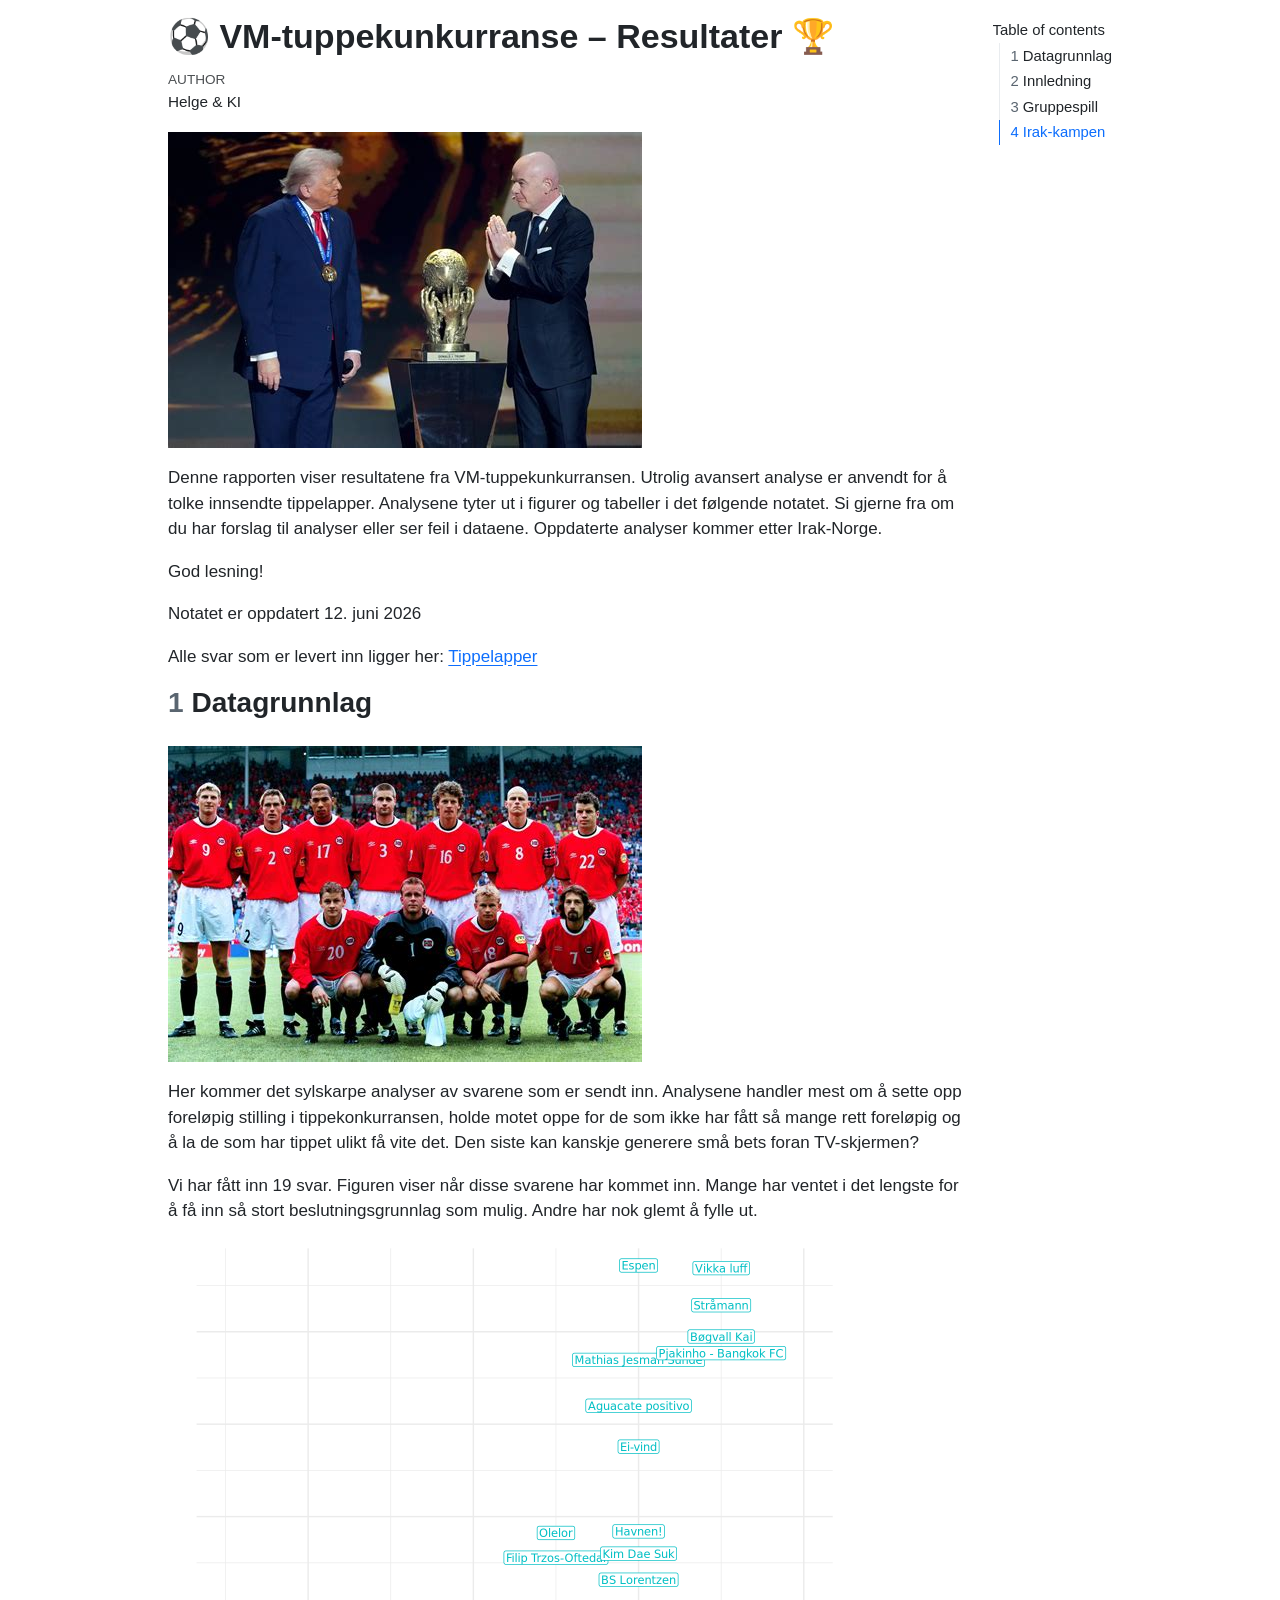
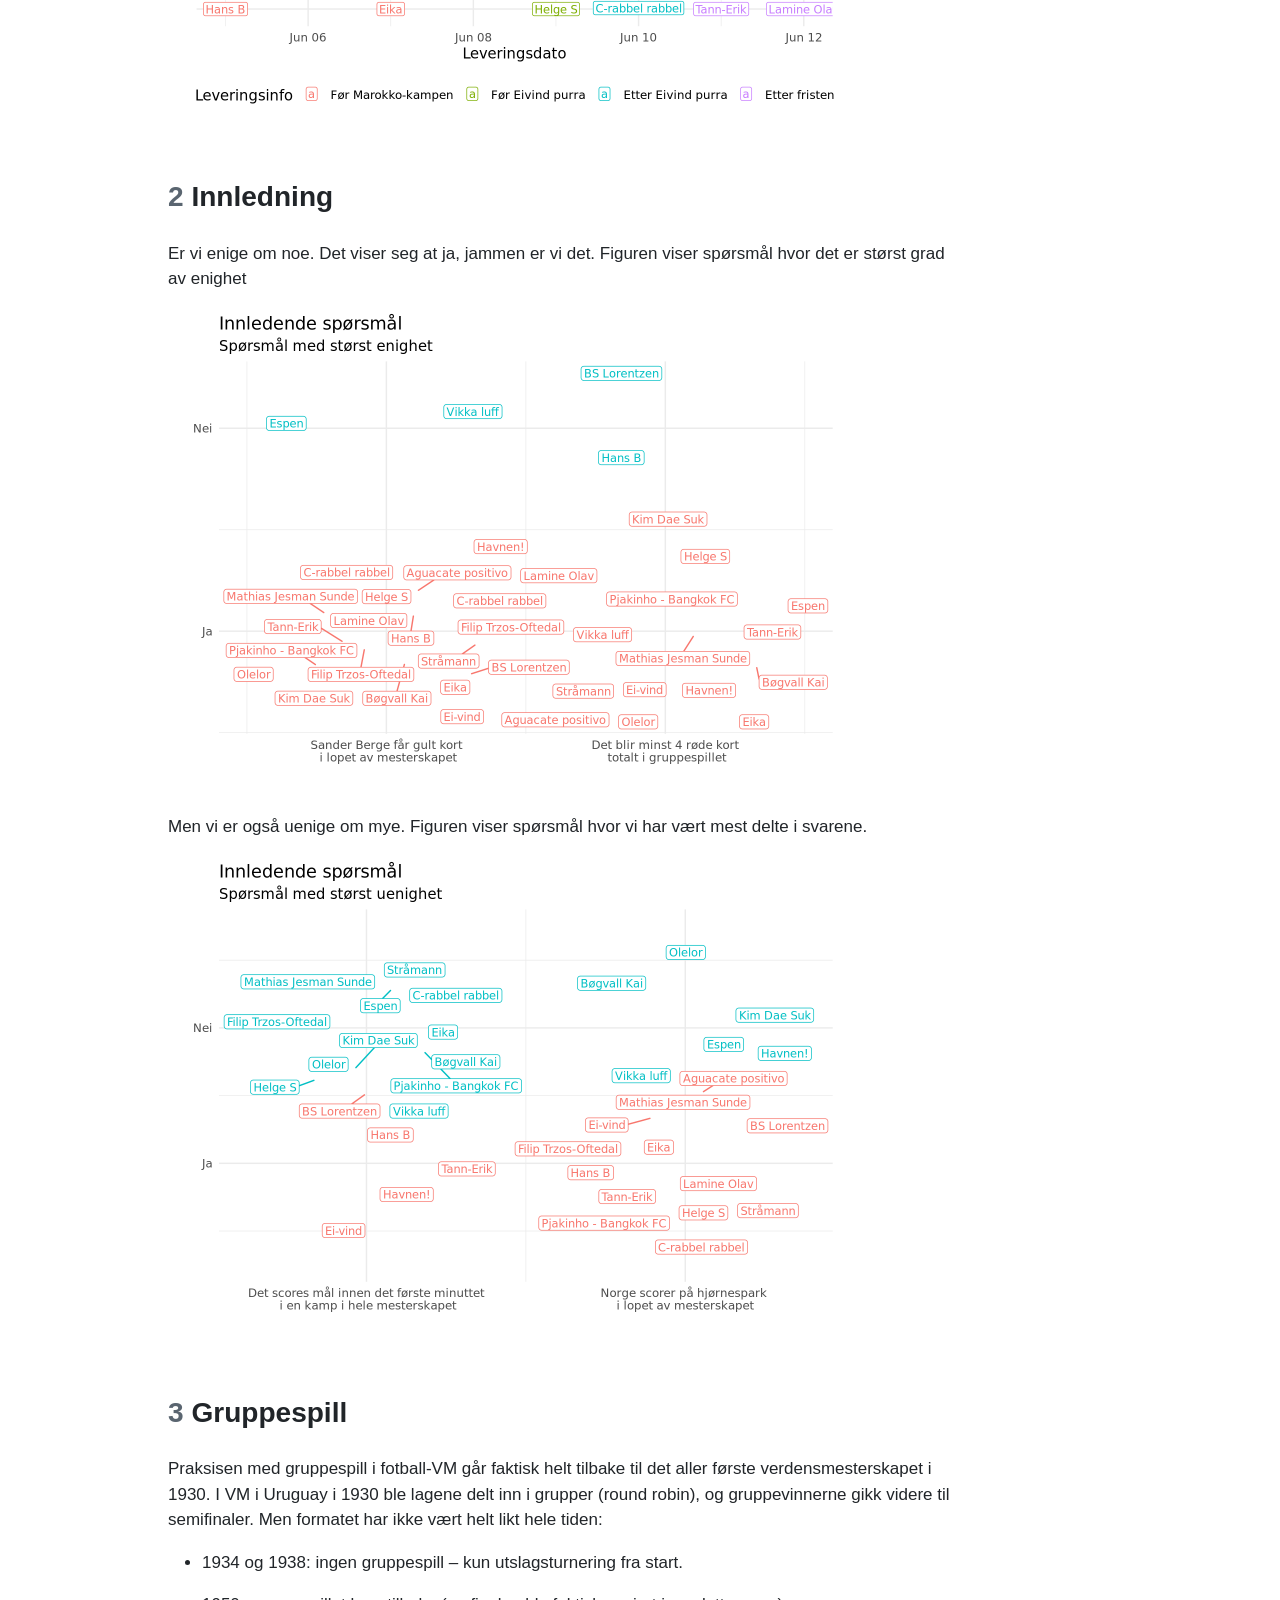
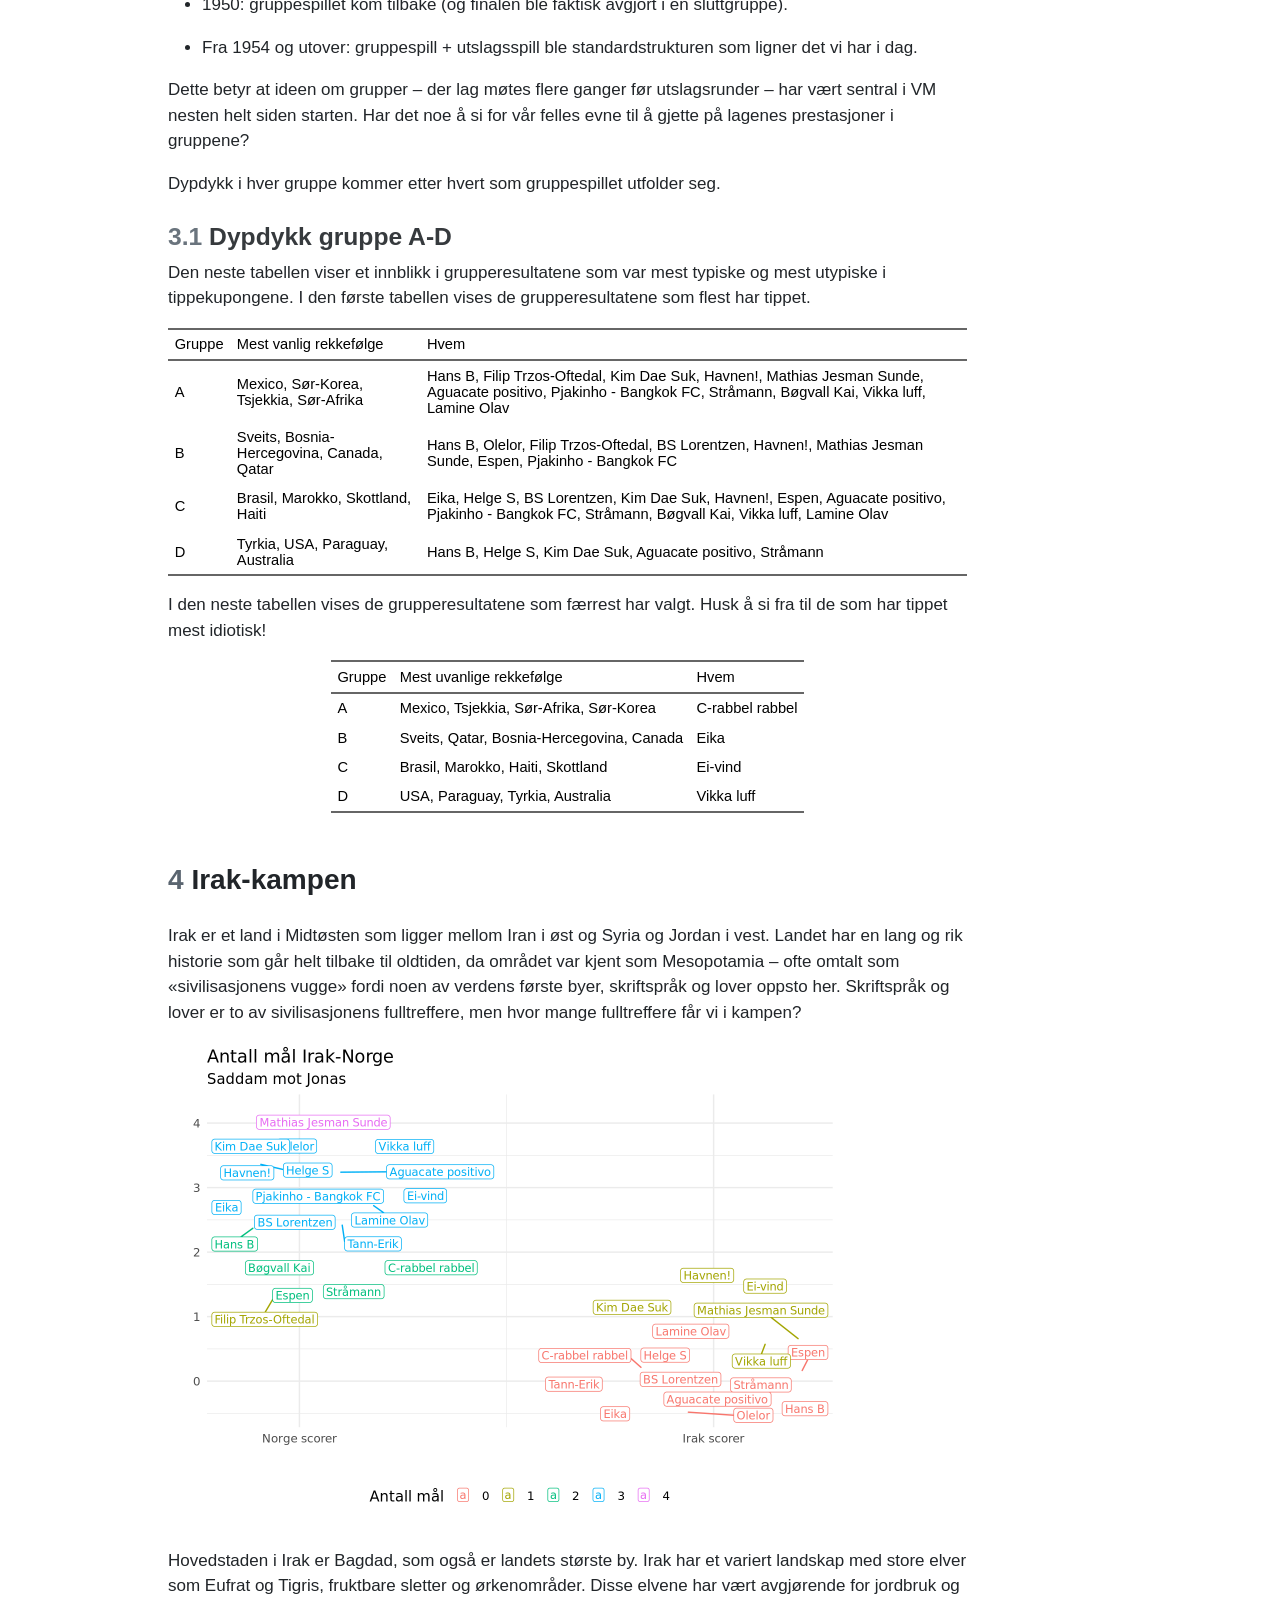
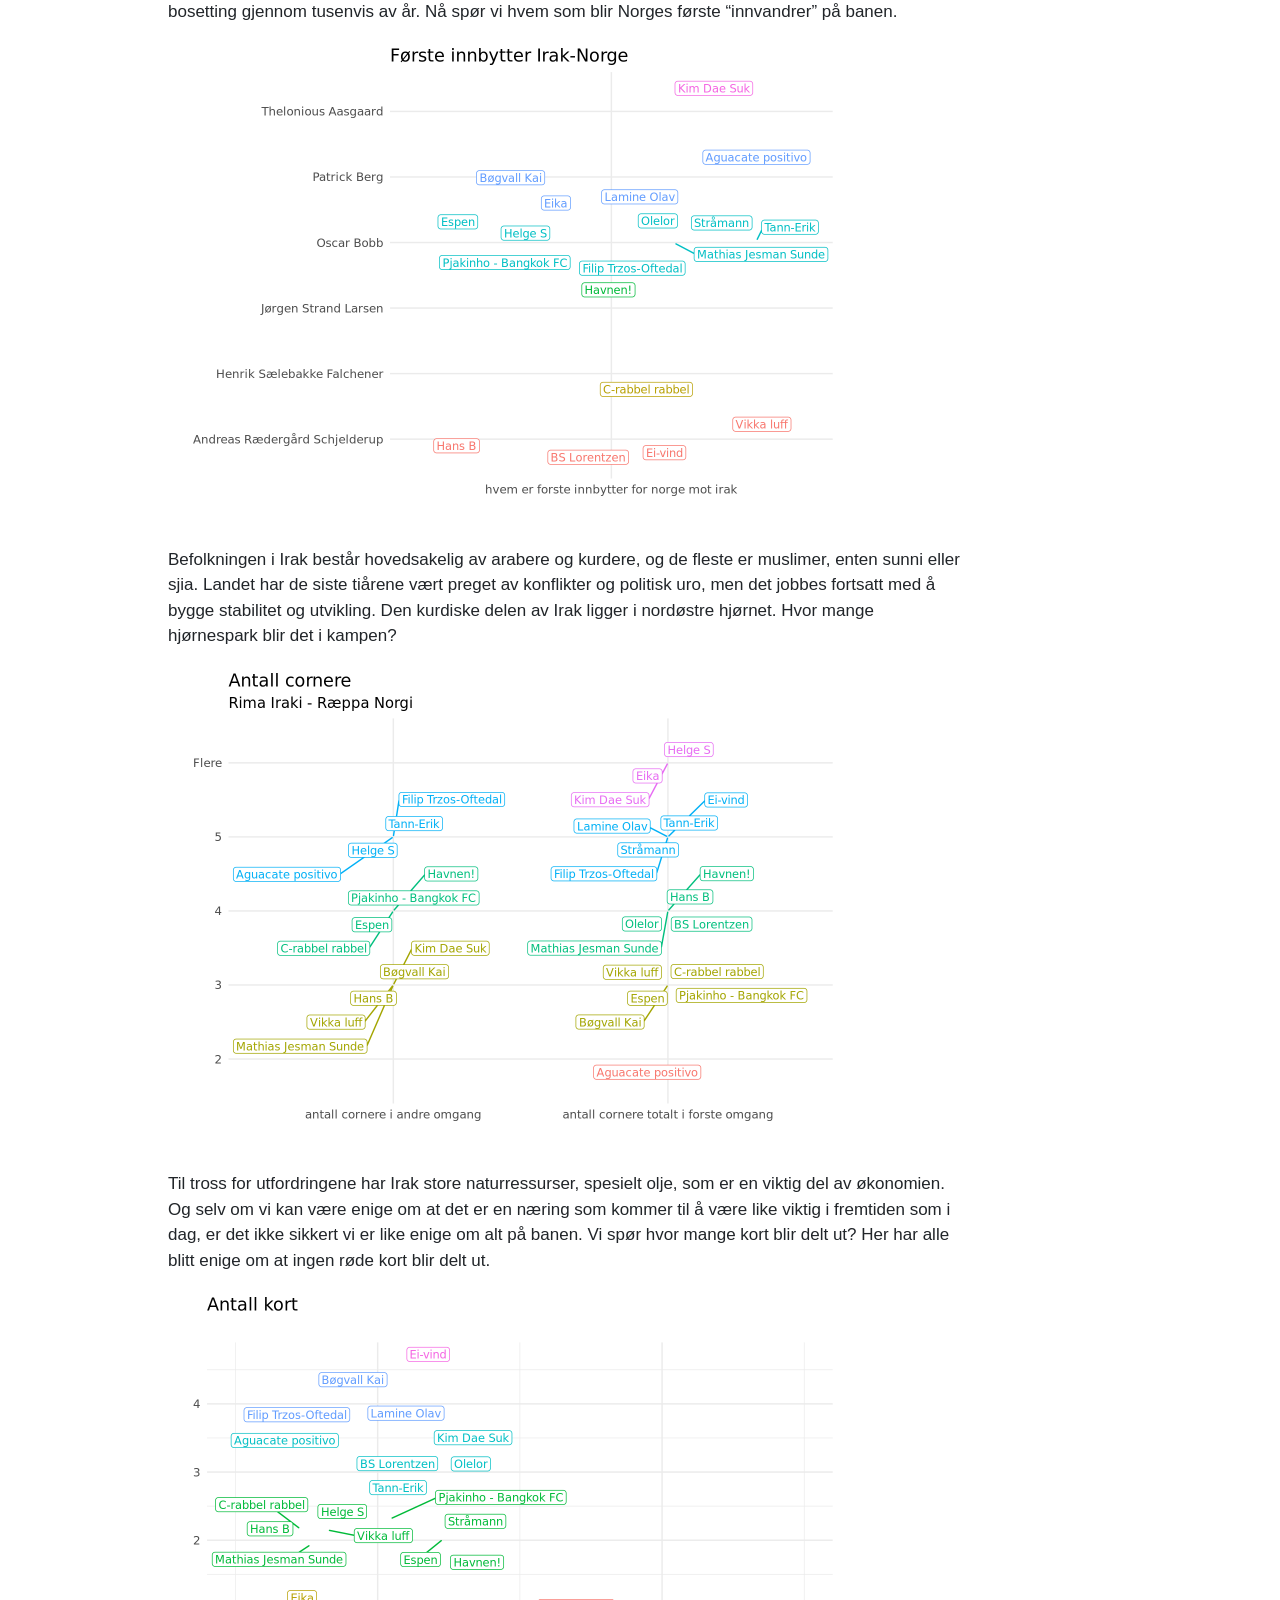
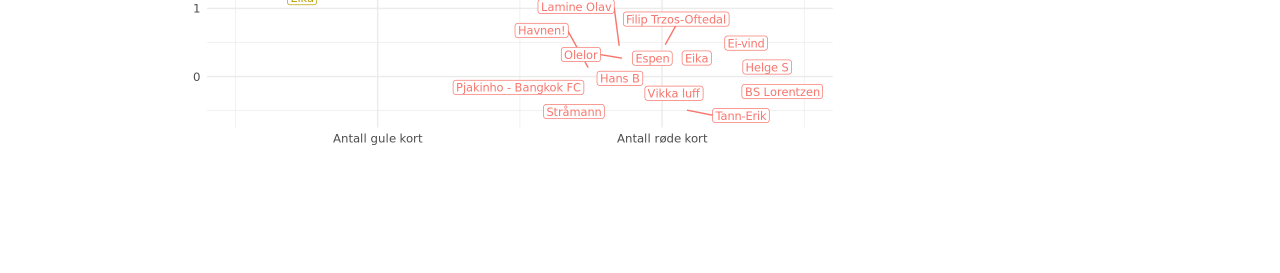
==== commit 743395f5: "tar vare på irakkampen" ====
--- a/docs/irakkampen.html
+++ b/docs/irakkampen.html
@@ -88,7 +88,7 @@
 <p><img src="bilder/fifa.jpg" class="img-fluid"></p>
 <p>Denne rapporten viser resultatene fra VM-tuppekunkurransen. Utrolig avansert analyse er anvendt for å tolke innsendte tippelapper. Analysene tyter ut i figurer og tabeller i det følgende notatet. Si gjerne fra om du har forslag til analyser eller ser feil i dataene. Oppdaterte analyser kommer etter Irak-Norge.</p>
 <p>God lesning!</p>
-<p>Notatet er oppdatert 11. juni 2026</p>
+<p>Notatet er oppdatert 12. juni 2026</p>
 <p>Alle svar som er levert inn ligger her: <a href="tippelapper.html">Tippelapper</a></p>
 <!--
 Her er pekere til tidligere versjoner av rapporten:
@@ -99,7 +99,7 @@
 <h2 data-number="1" class="anchored" data-anchor-id="datagrunnlag"><span class="header-section-number">1</span> Datagrunnlag</h2>
 <p><img src="bilder/lagbilde.jpg" class="img-fluid"></p>
 <p>Her kommer det sylskarpe analyser av svarene som er sendt inn. Analysene handler mest om å sette opp foreløpig stilling i tippekonkurransen, holde motet oppe for de som ikke har fått så mange rett foreløpig og å la de som har tippet ulikt få vite det. Den siste kan kanskje generere små bets foran TV-skjermen?</p>
-<p>Vi har fått inn 18 svar. Figuren viser når disse svarene har kommet inn. Mange har ventet i det lengste for å få inn så stort beslutningsgrunnlag som mulig. Andre har nok glemt å fylle ut.</p>
+<p>Vi har fått inn 19 svar. Figuren viser når disse svarene har kommet inn. Mange har ventet i det lengste for å få inn så stort beslutningsgrunnlag som mulig. Andre har nok glemt å fylle ut.</p>
 <div class="cell">
 <div class="cell-output-display">
 <div>
@@ -112,6 +112,9 @@
 <!-- 
 Utfylling i tradisjonell arbeidstid er også vanlig 
 På kveldstid, huskeregel: når munnteipen er på, skal vi unngå lyskilder som er blå. 
+-->
+<!--
+Ein luring som satt over halvaen time på do i arbeidstidå
 -->
 </section>
 <section id="innledning" class="level2" data-number="2">
@@ -152,13 +155,13 @@
 <p>Den neste tabellen viser et innblikk i grupperesultatene som var mest typiske og mest utypiske i tippekupongene. I den første tabellen vises de grupperesultatene som flest har tippet.</p>
 <div class="cell">
 <div class="cell-output-display">
-<div class="tabwid"><style>.cl-5e8a99f8{table-layout:auto;}.cl-5e8134a8{font-family:'Arial';font-size:11pt;font-weight:normal;font-style:normal;text-decoration:none;color:rgba(0, 0, 0, 1.00);background-color:transparent;}.cl-5e865492{margin:0;text-align:left;border-bottom: 0 solid rgba(0, 0, 0, 1.00);border-top: 0 solid rgba(0, 0, 0, 1.00);border-left: 0 solid rgba(0, 0, 0, 1.00);border-right: 0 solid rgba(0, 0, 0, 1.00);padding-bottom:5pt;padding-top:5pt;padding-left:5pt;padding-right:5pt;line-height: 1;background-color:transparent;}.cl-5e86790e{background-color:transparent;vertical-align: middle;border-bottom: 1.5pt solid rgba(102, 102, 102, 1.00);border-top: 1.5pt solid rgba(102, 102, 102, 1.00);border-left: 0 solid rgba(0, 0, 0, 1.00);border-right: 0 solid rgba(0, 0, 0, 1.00);margin-bottom:0;margin-top:0;margin-left:0;margin-right:0;}.cl-5e867918{background-color:transparent;vertical-align: middle;border-bottom: 0 solid rgba(0, 0, 0, 1.00);border-top: 0 solid rgba(0, 0, 0, 1.00);border-left: 0 solid rgba(0, 0, 0, 1.00);border-right: 0 solid rgba(0, 0, 0, 1.00);margin-bottom:0;margin-top:0;margin-left:0;margin-right:0;}.cl-5e867919{background-color:transparent;vertical-align: middle;border-bottom: 1.5pt solid rgba(102, 102, 102, 1.00);border-top: 0 solid rgba(0, 0, 0, 1.00);border-left: 0 solid rgba(0, 0, 0, 1.00);border-right: 0 solid rgba(0, 0, 0, 1.00);margin-bottom:0;margin-top:0;margin-left:0;margin-right:0;}</style><table data-quarto-disable-processing="true" class="cl-5e8a99f8"><thead><tr style="overflow-wrap:break-word;"><th class="cl-5e86790e"><p class="cl-5e865492"><span class="cl-5e8134a8">Gruppe</span></p></th><th class="cl-5e86790e"><p class="cl-5e865492"><span class="cl-5e8134a8">Mest vanlig rekkefølge</span></p></th><th class="cl-5e86790e"><p class="cl-5e865492"><span class="cl-5e8134a8">Hvem</span></p></th></tr></thead><tbody><tr style="overflow-wrap:break-word;"><td class="cl-5e867918"><p class="cl-5e865492"><span class="cl-5e8134a8">A</span></p></td><td class="cl-5e867918"><p class="cl-5e865492"><span class="cl-5e8134a8">Mexico, Sør-Korea, Tsjekkia, Sør-Afrika</span></p></td><td class="cl-5e867918"><p class="cl-5e865492"><span class="cl-5e8134a8">Hans B, Filip Trzos-Oftedal, Kim Dae Suk, Havnen!, Mathias Jesman Sunde, Aguacate positivo, Pjakinho - Bangkok FC, Stråmann, Bøgvall Kai, Vikka luff</span></p></td></tr><tr style="overflow-wrap:break-word;"><td class="cl-5e867918"><p class="cl-5e865492"><span class="cl-5e8134a8">B</span></p></td><td class="cl-5e867918"><p class="cl-5e865492"><span class="cl-5e8134a8">Sveits, Bosnia-Hercegovina, Canada, Qatar</span></p></td><td class="cl-5e867918"><p class="cl-5e865492"><span class="cl-5e8134a8">Hans B, Olelor, Filip Trzos-Oftedal, BS Lorentzen, Havnen!, Mathias Jesman Sunde, Espen, Pjakinho - Bangkok FC</span></p></td></tr><tr style="overflow-wrap:break-word;"><td class="cl-5e867918"><p class="cl-5e865492"><span class="cl-5e8134a8">C</span></p></td><td class="cl-5e867918"><p class="cl-5e865492"><span class="cl-5e8134a8">Brasil, Marokko, Skottland, Haiti</span></p></td><td class="cl-5e867918"><p class="cl-5e865492"><span class="cl-5e8134a8">Eika, Helge S, BS Lorentzen, Kim Dae Suk, Havnen!, Espen, Aguacate positivo, Pjakinho - Bangkok FC, Stråmann, Bøgvall Kai, Vikka luff</span></p></td></tr><tr style="overflow-wrap:break-word;"><td class="cl-5e867919"><p class="cl-5e865492"><span class="cl-5e8134a8">D</span></p></td><td class="cl-5e867919"><p class="cl-5e865492"><span class="cl-5e8134a8">Tyrkia, USA, Paraguay, Australia</span></p></td><td class="cl-5e867919"><p class="cl-5e865492"><span class="cl-5e8134a8">Hans B, Helge S, Kim Dae Suk, Aguacate positivo, Stråmann</span></p></td></tr></tbody></table></div>
+<div class="tabwid"><style>.cl-071a1188{table-layout:auto;}.cl-0710ad46{font-family:'Arial';font-size:11pt;font-weight:normal;font-style:normal;text-decoration:none;color:rgba(0, 0, 0, 1.00);background-color:transparent;}.cl-071469d6{margin:0;text-align:left;border-bottom: 0 solid rgba(0, 0, 0, 1.00);border-top: 0 solid rgba(0, 0, 0, 1.00);border-left: 0 solid rgba(0, 0, 0, 1.00);border-right: 0 solid rgba(0, 0, 0, 1.00);padding-bottom:5pt;padding-top:5pt;padding-left:5pt;padding-right:5pt;line-height: 1;background-color:transparent;}.cl-0714930c{background-color:transparent;vertical-align: middle;border-bottom: 1.5pt solid rgba(102, 102, 102, 1.00);border-top: 1.5pt solid rgba(102, 102, 102, 1.00);border-left: 0 solid rgba(0, 0, 0, 1.00);border-right: 0 solid rgba(0, 0, 0, 1.00);margin-bottom:0;margin-top:0;margin-left:0;margin-right:0;}.cl-07149320{background-color:transparent;vertical-align: middle;border-bottom: 0 solid rgba(0, 0, 0, 1.00);border-top: 0 solid rgba(0, 0, 0, 1.00);border-left: 0 solid rgba(0, 0, 0, 1.00);border-right: 0 solid rgba(0, 0, 0, 1.00);margin-bottom:0;margin-top:0;margin-left:0;margin-right:0;}.cl-0714932a{background-color:transparent;vertical-align: middle;border-bottom: 1.5pt solid rgba(102, 102, 102, 1.00);border-top: 0 solid rgba(0, 0, 0, 1.00);border-left: 0 solid rgba(0, 0, 0, 1.00);border-right: 0 solid rgba(0, 0, 0, 1.00);margin-bottom:0;margin-top:0;margin-left:0;margin-right:0;}</style><table data-quarto-disable-processing="true" class="cl-071a1188"><thead><tr style="overflow-wrap:break-word;"><th class="cl-0714930c"><p class="cl-071469d6"><span class="cl-0710ad46">Gruppe</span></p></th><th class="cl-0714930c"><p class="cl-071469d6"><span class="cl-0710ad46">Mest vanlig rekkefølge</span></p></th><th class="cl-0714930c"><p class="cl-071469d6"><span class="cl-0710ad46">Hvem</span></p></th></tr></thead><tbody><tr style="overflow-wrap:break-word;"><td class="cl-07149320"><p class="cl-071469d6"><span class="cl-0710ad46">A</span></p></td><td class="cl-07149320"><p class="cl-071469d6"><span class="cl-0710ad46">Mexico, Sør-Korea, Tsjekkia, Sør-Afrika</span></p></td><td class="cl-07149320"><p class="cl-071469d6"><span class="cl-0710ad46">Hans B, Filip Trzos-Oftedal, Kim Dae Suk, Havnen!, Mathias Jesman Sunde, Aguacate positivo, Pjakinho - Bangkok FC, Stråmann, Bøgvall Kai, Vikka luff, Lamine Olav</span></p></td></tr><tr style="overflow-wrap:break-word;"><td class="cl-07149320"><p class="cl-071469d6"><span class="cl-0710ad46">B</span></p></td><td class="cl-07149320"><p class="cl-071469d6"><span class="cl-0710ad46">Sveits, Bosnia-Hercegovina, Canada, Qatar</span></p></td><td class="cl-07149320"><p class="cl-071469d6"><span class="cl-0710ad46">Hans B, Olelor, Filip Trzos-Oftedal, BS Lorentzen, Havnen!, Mathias Jesman Sunde, Espen, Pjakinho - Bangkok FC</span></p></td></tr><tr style="overflow-wrap:break-word;"><td class="cl-07149320"><p class="cl-071469d6"><span class="cl-0710ad46">C</span></p></td><td class="cl-07149320"><p class="cl-071469d6"><span class="cl-0710ad46">Brasil, Marokko, Skottland, Haiti</span></p></td><td class="cl-07149320"><p class="cl-071469d6"><span class="cl-0710ad46">Eika, Helge S, BS Lorentzen, Kim Dae Suk, Havnen!, Espen, Aguacate positivo, Pjakinho - Bangkok FC, Stråmann, Bøgvall Kai, Vikka luff, Lamine Olav</span></p></td></tr><tr style="overflow-wrap:break-word;"><td class="cl-0714932a"><p class="cl-071469d6"><span class="cl-0710ad46">D</span></p></td><td class="cl-0714932a"><p class="cl-071469d6"><span class="cl-0710ad46">Tyrkia, USA, Paraguay, Australia</span></p></td><td class="cl-0714932a"><p class="cl-071469d6"><span class="cl-0710ad46">Hans B, Helge S, Kim Dae Suk, Aguacate positivo, Stråmann</span></p></td></tr></tbody></table></div>
 </div>
 </div>
 <p>I den neste tabellen vises de grupperesultatene som færrest har valgt. Husk å si fra til de som har tippet mest idiotisk!</p>
 <div class="cell">
 <div class="cell-output-display">
-<div class="tabwid"><style>.cl-5e9f564a{table-layout:auto;}.cl-5e9833ba{font-family:'Arial';font-size:11pt;font-weight:normal;font-style:normal;text-decoration:none;color:rgba(0, 0, 0, 1.00);background-color:transparent;}.cl-5e9b55ae{margin:0;text-align:left;border-bottom: 0 solid rgba(0, 0, 0, 1.00);border-top: 0 solid rgba(0, 0, 0, 1.00);border-left: 0 solid rgba(0, 0, 0, 1.00);border-right: 0 solid rgba(0, 0, 0, 1.00);padding-bottom:5pt;padding-top:5pt;padding-left:5pt;padding-right:5pt;line-height: 1;background-color:transparent;}.cl-5e9b7764{background-color:transparent;vertical-align: middle;border-bottom: 1.5pt solid rgba(102, 102, 102, 1.00);border-top: 1.5pt solid rgba(102, 102, 102, 1.00);border-left: 0 solid rgba(0, 0, 0, 1.00);border-right: 0 solid rgba(0, 0, 0, 1.00);margin-bottom:0;margin-top:0;margin-left:0;margin-right:0;}.cl-5e9b776e{background-color:transparent;vertical-align: middle;border-bottom: 0 solid rgba(0, 0, 0, 1.00);border-top: 0 solid rgba(0, 0, 0, 1.00);border-left: 0 solid rgba(0, 0, 0, 1.00);border-right: 0 solid rgba(0, 0, 0, 1.00);margin-bottom:0;margin-top:0;margin-left:0;margin-right:0;}.cl-5e9b776f{background-color:transparent;vertical-align: middle;border-bottom: 1.5pt solid rgba(102, 102, 102, 1.00);border-top: 0 solid rgba(0, 0, 0, 1.00);border-left: 0 solid rgba(0, 0, 0, 1.00);border-right: 0 solid rgba(0, 0, 0, 1.00);margin-bottom:0;margin-top:0;margin-left:0;margin-right:0;}</style><table data-quarto-disable-processing="true" class="cl-5e9f564a"><thead><tr style="overflow-wrap:break-word;"><th class="cl-5e9b7764"><p class="cl-5e9b55ae"><span class="cl-5e9833ba">Gruppe</span></p></th><th class="cl-5e9b7764"><p class="cl-5e9b55ae"><span class="cl-5e9833ba">Mest uvanlige rekkefølge</span></p></th><th class="cl-5e9b7764"><p class="cl-5e9b55ae"><span class="cl-5e9833ba">Hvem</span></p></th></tr></thead><tbody><tr style="overflow-wrap:break-word;"><td class="cl-5e9b776e"><p class="cl-5e9b55ae"><span class="cl-5e9833ba">A</span></p></td><td class="cl-5e9b776e"><p class="cl-5e9b55ae"><span class="cl-5e9833ba">Mexico, Tsjekkia, Sør-Afrika, Sør-Korea</span></p></td><td class="cl-5e9b776e"><p class="cl-5e9b55ae"><span class="cl-5e9833ba">C-rabbel rabbel</span></p></td></tr><tr style="overflow-wrap:break-word;"><td class="cl-5e9b776e"><p class="cl-5e9b55ae"><span class="cl-5e9833ba">B</span></p></td><td class="cl-5e9b776e"><p class="cl-5e9b55ae"><span class="cl-5e9833ba">Sveits, Qatar, Bosnia-Hercegovina, Canada</span></p></td><td class="cl-5e9b776e"><p class="cl-5e9b55ae"><span class="cl-5e9833ba">Eika</span></p></td></tr><tr style="overflow-wrap:break-word;"><td class="cl-5e9b776e"><p class="cl-5e9b55ae"><span class="cl-5e9833ba">C</span></p></td><td class="cl-5e9b776e"><p class="cl-5e9b55ae"><span class="cl-5e9833ba">Brasil, Marokko, Haiti, Skottland</span></p></td><td class="cl-5e9b776e"><p class="cl-5e9b55ae"><span class="cl-5e9833ba">Ei-vind</span></p></td></tr><tr style="overflow-wrap:break-word;"><td class="cl-5e9b776f"><p class="cl-5e9b55ae"><span class="cl-5e9833ba">D</span></p></td><td class="cl-5e9b776f"><p class="cl-5e9b55ae"><span class="cl-5e9833ba">USA, Tyrkia, Australia, Paraguay</span></p></td><td class="cl-5e9b776f"><p class="cl-5e9b55ae"><span class="cl-5e9833ba">Tann-Erik</span></p></td></tr></tbody></table></div>
+<div class="tabwid"><style>.cl-07312d6e{table-layout:auto;}.cl-07299a68{font-family:'Arial';font-size:11pt;font-weight:normal;font-style:normal;text-decoration:none;color:rgba(0, 0, 0, 1.00);background-color:transparent;}.cl-072ce718{margin:0;text-align:left;border-bottom: 0 solid rgba(0, 0, 0, 1.00);border-top: 0 solid rgba(0, 0, 0, 1.00);border-left: 0 solid rgba(0, 0, 0, 1.00);border-right: 0 solid rgba(0, 0, 0, 1.00);padding-bottom:5pt;padding-top:5pt;padding-left:5pt;padding-right:5pt;line-height: 1;background-color:transparent;}.cl-072d096e{background-color:transparent;vertical-align: middle;border-bottom: 1.5pt solid rgba(102, 102, 102, 1.00);border-top: 1.5pt solid rgba(102, 102, 102, 1.00);border-left: 0 solid rgba(0, 0, 0, 1.00);border-right: 0 solid rgba(0, 0, 0, 1.00);margin-bottom:0;margin-top:0;margin-left:0;margin-right:0;}.cl-072d0978{background-color:transparent;vertical-align: middle;border-bottom: 0 solid rgba(0, 0, 0, 1.00);border-top: 0 solid rgba(0, 0, 0, 1.00);border-left: 0 solid rgba(0, 0, 0, 1.00);border-right: 0 solid rgba(0, 0, 0, 1.00);margin-bottom:0;margin-top:0;margin-left:0;margin-right:0;}.cl-072d0982{background-color:transparent;vertical-align: middle;border-bottom: 1.5pt solid rgba(102, 102, 102, 1.00);border-top: 0 solid rgba(0, 0, 0, 1.00);border-left: 0 solid rgba(0, 0, 0, 1.00);border-right: 0 solid rgba(0, 0, 0, 1.00);margin-bottom:0;margin-top:0;margin-left:0;margin-right:0;}</style><table data-quarto-disable-processing="true" class="cl-07312d6e"><thead><tr style="overflow-wrap:break-word;"><th class="cl-072d096e"><p class="cl-072ce718"><span class="cl-07299a68">Gruppe</span></p></th><th class="cl-072d096e"><p class="cl-072ce718"><span class="cl-07299a68">Mest uvanlige rekkefølge</span></p></th><th class="cl-072d096e"><p class="cl-072ce718"><span class="cl-07299a68">Hvem</span></p></th></tr></thead><tbody><tr style="overflow-wrap:break-word;"><td class="cl-072d0978"><p class="cl-072ce718"><span class="cl-07299a68">A</span></p></td><td class="cl-072d0978"><p class="cl-072ce718"><span class="cl-07299a68">Mexico, Tsjekkia, Sør-Afrika, Sør-Korea</span></p></td><td class="cl-072d0978"><p class="cl-072ce718"><span class="cl-07299a68">C-rabbel rabbel</span></p></td></tr><tr style="overflow-wrap:break-word;"><td class="cl-072d0978"><p class="cl-072ce718"><span class="cl-07299a68">B</span></p></td><td class="cl-072d0978"><p class="cl-072ce718"><span class="cl-07299a68">Sveits, Qatar, Bosnia-Hercegovina, Canada</span></p></td><td class="cl-072d0978"><p class="cl-072ce718"><span class="cl-07299a68">Eika</span></p></td></tr><tr style="overflow-wrap:break-word;"><td class="cl-072d0978"><p class="cl-072ce718"><span class="cl-07299a68">C</span></p></td><td class="cl-072d0978"><p class="cl-072ce718"><span class="cl-07299a68">Brasil, Marokko, Haiti, Skottland</span></p></td><td class="cl-072d0978"><p class="cl-072ce718"><span class="cl-07299a68">Ei-vind</span></p></td></tr><tr style="overflow-wrap:break-word;"><td class="cl-072d0982"><p class="cl-072ce718"><span class="cl-07299a68">D</span></p></td><td class="cl-072d0982"><p class="cl-072ce718"><span class="cl-07299a68">USA, Paraguay, Tyrkia, Australia</span></p></td><td class="cl-072d0982"><p class="cl-072ce718"><span class="cl-07299a68">Vikka luff</span></p></td></tr></tbody></table></div>
 </div>
 </div>
 </section>
